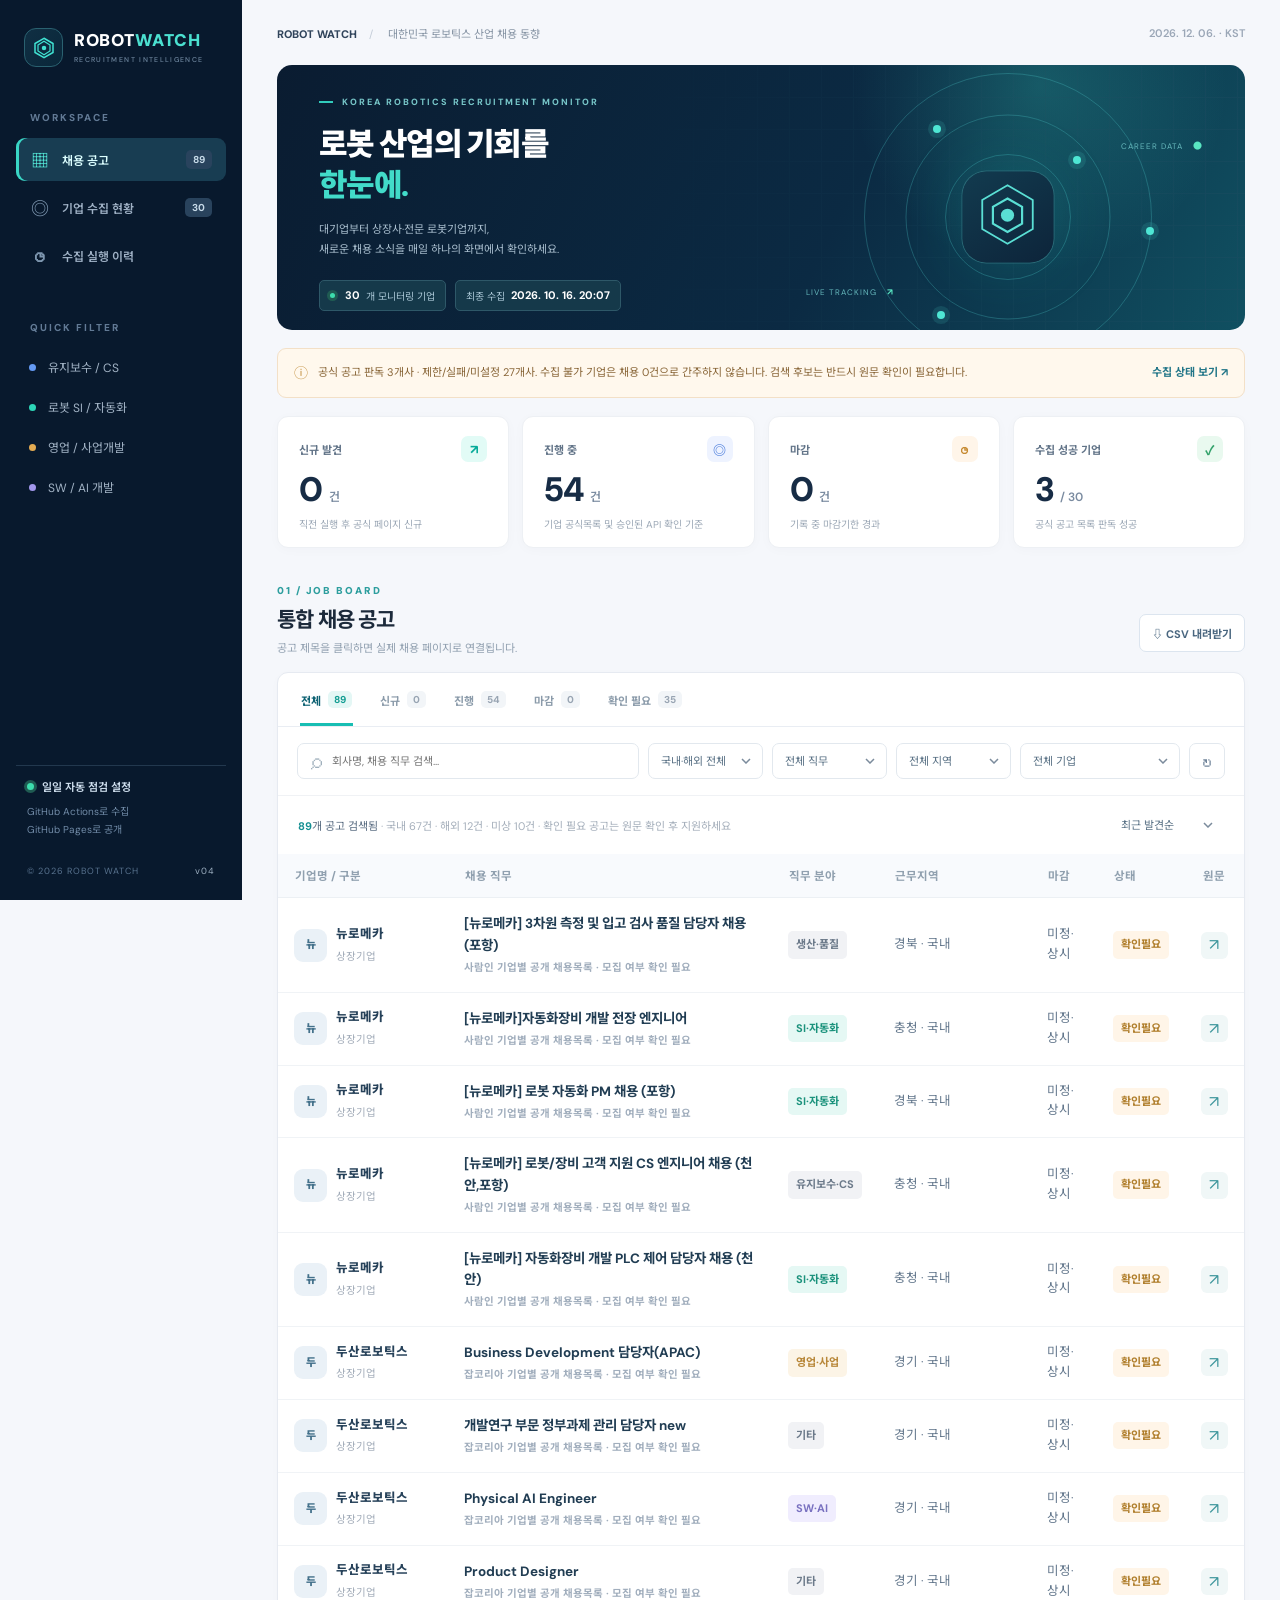
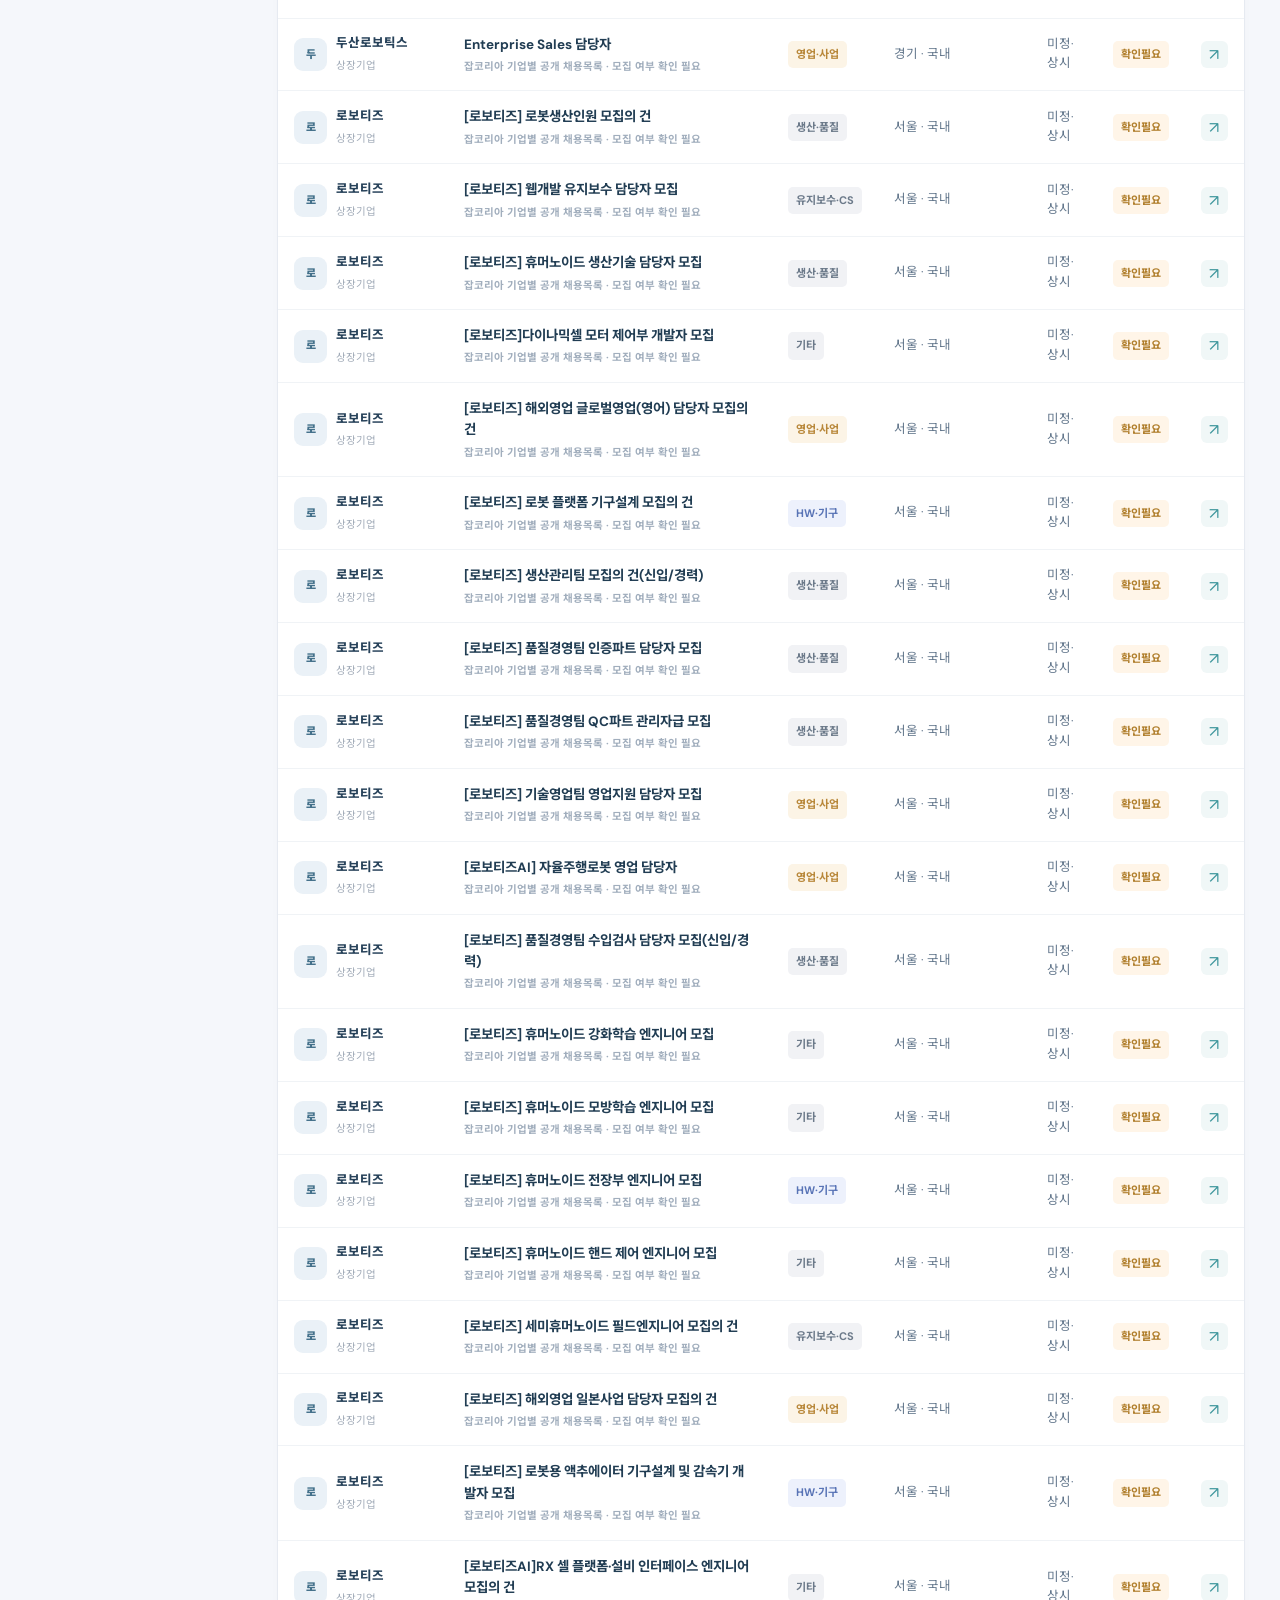
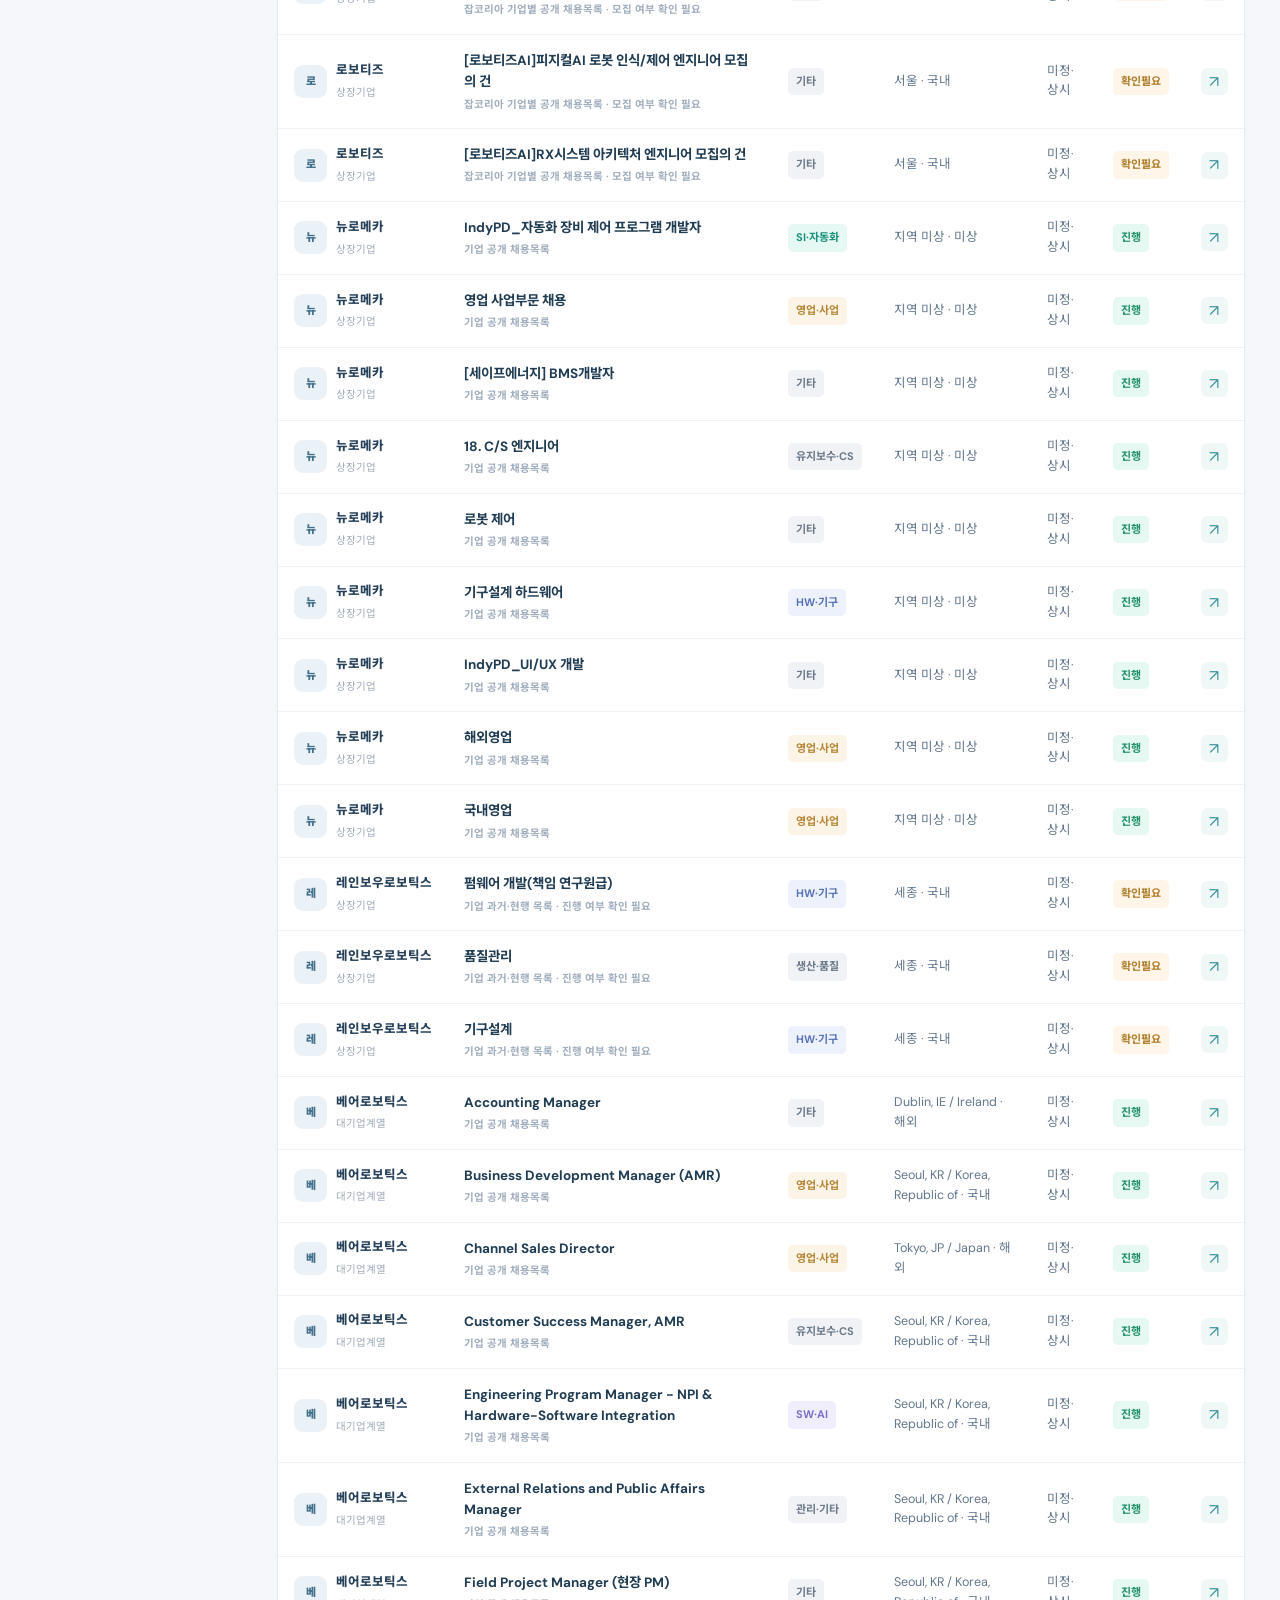
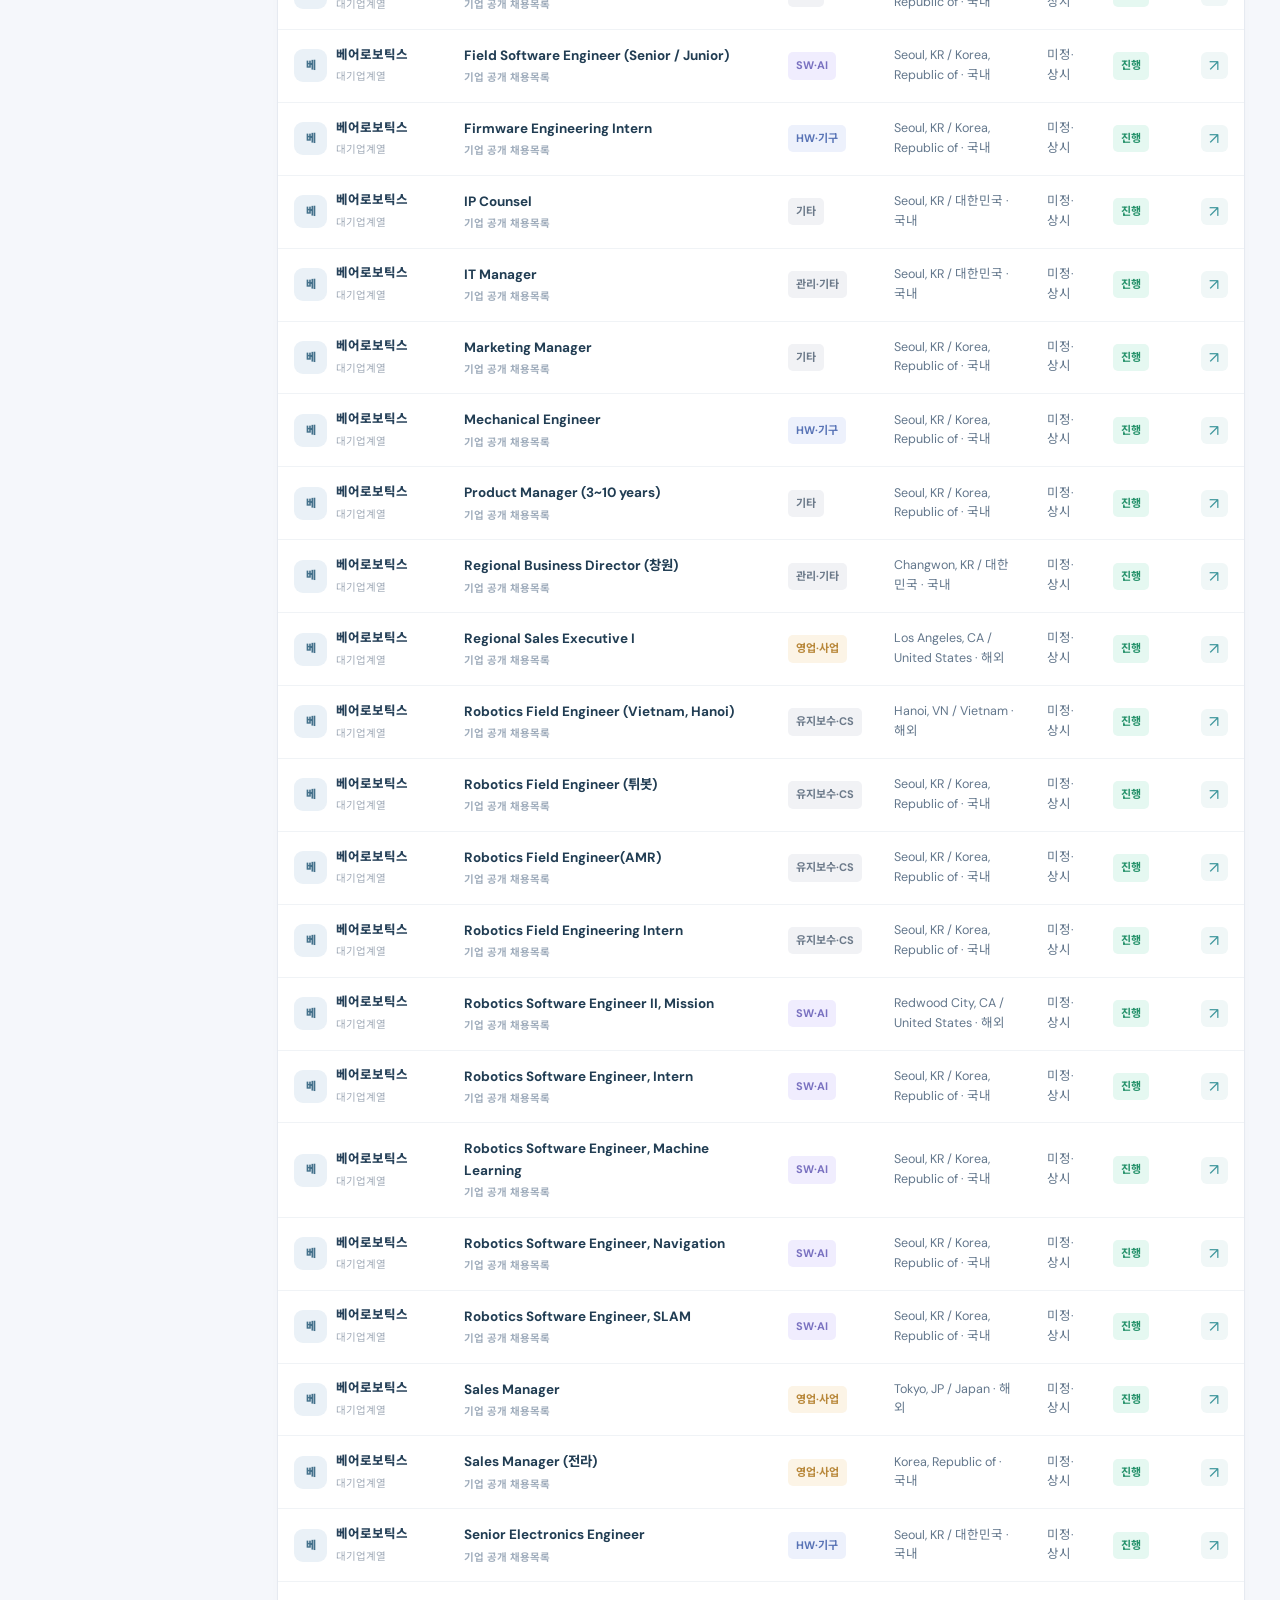
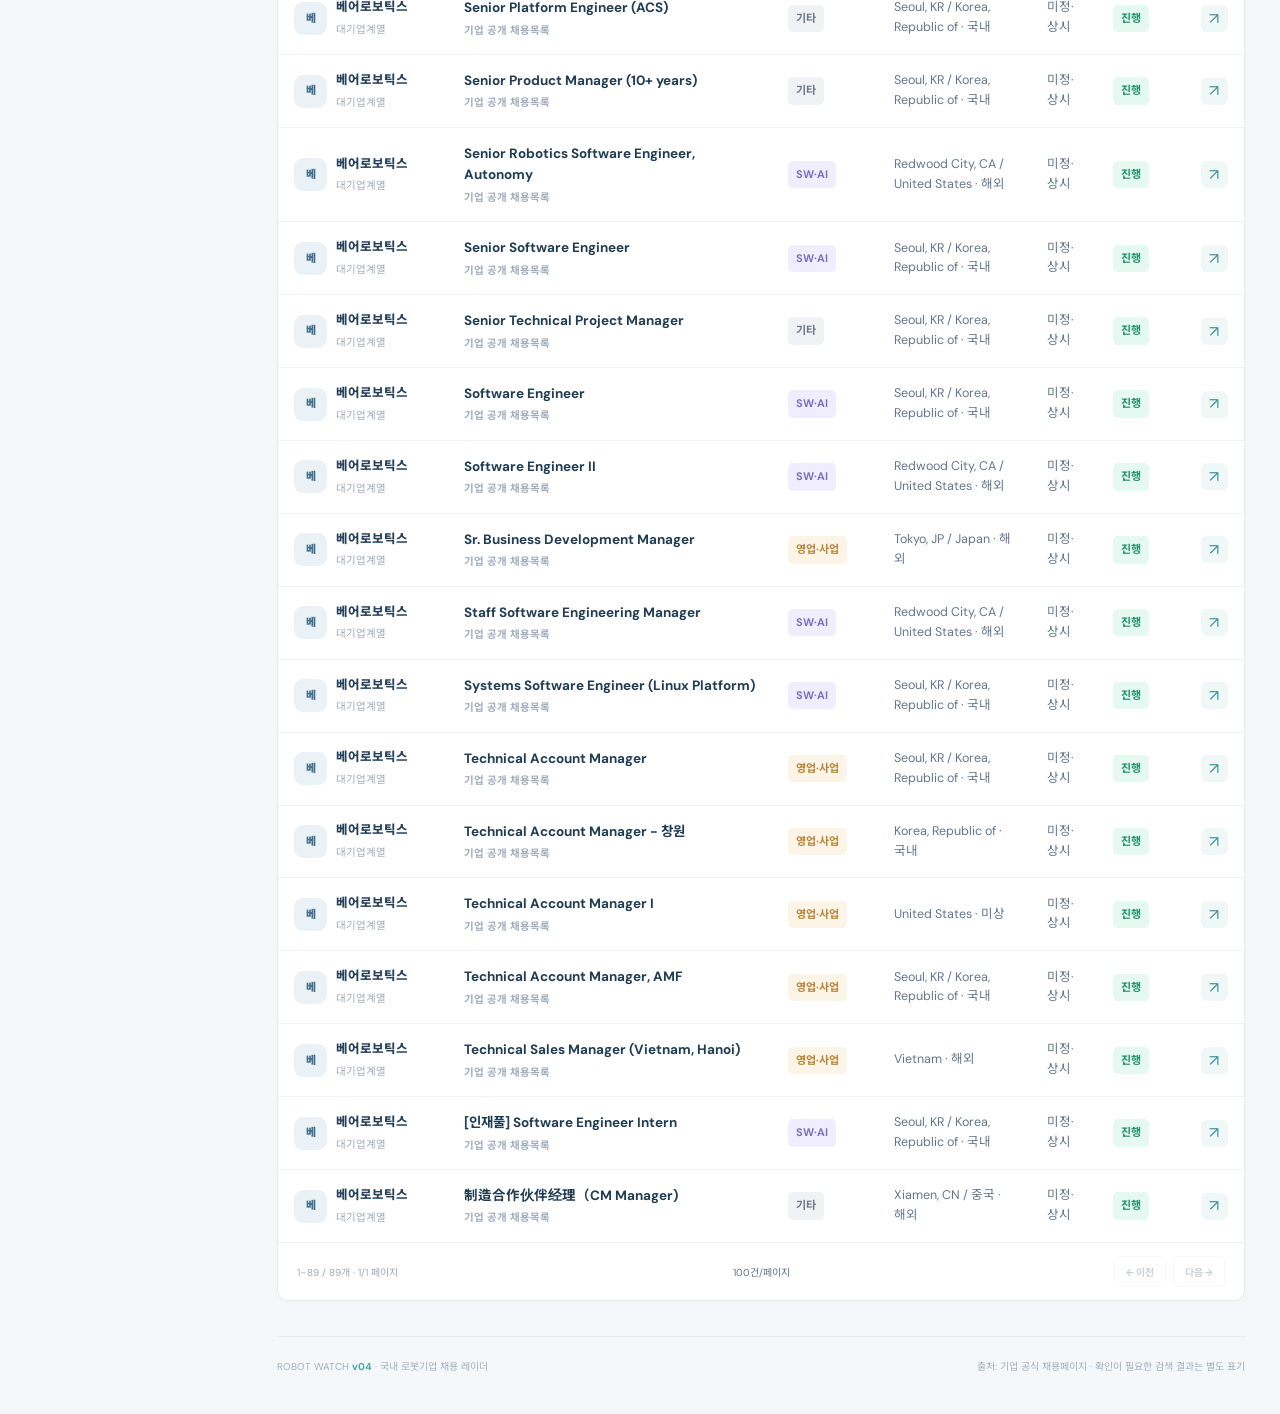
==== docs/index.html @ 4ce08b31 "feat: add LinkedIn public index candidates and search shortcuts" ====
<!-- /**************************************************************
 * @name 로봇 채용 레이더 단일페이지
 * @file docs/index.html
 * @version v04
 * @description PC·모바일 채용 통합 대시보드 마크업
 * @author OpenAI ChatGPT
 * @date 2026-10-16
 * @Revisions
 * - 현재 버전:
 *   1) LinkedIn 공고 검색 링크 표시
 *   1) v03: 채용전문사이트 후보 및 승인 API 연동, 목록 가독성·정렬·수집 오류 확인
 *   1) 채용 공고/수집 상태/이력 단일 화면
 * - 이전 버전:
 *   1) 최초 작성
 **************************************************************/ -->
<!doctype html>
<html lang="ko">
<head>
  <meta charset="utf-8"/>
  <meta name="viewport" content="width=device-width, initial-scale=1"/>
  <meta name="theme-color" content="#071b31"/>
  <meta name="description" content="국내 주요 로봇기업 채용공고 자동 모니터링 — 신규·진행·마감, 직무와 지역 필터"/>
  <title>ROBOT WATCH | 국내 로봇기업 채용 레이더 v04</title>
  <link rel="stylesheet" href="./styles.css"/>
  <script defer src="./seed.js"></script>
  <script defer src="./app.js"></script>
</head>
<body>
<div class="shell">
  <aside class="sidebar" aria-label="사이드바">
    <a href="#top" class="logo" aria-label="Robot Watch 처음으로">
      <span class="logo-mark" aria-hidden="true"><svg viewBox="0 0 32 32" fill="none"><path d="M16 3 28 10v12l-12 7-12-7V10L16 3Z" stroke="currentColor" stroke-width="2"/><path d="m8 12 8-5 8 5v8l-8 5-8-5v-8Z" stroke="currentColor" stroke-width="1.6"/><circle cx="16" cy="16" r="3" fill="currentColor"/></svg></span>
      <span class="logo-type">ROBOT<span>WATCH</span><small>RECRUITMENT INTELLIGENCE</small></span>
    </a>
    <div class="side-overline">WORKSPACE</div>
    <nav class="side-nav" aria-label="섹션 전환">
      <button data-view="jobs" class="side-nav-item active" type="button"><span class="nav-icon">▦</span><span>채용 공고</span><span id="nav-job-count" class="nav-amount">0</span></button>
      <button data-view="companies" class="side-nav-item" type="button"><span class="nav-icon">◎</span><span>기업 수집 현황</span><span id="nav-company-count" class="nav-amount">30</span></button>
      <button data-view="history" class="side-nav-item" type="button"><span class="nav-icon">◷</span><span>수집 실행 이력</span></button>
    </nav>
    <div class="side-overline spaced">QUICK FILTER</div>
    <div class="side-quick" role="group" aria-label="빠른 직무 필터">
      <button type="button" class="quick-role" data-role="유지보수·CS"><span class="role-dot blue"></span>유지보수 / CS</button>
      <button type="button" class="quick-role" data-role="SI·자동화"><span class="role-dot green"></span>로봇 SI / 자동화</button>
      <button type="button" class="quick-role" data-role="영업·사업"><span class="role-dot amber"></span>영업 / 사업개발</button>
      <button type="button" class="quick-role" data-role="SW·AI"><span class="role-dot lavender"></span>SW / AI 개발</button>
    </div>
    <div class="side-bottom">
      <div class="side-activity"><span class="pulse-dot"></span><span>일일 자동 점검 설정</span></div>
      <p>GitHub Actions로 수집<br/>GitHub Pages로 공개</p>
      <div class="side-meta">© 2026 ROBOT WATCH <span>v04</span></div>
    </div>
  </aside>
  <main class="main" id="top">
    <div class="topline"><span><strong>ROBOT WATCH</strong><span class="top-divider">/</span> 대한민국 로보틱스 산업 채용 동향</span><span class="date-now" id="date-now">—</span></div>
    <section class="hero" aria-labelledby="hero-title">
      <div class="hero-glow"></div><div class="hero-grid"></div>
      <div class="hero-body">
        <div class="eyebrow"><span class="eyebrow-symbol"></span> KOREA ROBOTICS RECRUITMENT MONITOR</div>
        <h1 id="hero-title">로봇 산업의 기회를<br/><em>한눈에.</em></h1>
        <p>대기업부터 상장사·전문 로봇기업까지,<br/>새로운 채용 소식을 매일 하나의 화면에서 확인하세요.</p>
        <div class="hero-footer">
          <span class="hero-pill"><span class="tiny-circle"></span><strong id="hero-company-count">30</strong>개 모니터링 기업</span>
          <span class="hero-pill">최종 수집 <strong id="last-sync">수집 전</strong></span>
        </div>
      </div>
      <div class="hero-art" aria-hidden="true">
        <div class="orbit orbit-1"></div><div class="orbit orbit-2"></div><div class="orbit orbit-3"></div>
        <div class="orbit-center"><div class="hex-symbol"><svg viewBox="0 0 96 96" fill="none"><path d="M48 8 82.64 28v40L48 88 13.36 68V28L48 8Z" stroke="currentColor" stroke-width="2.5"/><path d="M48 26 68 37.5v23L48 72 28 60.5v-23L48 26Z" stroke="currentColor" stroke-width="3"/><circle cx="48" cy="49" r="9" fill="currentColor"/></svg></div></div>
        <span class="orbit-node n1"></span><span class="orbit-node n2"></span><span class="orbit-node n3"></span><span class="orbit-node n4"></span>
        <span class="art-label label-1">CAREER DATA <b>●</b></span><span class="art-label label-2">LIVE TRACKING <b>↗</b></span>
      </div>
    </section>

    <div class="notice" id="notice"><span class="notice-icon">ⓘ</span><span id="notice-text">배포 후 첫 자동 수집을 실행하면 공고가 표시됩니다. 첫 수집 전에는 실제 채용 건수를 알 수 없습니다.</span><a href="#sources" id="notice-link">수집 상태 보기 ↗</a></div>

    <section class="stats" aria-label="채용 요약">
      <div class="stat-card"><div class="stat-label">신규 발견 <span class="stat-symbol teal">↗</span></div><div class="stat-main"><strong id="stat-new">0</strong><small>건</small></div><p>직전 실행 후 공식 페이지 신규</p></div>
      <div class="stat-card"><div class="stat-label">진행 중 <span class="stat-symbol blue">◎</span></div><div class="stat-main"><strong id="stat-active">0</strong><small>건</small></div><p>기업 공식목록 및 승인된 API 확인 기준</p></div>
      <div class="stat-card"><div class="stat-label">마감 <span class="stat-symbol amber">◷</span></div><div class="stat-main"><strong id="stat-closed">0</strong><small>건</small></div><p>기록 중 마감기한 경과</p></div>
      <div class="stat-card"><div class="stat-label">수집 성공 기업 <span class="stat-symbol green">✓</span></div><div class="stat-main"><strong id="stat-success">0</strong><small id="stat-success-total">/ 30</small></div><p>공식 공고 목록 판독 성공</p></div>
    </section>

    <section id="jobs-view" class="view-panel">
      <div class="section-heading"><div><span class="section-kicker">01 / JOB BOARD</span><h2>통합 채용 공고</h2><p>공고 제목을 클릭하면 실제 채용 페이지로 연결됩니다.</p></div><div class="section-tools"><button id="download-csv" class="button-outline" type="button">⇩ <span>CSV 내려받기</span></button></div></div>
      <div class="board">
        <div class="tab-bar" role="group" aria-label="채용 상태">
          <button class="tab active" data-status="all" type="button">전체 <span id="num-all">0</span></button>
          <button class="tab" data-status="new" type="button">신규 <span id="num-new">0</span></button>
          <button class="tab" data-status="진행" type="button">진행 <span id="num-active">0</span></button>
          <button class="tab" data-status="마감" type="button">마감 <span id="num-closed">0</span></button>
          <button class="tab" data-status="확인필요" type="button">확인 필요 <span id="num-pending">0</span></button>
        </div>
        <div class="filters">
          <label class="search-box"><span aria-hidden="true">⌕</span><input id="search" type="search" placeholder="회사명, 채용 직무 검색..." aria-label="회사명 또는 채용 직무 검색"/></label>
          <label class="select-wrap"><span class="sr-only">근무 국가</span><select id="filter-scope" aria-label="국내 및 해외 근무지 구분"><option value="" selected>국내·해외 전체</option><option value="국내">국내 근무</option><option value="해외">해외 근무</option><option value="미상">근무지 미상</option></select></label>
          <label class="select-wrap"><span class="sr-only">직무</span><select id="filter-role"><option value="">전체 직무</option></select></label>
          <label class="select-wrap"><span class="sr-only">지역</span><select id="filter-region"><option value="">전체 지역</option></select></label>
          <label class="select-wrap"><span class="sr-only">기업</span><select id="filter-company"><option value="">전체 기업</option></select></label>
          <button class="reset" id="reset" title="필터 초기화" type="button">↻</button>
        </div>
        <div class="table-intro"><span><b id="result-count">0</b>개 공고 검색됨 <span class="muted">· <span id="scope-counts">국내/해외 구분 중</span> · 확인 필요 공고는 원문 확인 후 지원하세요</span></span><select id="sort" aria-label="공고 정렬"><option value="recent">최근 발견순</option><option value="deadline">마감 가까운순</option><option value="company">기업명순</option></select></div>
        <div class="table-scroll"><table class="jobs-table"><thead><tr><th>기업명 / 구분</th><th>채용 직무</th><th>직무 분야</th><th>근무지역</th><th>마감</th><th>상태</th><th class="last-head">원문</th></tr></thead><tbody id="jobs-body"></tbody></table></div>
        <div class="empty" id="empty-jobs" hidden><div class="empty-illustration"><span>⌕</span></div><h3>표시할 채용공고가 없습니다</h3><p id="empty-reason">첫 자동 수집이 완료되면 결과가 여기에 표시됩니다.</p><button type="button" id="empty-go-companies">기업별 수집 현황 확인 ↗</button></div>
        <div class="board-bottom"><span id="page-info">—</span><span class="page-limit">100건/페이지</span><div class="page-actions"><button id="prev-page" type="button">← 이전</button><button id="next-page" type="button">다음 →</button></div></div>
      </div>
    </section>

    <section id="companies-view" class="view-panel" hidden>
      <div class="section-heading"><div><span class="section-kicker">02 / SOURCE HEALTH</span><h2>기업별 수집 현황</h2><p>기업 분류 내림차순 → 기업명 내림차순. 웹페이지 접속 성공과 채용공고 자동 판독은 별개입니다.</p></div></div>
      <div class="health-legend"><span><i class="legend-dot good"></i> 성공 · 공고 판독 가능</span><span><i class="legend-dot partial"></i> 제한 · 접속은 가능, 판독 제한</span><span><i class="legend-dot failed"></i> 실패/보안오류 · 요청 실패 또는 인증서 검증 오류</span><span><i class="legend-dot idle"></i> 미설정/미실행</span></div>
      <div class="source-board" id="sources"><div class="source-toolbar"><span><strong id="companies-total">30</strong>개 대상 기업</span><label>기업 검색 <input type="search" id="company-search" placeholder="기업명 찾기..."/></label></div><div class="table-scroll"><table class="companies-table"><thead><tr><th>기업명</th><th>분류</th><th>수집 상태</th><th>공식 목록</th><th>전문사이트 후보</th><th>최근 확인 / 사유</th><th>공식/잡코리아/사람인/인크루트/LinkedIn</th></tr></thead><tbody id="companies-body"></tbody></table></div></div>
      <div class="footnote">* ‘성공’은 공고 목록을 읽었다는 뜻이며 전체 채용공고를 누락 없이 확보했다는 보증은 아닙니다. ‘제한’과 ‘미설정’을 0건 채용으로 해석하지 마세요. 잡코리아·사람인·인크루트·LinkedIn 검색 후보는 현재 모집 중임을 보장하지 않습니다. 사람인 API 연동은 별도 이용 승인이 필요합니다.</div>
    </section>

    <section id="history-view" class="view-panel" hidden>
      <div class="section-heading"><div><span class="section-kicker">03 / RUN HISTORY</span><h2>자동 수집 실행 이력</h2><p>하루 1회(한국시간 오전 7시 10분 전후) GitHub Actions에서 수행합니다.</p></div></div>
      <div class="source-board"><div class="table-scroll"><table class="companies-table"><thead><tr><th>실행 시각 (KST)</th><th>확인된 진행 공고</th><th>수집 성공</th><th>수집 제한</th><th>수집 실패</th></tr></thead><tbody id="history-body"></tbody></table></div><div class="empty compact" id="empty-history" hidden><h3>실행 기록이 아직 없습니다</h3><p>GitHub 저장소의 Actions 탭에서 첫 실행을 시작하세요.</p></div></div>
      <div class="howto"><div class="step-circle">1</div><div><h3>매일 자동 갱신 방식</h3><p>GitHub Actions가 기업별 공식 페이지와 허용된 공개 검색 소스를 점검하고 JSON을 갱신합니다. 이후 GitHub Pages가 바뀐 데이터를 표시합니다. 별도의 PC 상시 실행은 필요하지 않습니다.</p></div></div>
    </section>

    <footer class="footer"><span>ROBOT WATCH <strong>v04</strong> · 국내 로봇기업 채용 레이더</span><span>출처: 기업 공식 채용페이지 · 확인이 필요한 검색 결과는 별도 표기</span></footer>
  </main>
</div>
</body>
</html>
---- docs/styles.css ----
/**************************************************************
 * @name 로봇기업 채용 대시보드 스타일
 * @file docs/styles.css
 * @version v03
 * @description 반응형 PC·모바일 단일 페이지 대시보드 스타일
 * @author OpenAI ChatGPT
 * @date 2026-10-16
 * @Revisions
 * - 현재 버전:
 *   1) 채용 공고 글씨 소폭 확대 및 기업별 채용 전문사이트 링크 정렬
 *   1) v03: 채용전문사이트 후보 및 승인 API 연동, 목록 가독성·정렬·수집 오류 확인
 *   1) 30개사 채용 요약/기업 상태/이력 화면 디자인
 *   2) PC 사이드바·모바일 반응형 및 접근성 표시
 * - 이전 버전:
 *   1) 최초 작성
 **************************************************************/
@import url('https://fonts.googleapis.com/css2?family=DM+Sans:wght@400;500;600;700;800&family=Noto+Sans+KR:wght@400;500;600;700;800;900&display=swap');
:root{--navy:#07172a;--navy-2:#0e2540;--bg:#f5f7fb;--surface:#fff;--text:#1c2a3b;--muted:#8492a3;--line:#e9edf3;--teal:#26dac5;--blue:#3c73db;--font:'DM Sans','Noto Sans KR',-apple-system,BlinkMacSystemFont,'Malgun Gothic',sans-serif}
*{box-sizing:border-box}html{scroll-behavior:smooth}body{margin:0;background:var(--bg);font-family:var(--font);font-size:13px;color:var(--text);-webkit-font-smoothing:antialiased}button,input,select{font:inherit}button{cursor:pointer}a{color:inherit;text-decoration:none}button:focus-visible,a:focus-visible,input:focus-visible,select:focus-visible{outline:3px solid #2b9eaa;outline-offset:2px}[hidden]{display:none!important}.sr-only{position:absolute;width:1px;height:1px;overflow:hidden;clip:rect(0,0,0,0);white-space:nowrap}
.shell{display:flex;min-height:100vh}.sidebar{width:242px;min-width:242px;background:#08192d;color:#b8c6d8;display:flex;flex-direction:column;padding:28px 16px 18px;min-height:100vh;position:sticky;top:0;align-self:flex-start;height:100vh}.logo{display:flex;align-items:center;gap:11px;color:white;padding:0 8px 44px}.logo-mark{width:39px;height:39px;border:1px solid #2a6170;background:linear-gradient(135deg,#102f43,#0a273a);border-radius:12px;display:flex;align-items:center;justify-content:center;color:#40e2d2}.logo-mark svg{width:24px}.logo-type{font-weight:900;letter-spacing:.5px;font-size:17px;line-height:1}.logo-type>span{color:#4be0d0}.logo-type small{font-size:7px;letter-spacing:1.35px;font-weight:500;display:block;color:#6f879f;margin-top:7px;white-space:nowrap}.side-overline{font-size:10px;letter-spacing:2px;color:#627a95;font-weight:800;padding:0 14px;margin-bottom:14px}.side-overline.spaced{margin-top:44px}.side-nav{display:grid;gap:5px}.side-nav-item{border:0;background:transparent;color:#9fb1c5;border-radius:9px;min-height:43px;display:flex;align-items:center;gap:13px;text-align:left;padding:0 14px;width:100%;font-size:12px;font-weight:600;transition:background .15s,color .15s}.side-nav-item:hover{background:#142b42;color:white}.side-nav-item.active{background:#183d52;color:#dcffff;box-shadow:inset 3px 0 #39d6c5}.nav-icon{font-size:18px;color:#7d96af;width:19px;text-align:center}.active .nav-icon{color:#52e3d3}.nav-amount{margin-left:auto;background:#29435d;color:#c8dbe9;border-radius:5px;padding:3px 7px;font-size:10px;font-weight:700}.side-quick{display:grid;gap:2px}.quick-role{display:flex;align-items:center;gap:12px;width:100%;padding:10px 13px;border:0;color:#a2b3c5;background:transparent;text-align:left;font-size:12px;border-radius:8px}.quick-role:hover,.quick-role.active{background:#132f47;color:#fff}.role-dot{display:inline-block;width:7px;height:7px;border-radius:50%}.role-dot.blue{background:#649af4}.role-dot.green{background:#2dd6b8}.role-dot.amber{background:#e3ab52}.role-dot.lavender{background:#a298ed}.side-bottom{margin-top:auto;padding:12px 11px 5px;border-top:1px solid #22384e}.side-activity{font-size:11px;color:#d1e1f0;display:flex;align-items:center;gap:8px;font-weight:600}.pulse-dot,.tiny-circle{width:7px;height:7px;background:#3cddad;border-radius:50%;box-shadow:0 0 0 3px #1f5b52}.side-bottom p{line-height:1.8;font-size:10px;color:#718ba7;margin:9px 0 26px}.side-meta{display:flex;justify-content:space-between;color:#58728e;font-size:9px;letter-spacing:1px}.side-meta span{color:#9eb0c2}
.main{flex:1;min-width:0;padding:0 35px 20px;max-width:1650px;margin:0 auto}.topline{height:65px;display:flex;justify-content:space-between;align-items:center;gap:10px;color:#8593a3;font-size:11px}.topline strong{color:#30445b;font-weight:800}.top-divider{padding:0 12px;color:#c3ccd7}.date-now{color:#9ba7b7;font-weight:600}.hero{background:linear-gradient(116deg,#0a1c31 0%,#0b2a43 58%,#105061 100%);height:265px;border-radius:15px;position:relative;overflow:hidden;color:white}.hero-body{position:relative;z-index:2;padding:31px 42px}.hero-glow{position:absolute;width:410px;height:380px;right:0;top:-170px;opacity:.22;background:radial-gradient(circle,#3adbc4 0,transparent 67%)}.hero-grid{position:absolute;inset:0;opacity:.27;background-image:linear-gradient(#275166 1px,transparent 1px),linear-gradient(90deg,#275166 1px,transparent 1px);background-size:32px 32px;mask-image:linear-gradient(90deg,transparent 36%,black 100%)}.eyebrow{font-weight:800;letter-spacing:2px;font-size:9px;color:#77c6c8;margin-bottom:17px;display:flex;gap:9px;align-items:center}.eyebrow-symbol{width:14px;height:2px;background:#31cbbc}.hero h1{margin:0;font-size:31px;line-height:1.32;font-weight:900;letter-spacing:-1.7px}.hero h1 em{color:#42dbc9;font-style:normal}.hero p{color:#a9bece;margin:12px 0 20px;line-height:1.85;font-size:11px}.hero-footer{display:flex;gap:9px;flex-wrap:wrap}.hero-pill{color:#a9c6d5;font-size:10px;display:flex;align-items:center;gap:6px;background:#15394a;border:1px solid #2e5868;border-radius:5px;padding:7px 10px}.hero-pill strong{color:white;font-size:11px}.tiny-circle{width:5px;height:5px;margin-right:4px}.hero-art{position:absolute;right:9%;top:22px;width:300px;height:265px;color:#5adfd4}.orbit{position:absolute;border:1px solid rgba(81,204,206,.28);border-radius:50%;left:50%;top:49%;transform:translate(-50%,-50%)}.orbit-1{width:126px;height:126px}.orbit-2{width:205px;height:205px}.orbit-3{width:288px;height:288px}.orbit-center{position:absolute;top:49%;left:50%;transform:translate(-50%,-50%);background:linear-gradient(145deg,#123b4f,#0d243a);width:91px;height:91px;display:grid;place-items:center;border-radius:24px;box-shadow:0 0 0 1px #2b6b78,0 0 60px #16cbb02b;rotate:-0deg}.hex-symbol{width:70px}.orbit-node{position:absolute;width:8px;height:8px;border-radius:50%;background:#4ee6d4;box-shadow:0 0 0 5px #4ee6d420}.orbit-node.n1{left:75px;top:38px}.orbit-node.n2{right:4px;top:140px}.orbit-node.n3{bottom:33px;left:79px}.orbit-node.n4{right:77px;top:69px}.art-label{font-size:8px;letter-spacing:1px;color:#66b8bc;position:absolute;display:flex;gap:10px;align-items:center}.art-label b{color:#59e6c2;font-size:9px}.label-1{right:-45px;top:52px}.label-2{left:-52px;bottom:54px}
.notice{display:flex;align-items:center;gap:10px;margin:18px 0;background:#eaf3f7;border:1px solid #d3e7ec;border-radius:9px;color:#426879;padding:13px 16px;font-size:11px;line-height:1.6}.notice-icon{color:#4c96ad;font-size:14px}.notice a{color:#237688;font-weight:700;margin-left:auto;white-space:nowrap}.notice.warning{background:#fff8ed;color:#896638;border-color:#f3e0c7}.notice.warning .notice-icon{color:#c39142}
.stats{display:grid;grid-template-columns:repeat(4,minmax(0,1fr));gap:13px;margin-top:17px}.stat-card{border:1px solid #edf0f4;background:white;border-radius:11px;padding:19px 21px 16px;box-shadow:0 2px 12px #142c4406}.stat-label{color:#627488;font-weight:700;font-size:11px;display:flex;justify-content:space-between;align-items:center}.stat-symbol{font-size:13px;display:grid;place-items:center;width:26px;height:26px;border-radius:7px;font-weight:800}.stat-symbol.teal{background:#e2fbf6;color:#06aa99}.stat-symbol.blue{background:#eef3ff;color:#487bdb}.stat-symbol.amber{background:#fff5e9;color:#c78c34}.stat-symbol.green{background:#e9f9ef;color:#32a16a}.stat-main{display:flex;align-items:baseline;gap:7px;margin:5px 0 0}.stat-main strong{font-size:34px;font-weight:800;letter-spacing:-1.5px;color:#172c45}.stat-main small{font-size:12px;color:#7a8ba0;font-weight:600}.stat-card p{margin:4px 0 0;color:#9ca8b6;font-size:10px}
.view-panel{margin-top:33px}.section-heading{display:flex;justify-content:space-between;align-items:flex-end;gap:14px;margin-bottom:17px}.section-kicker{font-size:10px;color:#2d9e9e;font-weight:900;letter-spacing:1.9px}.section-heading h2{margin:5px 0 5px;font-size:21px;letter-spacing:-.8px}.section-heading p{margin:0;color:#91a0b0;font-size:11px}.section-tools{padding-bottom:3px}.button-outline{border:1px solid #dce5ef;background:white;border-radius:7px;padding:10px 12px;color:#49667f;font-weight:700;font-size:11px}.button-outline:hover{border-color:#5eaeb1;color:#188d88}
.board,.source-board{background:white;border:1px solid #e6eaf1;border-radius:11px;overflow:hidden;box-shadow:0 2px 10px #112a4005}.tab-bar{display:flex;gap:26px;padding:0 22px;border-bottom:1px solid var(--line);overflow-x:auto}.tab{padding:18px 1px 15px;background:transparent;border:0;border-bottom:3px solid transparent;color:#8b9baa;white-space:nowrap;font-size:11px;font-weight:700;display:flex;gap:7px;align-items:center}.tab span{border-radius:5px;background:#f2f5f8;color:#98a4b2;padding:2px 6px;font-size:10px}.tab.active{color:#0e6273;border-bottom-color:#18beb3}.tab.active span{background:#e4f7f5;color:#119c91}.filters{padding:16px 19px;display:flex;align-items:center;gap:9px;flex-wrap:wrap}.search-box{flex:1;min-width:220px;display:flex;align-items:center;gap:8px;border:1px solid #e2e8ee;border-radius:7px;padding:0 13px;height:36px}.search-box span{font-size:22px;color:#a0b0bd;line-height:1}.search-box input{border:0;outline:0!important;width:100%;font-size:11px;color:#1c2e40;background:none}.search-box:focus-within{border-color:#1dbdb4}.select-wrap{position:relative}.select-wrap select,.table-intro select{appearance:none;background:#fff url('data:image/svg+xml,%3Csvg xmlns="http://www.w3.org/2000/svg" width="10" height="6"%3E%3Cpath d="m1 1 4 4 4-4" fill="none" stroke="%237b8b9c" stroke-width="1.5"/%3E%3C/svg%3E') no-repeat right 11px center;border:1px solid #e2e8ee;border-radius:7px;height:36px;padding:0 31px 0 12px;color:#587084;font-size:11px;min-width:115px;max-width:160px}.reset{height:36px;width:36px;border:1px solid #e2e8ee;border-radius:7px;background:#fff;color:#70849a;font-size:20px}.reset:hover{color:#0e978e;background:#f2fbf9}.table-intro{border-top:1px solid #f0f2f5;padding:11px 20px;display:flex;align-items:center;justify-content:space-between;gap:10px;color:#586b80;font-size:11px}.table-intro b{color:#158f92}.muted{color:#a5afbb}.table-intro select{border:0;max-width:145px;padding-right:30px}.table-scroll{overflow-x:auto}.jobs-table,.companies-table{border-collapse:collapse;width:100%;text-align:left;font-size:11px}.jobs-table thead,.companies-table thead{background:#f8fafd}.jobs-table th,.companies-table th{color:#90a0af;font-size:10px;white-space:nowrap;padding:13px 17px;font-weight:700;border-bottom:1px solid #ecf0f4}.jobs-table td,.companies-table td{padding:15px 17px;vertical-align:middle;border-bottom:1px solid #f0f3f6;color:#63778c}.jobs-table tr:last-child td,.companies-table tr:last-child td{border-bottom:0}.jobs-table tbody tr:hover,.companies-table tbody tr:hover{background:#fbfdfd}.company-cell{min-width:130px;display:flex;gap:9px;align-items:center}.company-avatar{width:33px;height:33px;min-width:33px;display:grid;place-items:center;border-radius:9px;background:#eaf1f7;color:#44718b;font-weight:900;font-size:11px}.company-name{color:#27425a;font-weight:800;white-space:nowrap}.company-class{font-size:9px;color:#a1abb8;margin-top:4px}.job-title{color:#213d53!important;font-weight:700;font-size:12px;line-height:1.7;min-width:195px}.job-title a:hover{color:#0d9e95;text-decoration:underline}.title-new{display:inline-block;padding:2px 5px;border-radius:4px;background:#d9f9f2;color:#069c83;font-size:9px;font-weight:900;margin-left:4px;vertical-align:middle}.source-hint{font-size:9px;color:#a1aebd;margin-top:4px}.job-badge,.status-chip{display:inline-flex;align-items:center;gap:4px;padding:5px 8px;border-radius:5px;white-space:nowrap;font-weight:700;font-size:10px}.job-badge{color:#496ab8;background:#edf3fc}.job-badge.r-si{background:#e5f8f4;color:#1b927c}.job-badge.r-sales{background:#fcf4e6;color:#b88739}.job-badge.r-sw{background:#f0edfe;color:#7971c0}.job-badge.r-hw{background:#edf1fc;color:#5974b6}.job-badge.r-etc{background:#f1f2f5;color:#6c7a8a}.status-chip.good{background:#e5f8f1;color:#26926b}.status-chip.partial{background:#fff4e6;color:#b58231}.status-chip.failed{background:#ffeded;color:#c26d63}.status-chip.idle{background:#eef1f4;color:#8696a6}.status-chip.verify{background:#fff5e8;color:#b07e2b}.status-chip.closed{background:#eff1f4;color:#7b8b99}.open-arrow{display:grid;place-items:center;width:27px;height:27px;background:#f0f7f7;border-radius:6px;color:#3c959b;font-size:16px}.open-arrow:hover{background:#d8f3f1;color:#16857e}.last-head{text-align:center}.board-bottom{padding:13px 19px;border-top:1px solid #edf0f4;display:flex;align-items:center;justify-content:space-between;color:#9ca8b7;font-size:10px}.page-actions{display:flex;gap:7px}.page-actions button{border:1px solid #e3e9ef;background:white;padding:7px 11px;border-radius:5px;color:#657c91;font-size:10px;font-weight:700}.page-actions button:hover:not(:disabled){background:#e9f7f5}.page-actions button:disabled{opacity:.35;cursor:not-allowed}.empty{min-height:240px;display:flex;align-items:center;justify-content:center;flex-direction:column;padding:33px;text-align:center}.empty-illustration{width:60px;height:60px;border-radius:50%;background:#f0f6f8;color:#9db7c6;display:grid;place-items:center;font-size:38px;margin-bottom:13px}.empty h3{color:#344d64;font-size:14px;margin:0 0 5px}.empty p{font-size:11px;color:#95a3b1;line-height:1.7;margin:0}.empty button{margin-top:15px;color:#139e9b;background:none;border:0;font-size:11px;font-weight:700}.empty.compact{min-height:160px}.health-legend{display:flex;gap:16px;flex-wrap:wrap;margin-bottom:15px;color:#7d8e9f;font-size:11px}.health-legend>span{display:flex;align-items:center;gap:6px}.legend-dot{width:8px;height:8px;border-radius:50%;display:inline-block}.legend-dot.good{background:#2fac83}.legend-dot.partial{background:#e9b461}.legend-dot.failed{background:#dc7670}.legend-dot.idle{background:#a7b4c3}.source-toolbar{display:flex;justify-content:space-between;align-items:center;padding:15px 18px;color:#50697d;font-size:11px;font-weight:600;border-bottom:1px solid #ecf0f4}.source-toolbar label{display:flex;align-items:center;gap:8px;font-size:10px;color:#93a1af}.source-toolbar input{border:1px solid #e1e9f0;padding:7px 11px;border-radius:6px;color:#466078;outline:none}.source-name{font-weight:700;color:#304a61;white-space:nowrap}.source-msg{font-size:10px;color:#8fa0af;max-width:310px;line-height:1.5}.source-link{font-weight:800;font-size:11px;color:#2e9295;white-space:nowrap}.source-link:hover{text-decoration:underline}.footnote{line-height:1.8;color:#98a5b3;font-size:10px;margin-top:13px}.howto{display:flex;gap:15px;margin-top:20px;padding:21px;background:#ecf5f5;border:1px solid #dbeaea;border-radius:10px}.step-circle{border-radius:50%;background:#18ad9f;color:white;width:27px;height:27px;min-width:27px;display:grid;place-items:center;font-weight:800}.howto h3{margin:1px 0 7px;font-size:12px}.howto p{margin:0;color:#6d8993;line-height:1.9;font-size:11px}.footer{border-top:1px solid #e6ebf0;padding:21px 0;margin-top:35px;display:flex;justify-content:space-between;gap:10px;flex-wrap:wrap;color:#a2afbc;font-size:10px}.footer strong{color:#4ba7a8}
@media(max-width:1200px){.sidebar{width:215px;min-width:215px}.main{padding:0 23px 16px}.hero-art{right:4%}.stats{gap:9px}.stat-card{padding:15px}.filters{gap:7px}.select-wrap select{min-width:99px}}
@media(max-width:900px){.sidebar{position:static;width:100%;min-width:0;height:auto;min-height:auto;padding:15px 17px;flex-direction:row;align-items:center;gap:15px}.shell{display:block}.logo{padding:0}.side-overline,.side-overline.spaced,.side-quick,.side-bottom{display:none}.side-nav{margin-left:auto;display:flex}.side-nav-item{width:auto;min-height:39px;padding:0 10px;gap:6px}.nav-amount{display:none}.main{padding:0 17px}.hero-art{right:2%}.topline{height:56px}.stats{grid-template-columns:repeat(2,1fr)}.filters .search-box{flex-basis:100%}}
@media(max-width:570px){.sidebar{flex-wrap:wrap;gap:11px}.logo-type{font-size:15px}.logo-type small{font-size:6px}.side-nav{width:100%;justify-content:space-between;gap:3px}.side-nav-item{font-size:11px;padding:0 10px}.nav-icon{font-size:14px;width:16px}.topline{font-size:9px}.date-now{display:none}.main{padding:0 12px}.hero{height:auto;min-height:270px}.hero-body{padding:31px 24px 27px}.hero h1{font-size:27px}.hero-art{opacity:.2;right:-95px;top:10px}.hero p{position:relative}.hero-footer{position:relative}.notice{align-items:flex-start;font-size:10px;padding:11px}.notice a{display:none}.stat-card{padding:13px}.stat-main strong{font-size:29px}.stat-card p{font-size:9px;line-height:1.5}.section-heading h2{font-size:19px}.tab-bar{gap:17px;padding:0 15px}.tab{padding:15px 0}.filters{padding:12px}.search-box{min-width:100%}.select-wrap{flex:1}.select-wrap select{max-width:none;width:100%;min-width:0}.table-intro .muted{display:none}.jobs-table{min-width:850px}.companies-table{min-width:750px}.table-scroll{scrollbar-width:thin}.jobs-table th,.jobs-table td,.companies-table th,.companies-table td{padding:12px}.health-legend{gap:9px}.footer{line-height:1.8}}

/* v03 / List readability and 100 rows per page: preserve existing design */
.jobs-table { font-size: 12.5px; }
.jobs-table th { font-size: 11.5px; }
.jobs-table td { font-size: 12.5px; padding: 15px 16px; line-height: 1.58; }
.jobs-table .company-name { font-size: 12.5px; }
.jobs-table .company-class, .jobs-table .source-hint { font-size: 10.5px; }
.jobs-table .job-title { font-size: 13.5px; line-height: 1.58; }
.jobs-table .job-badge, .jobs-table .status-chip { font-size: 11px; }
.companies-table { font-size: 11.5px; }
.companies-table th { font-size: 11px; }
.companies-table td { padding: 13px 13px; }
.companies-table .source-msg { font-size: 11px; max-width: 400px; }
.source-sub { display:block; margin-top: 3px; font-size:10px; color: #b07e2b; }
.company-source-links { display:flex; flex-wrap:wrap; gap: 7px 11px; min-width: 260px; }
.company-source-links a { white-space:nowrap; font-size: 11px; }
.board-link { color:#586d8c; text-decoration:underline; text-underline-offset:2px; }
.alt-job-sources { display:flex; flex-wrap:wrap; gap:8px; margin-top:5px; }
.alt-job-sources a { font-size:10px; color:#287487; text-decoration:underline; }
.page-limit { color:#627488; margin-left:10px; white-space:nowrap; }
@media(max-width:570px) { .jobs-table { min-width: 1020px; } .jobs-table td { font-size:12px; } }
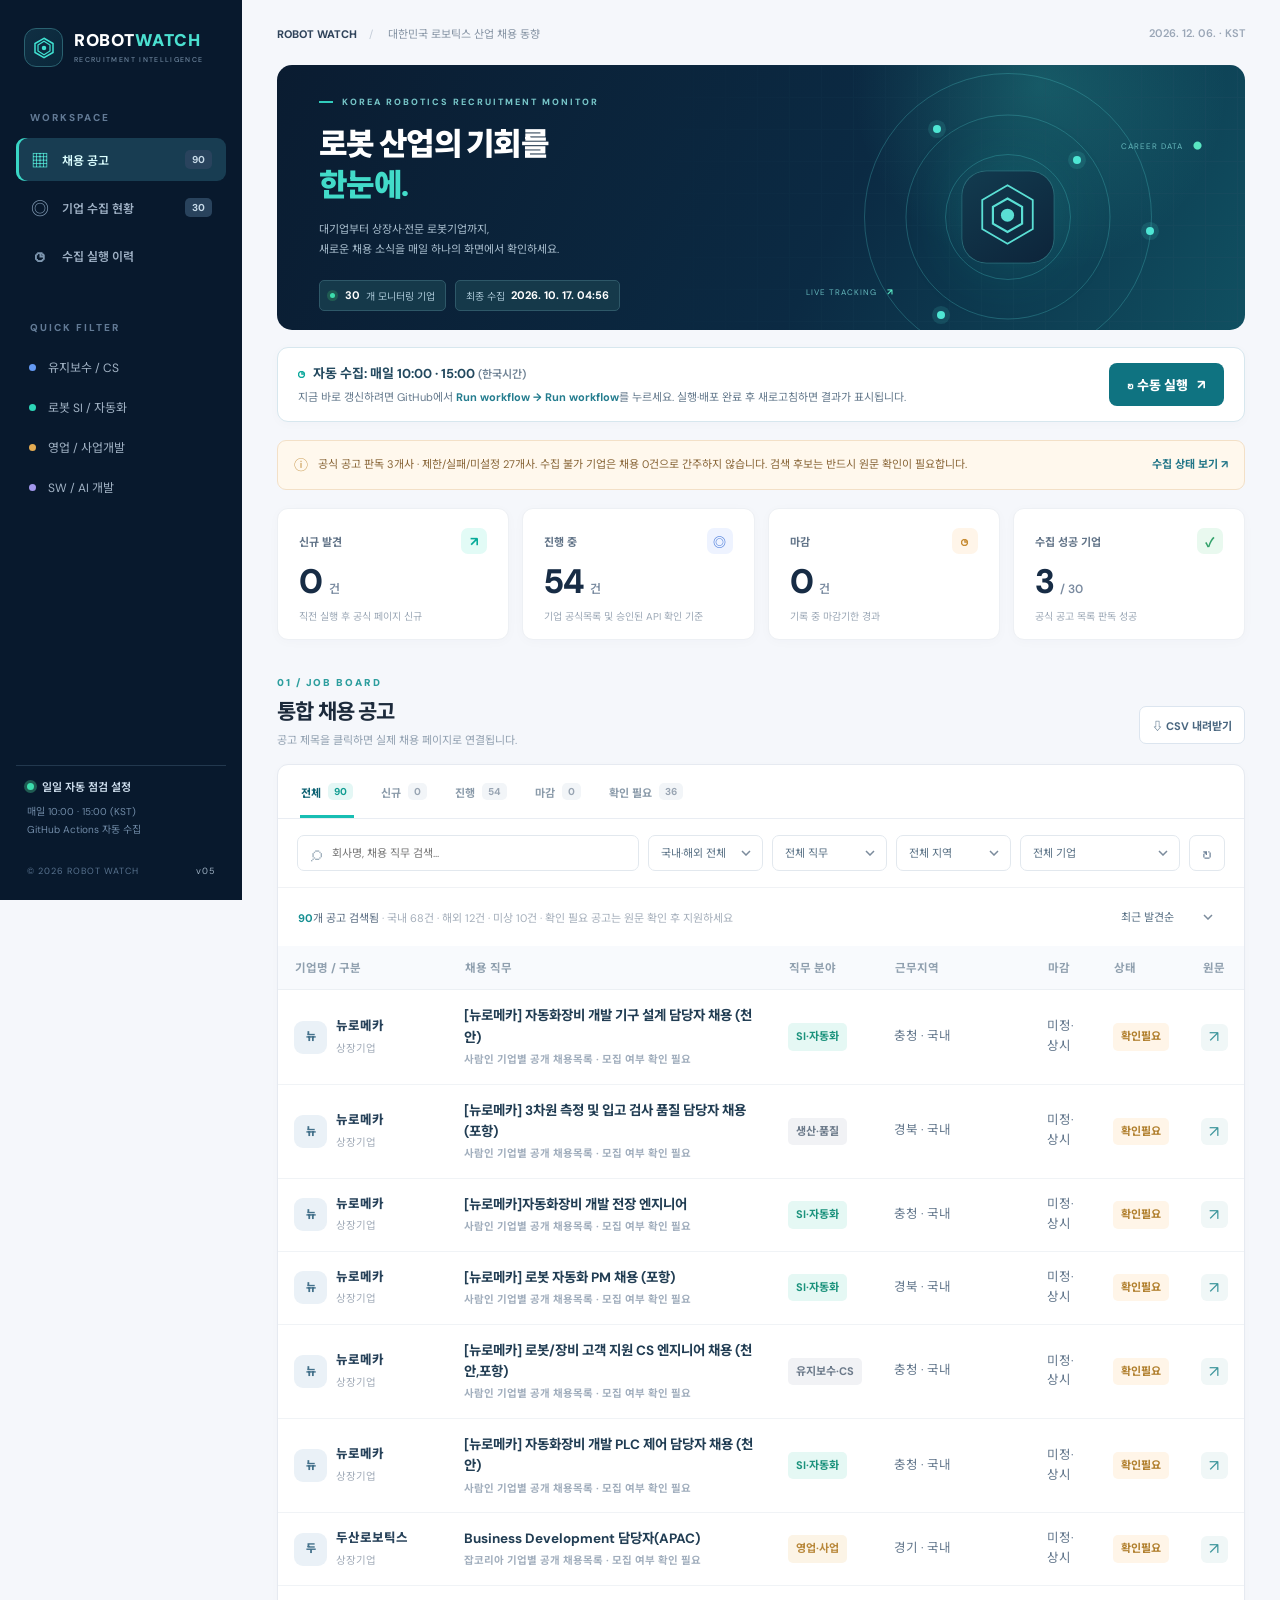
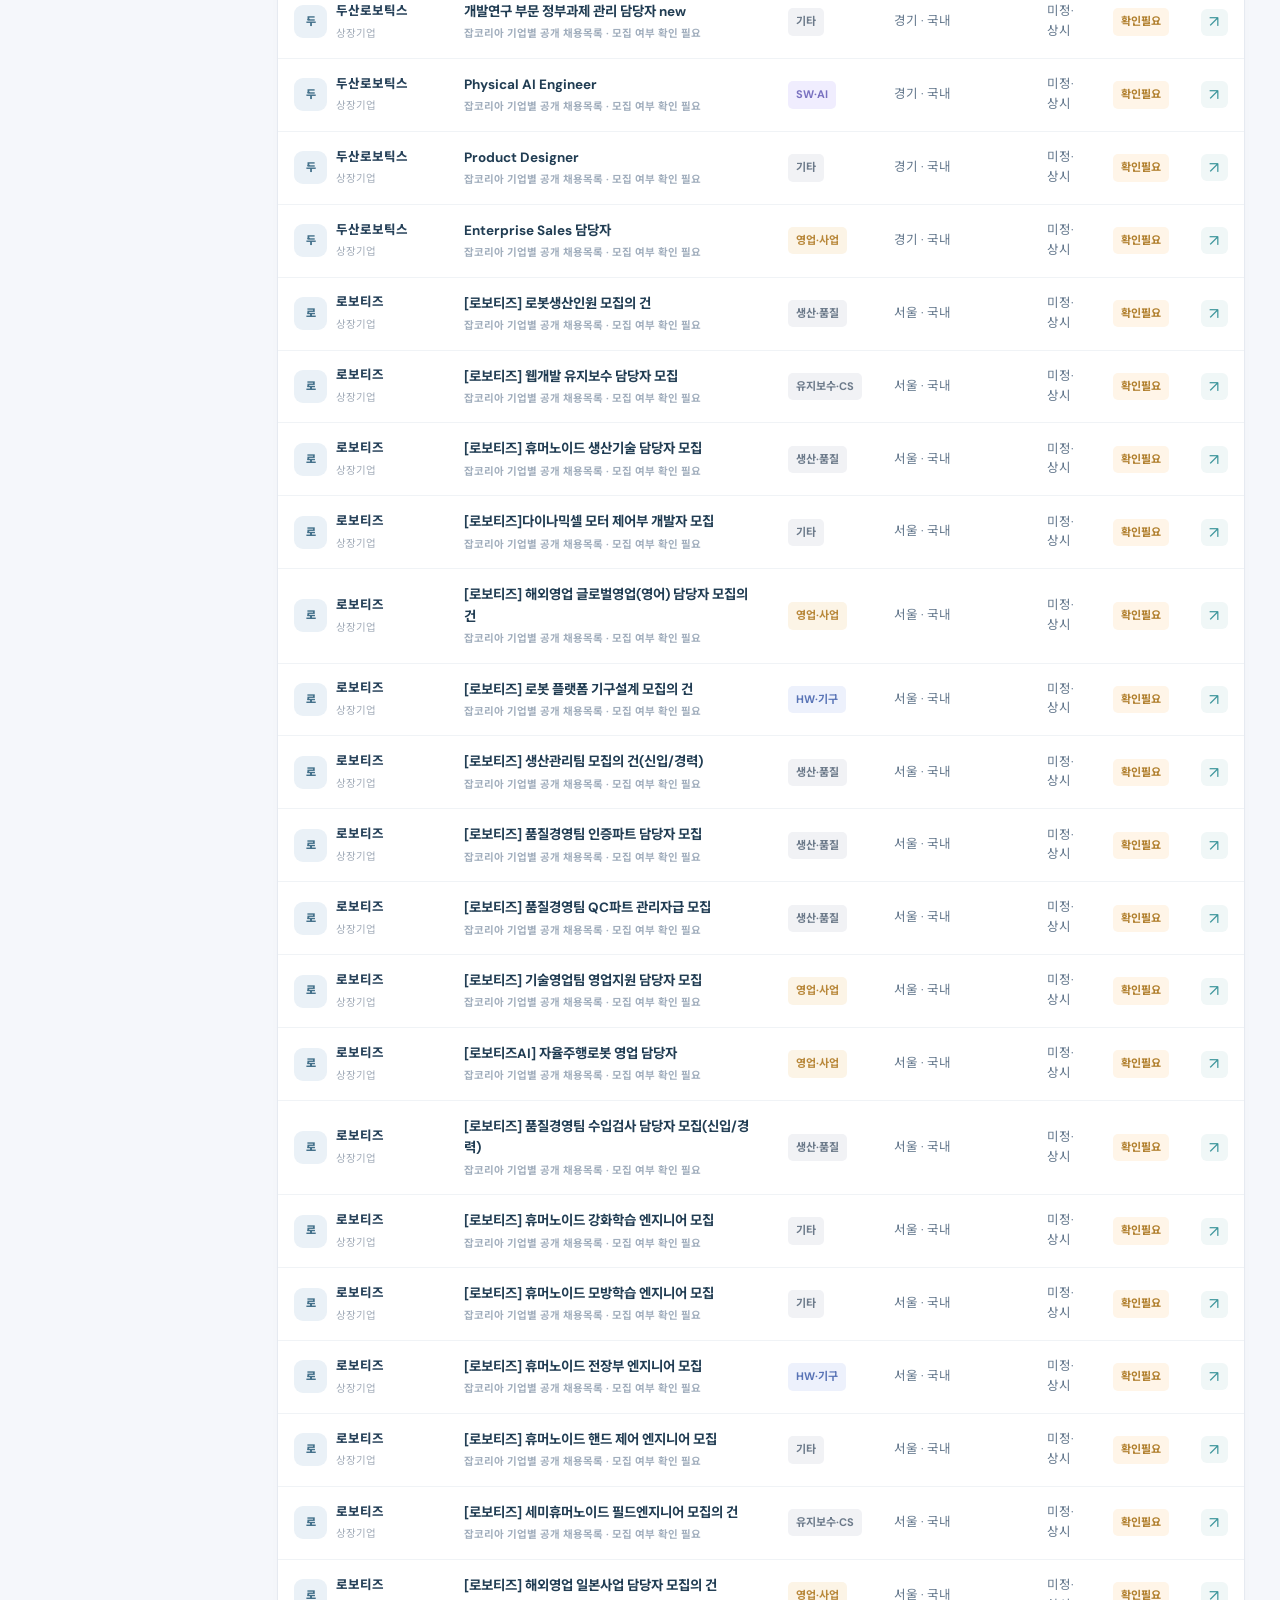
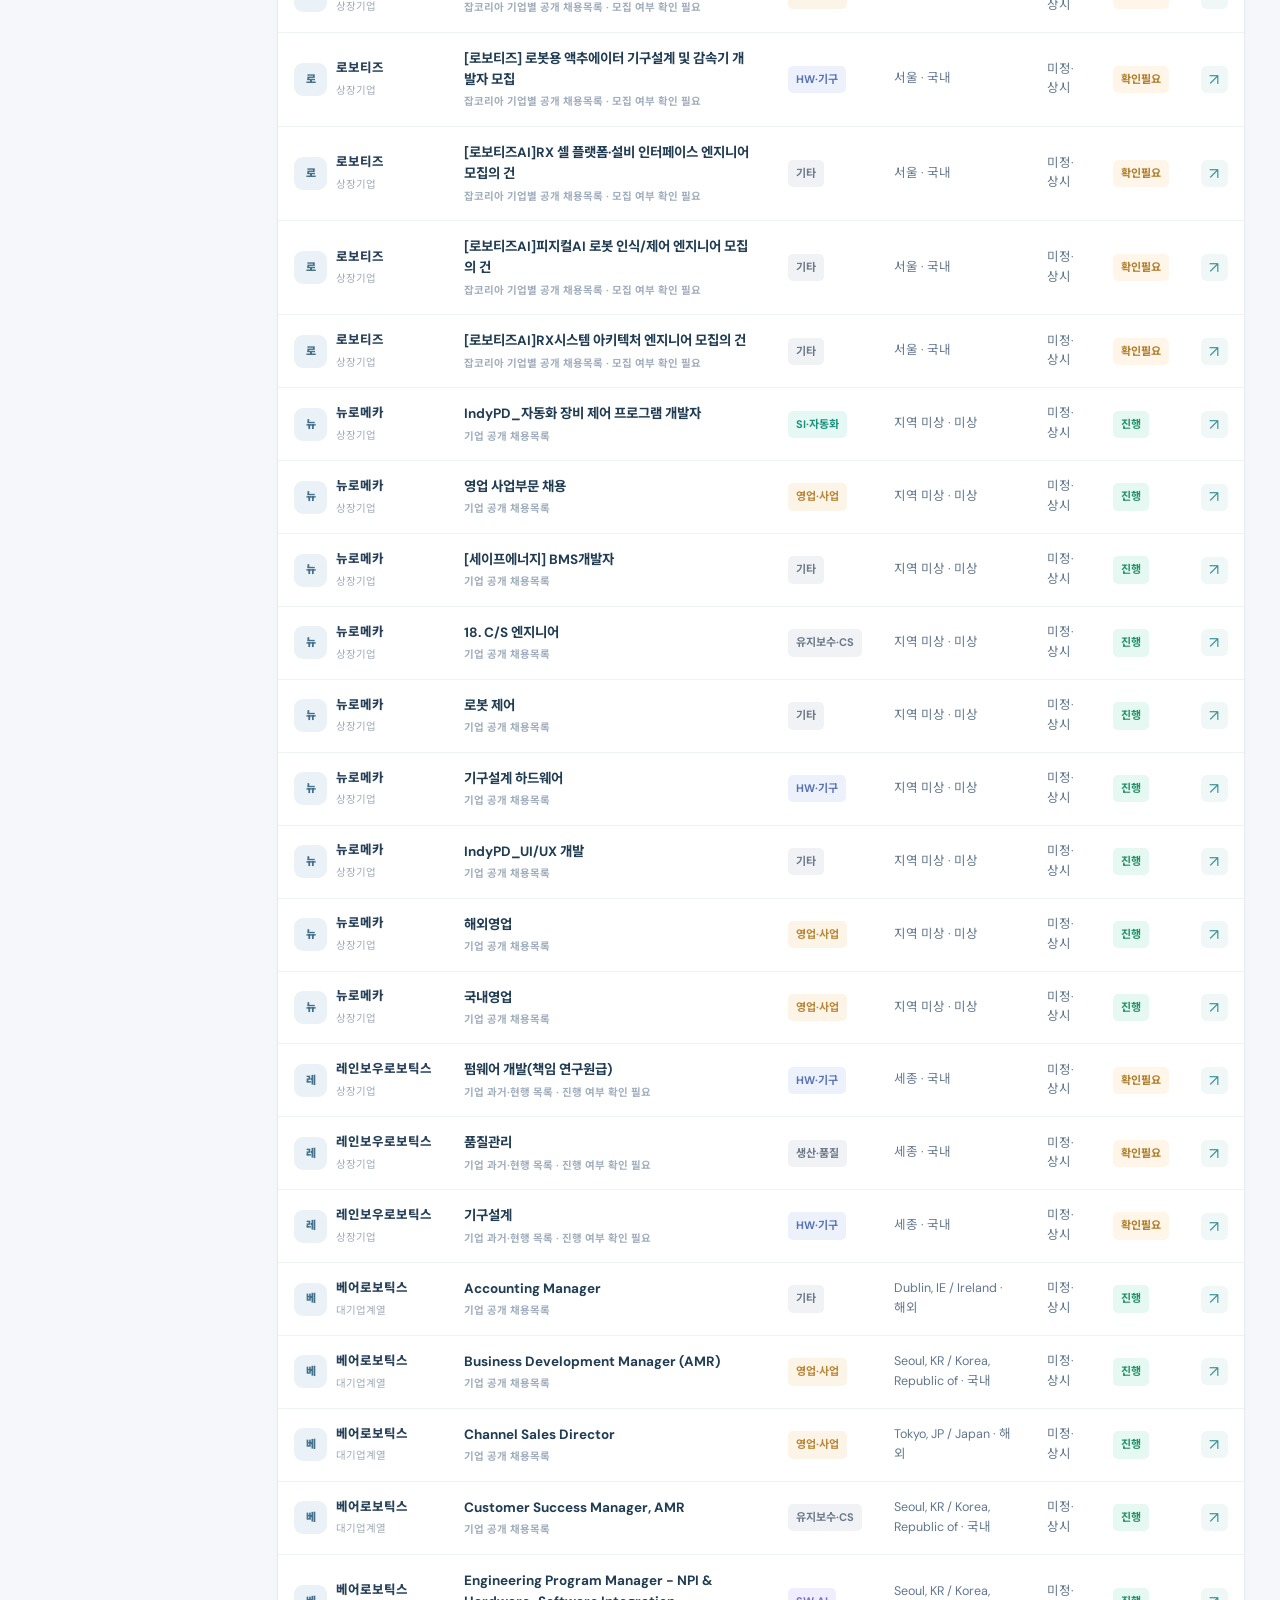
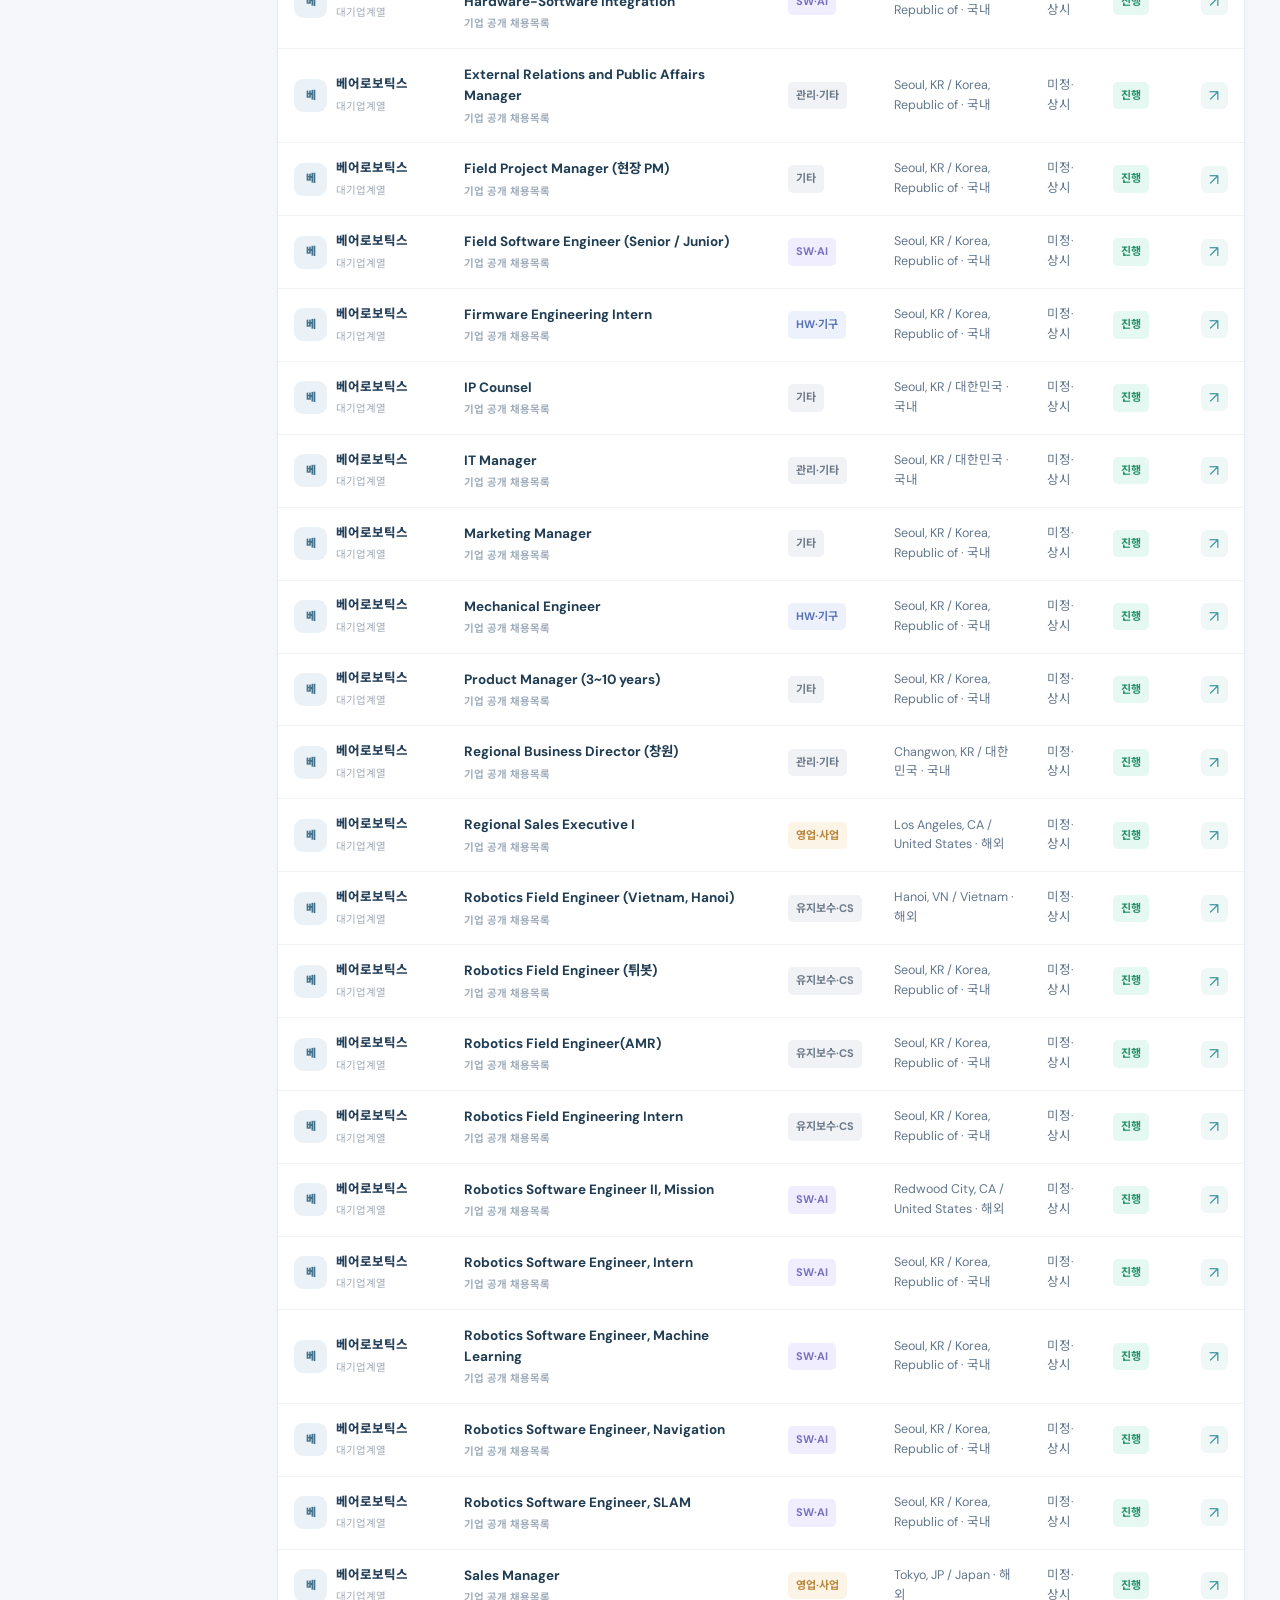
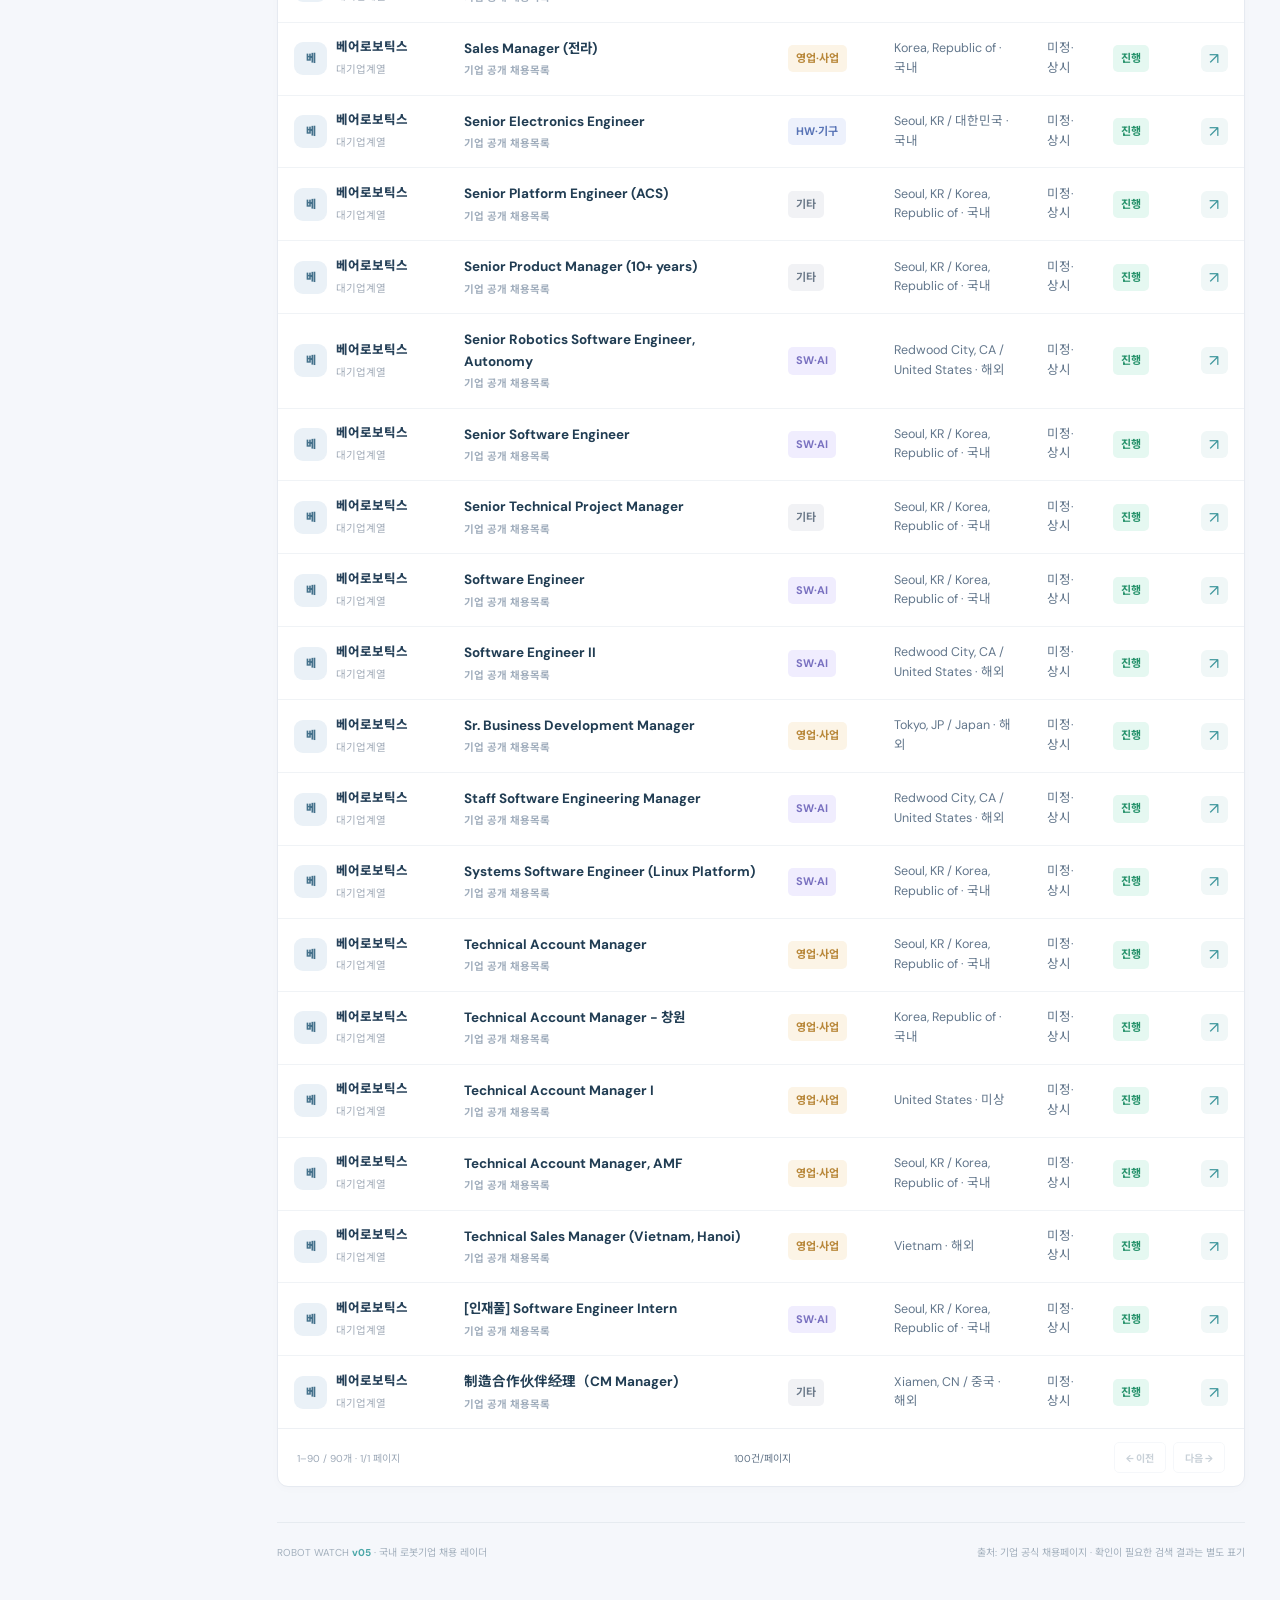
==== commit 22c26c70: "feat: KST 10:00/15:00 daily schedule and authenticated manual run button (v10)" ====
--- a/docs/index.html
+++ b/docs/index.html
@@ -1,12 +1,13 @@
 <!-- /**************************************************************
  * @name 로봇 채용 레이더 단일페이지
  * @file docs/index.html
- * @version v04
+ * @version v05
  * @description PC·모바일 채용 통합 대시보드 마크업
  * @author OpenAI ChatGPT
  * @date 2026-10-16
  * @Revisions
  * - 현재 버전:
+ *   1) 하루 2회(10:00/15:00 KST) 수집 안내와 GitHub 인증 기반 수동 실행 버튼
  *   1) LinkedIn 공고 검색 링크 표시
  *   1) v03: 채용전문사이트 후보 및 승인 API 연동, 목록 가독성·정렬·수집 오류 확인
  *   1) 채용 공고/수집 상태/이력 단일 화면
@@ -20,7 +21,7 @@
   <meta name="viewport" content="width=device-width, initial-scale=1"/>
   <meta name="theme-color" content="#071b31"/>
   <meta name="description" content="국내 주요 로봇기업 채용공고 자동 모니터링 — 신규·진행·마감, 직무와 지역 필터"/>
-  <title>ROBOT WATCH | 국내 로봇기업 채용 레이더 v04</title>
+  <title>ROBOT WATCH | 국내 로봇기업 채용 레이더 v05</title>
   <link rel="stylesheet" href="./styles.css"/>
   <script defer src="./seed.js"></script>
   <script defer src="./app.js"></script>
@@ -47,8 +48,8 @@
     </div>
     <div class="side-bottom">
       <div class="side-activity"><span class="pulse-dot"></span><span>일일 자동 점검 설정</span></div>
-      <p>GitHub Actions로 수집<br/>GitHub Pages로 공개</p>
-      <div class="side-meta">© 2026 ROBOT WATCH <span>v04</span></div>
+      <p>매일 10:00 · 15:00 (KST)<br/>GitHub Actions 자동 수집</p>
+      <div class="side-meta">© 2026 ROBOT WATCH <span>v05</span></div>
     </div>
   </aside>
   <main class="main" id="top">
@@ -70,6 +71,14 @@
         <span class="orbit-node n1"></span><span class="orbit-node n2"></span><span class="orbit-node n3"></span><span class="orbit-node n4"></span>
         <span class="art-label label-1">CAREER DATA <b>●</b></span><span class="art-label label-2">LIVE TRACKING <b>↗</b></span>
       </div>
+    </section>
+
+    <section class="run-controls" aria-label="자동·수동 채용정보 수집">
+      <div class="run-controls-text">
+        <strong><span aria-hidden="true">◷</span> 자동 수집: 매일 10:00 · 15:00 <small>(한국시간)</small></strong>
+        <span>지금 바로 갱신하려면 GitHub에서 <b>Run workflow → Run workflow</b>를 누르세요. 실행·배포 완료 후 새로고침하면 결과가 표시됩니다.</span>
+      </div>
+      <a class="manual-run-button" href="https://github.com/baesangyun/robot-recruit-watch/actions/workflows/daily-monitor.yml" target="_blank" rel="noopener noreferrer" aria-label="GitHub Actions에서 수동 채용정보 수집 실행하기">↻ 수동 실행 <span aria-hidden="true">↗</span></a>
     </section>
 
     <div class="notice" id="notice"><span class="notice-icon">ⓘ</span><span id="notice-text">배포 후 첫 자동 수집을 실행하면 공고가 표시됩니다. 첫 수집 전에는 실제 채용 건수를 알 수 없습니다.</span><a href="#sources" id="notice-link">수집 상태 보기 ↗</a></div>
@@ -114,12 +123,12 @@
     </section>
 
     <section id="history-view" class="view-panel" hidden>
-      <div class="section-heading"><div><span class="section-kicker">03 / RUN HISTORY</span><h2>자동 수집 실행 이력</h2><p>하루 1회(한국시간 오전 7시 10분 전후) GitHub Actions에서 수행합니다.</p></div></div>
+      <div class="section-heading"><div><span class="section-kicker">03 / RUN HISTORY</span><h2>자동 수집 실행 이력</h2><p>한국시간 오전 10시·오후 3시 하루 두 번 예약 실행하며, 수동 실행도 가능합니다. GitHub 서버 사정에 따라 지연될 수 있습니다.</p></div></div>
       <div class="source-board"><div class="table-scroll"><table class="companies-table"><thead><tr><th>실행 시각 (KST)</th><th>확인된 진행 공고</th><th>수집 성공</th><th>수집 제한</th><th>수집 실패</th></tr></thead><tbody id="history-body"></tbody></table></div><div class="empty compact" id="empty-history" hidden><h3>실행 기록이 아직 없습니다</h3><p>GitHub 저장소의 Actions 탭에서 첫 실행을 시작하세요.</p></div></div>
-      <div class="howto"><div class="step-circle">1</div><div><h3>매일 자동 갱신 방식</h3><p>GitHub Actions가 기업별 공식 페이지와 허용된 공개 검색 소스를 점검하고 JSON을 갱신합니다. 이후 GitHub Pages가 바뀐 데이터를 표시합니다. 별도의 PC 상시 실행은 필요하지 않습니다.</p></div></div>
+      <div class="howto"><div class="step-circle">1</div><div><h3>매일 자동 갱신 방식</h3><p>매일 10시·15시(한국시간) 및 수동 실행 시 GitHub Actions가 기업별 공식 페이지와 허용된 공개 검색 소스를 점검하고 JSON을 갱신합니다. 이후 GitHub Pages가 바뀐 데이터를 표시합니다. 별도의 PC 상시 실행은 필요하지 않습니다.</p></div></div>
     </section>
 
-    <footer class="footer"><span>ROBOT WATCH <strong>v04</strong> · 국내 로봇기업 채용 레이더</span><span>출처: 기업 공식 채용페이지 · 확인이 필요한 검색 결과는 별도 표기</span></footer>
+    <footer class="footer"><span>ROBOT WATCH <strong>v05</strong> · 국내 로봇기업 채용 레이더</span><span>출처: 기업 공식 채용페이지 · 확인이 필요한 검색 결과는 별도 표기</span></footer>
   </main>
 </div>
 </body>
--- a/docs/styles.css
+++ b/docs/styles.css
@@ -1,12 +1,13 @@
 /**************************************************************
  * @name 로봇기업 채용 대시보드 스타일
  * @file docs/styles.css
- * @version v03
+ * @version v04
  * @description 반응형 PC·모바일 단일 페이지 대시보드 스타일
  * @author OpenAI ChatGPT
  * @date 2026-10-16
  * @Revisions
  * - 현재 버전:
+ *   1) 자동 수집 2회 일정표와 수동 실행 연결 버튼 추가
  *   1) 채용 공고 글씨 소폭 확대 및 기업별 채용 전문사이트 링크 정렬
  *   1) v03: 채용전문사이트 후보 및 승인 API 연동, 목록 가독성·정렬·수집 오류 확인
  *   1) 30개사 채용 요약/기업 상태/이력 화면 디자인
@@ -23,6 +24,19 @@
 .stats{display:grid;grid-template-columns:repeat(4,minmax(0,1fr));gap:13px;margin-top:17px}.stat-card{border:1px solid #edf0f4;background:white;border-radius:11px;padding:19px 21px 16px;box-shadow:0 2px 12px #142c4406}.stat-label{color:#627488;font-weight:700;font-size:11px;display:flex;justify-content:space-between;align-items:center}.stat-symbol{font-size:13px;display:grid;place-items:center;width:26px;height:26px;border-radius:7px;font-weight:800}.stat-symbol.teal{background:#e2fbf6;color:#06aa99}.stat-symbol.blue{background:#eef3ff;color:#487bdb}.stat-symbol.amber{background:#fff5e9;color:#c78c34}.stat-symbol.green{background:#e9f9ef;color:#32a16a}.stat-main{display:flex;align-items:baseline;gap:7px;margin:5px 0 0}.stat-main strong{font-size:34px;font-weight:800;letter-spacing:-1.5px;color:#172c45}.stat-main small{font-size:12px;color:#7a8ba0;font-weight:600}.stat-card p{margin:4px 0 0;color:#9ca8b6;font-size:10px}
 .view-panel{margin-top:33px}.section-heading{display:flex;justify-content:space-between;align-items:flex-end;gap:14px;margin-bottom:17px}.section-kicker{font-size:10px;color:#2d9e9e;font-weight:900;letter-spacing:1.9px}.section-heading h2{margin:5px 0 5px;font-size:21px;letter-spacing:-.8px}.section-heading p{margin:0;color:#91a0b0;font-size:11px}.section-tools{padding-bottom:3px}.button-outline{border:1px solid #dce5ef;background:white;border-radius:7px;padding:10px 12px;color:#49667f;font-weight:700;font-size:11px}.button-outline:hover{border-color:#5eaeb1;color:#188d88}
 .board,.source-board{background:white;border:1px solid #e6eaf1;border-radius:11px;overflow:hidden;box-shadow:0 2px 10px #112a4005}.tab-bar{display:flex;gap:26px;padding:0 22px;border-bottom:1px solid var(--line);overflow-x:auto}.tab{padding:18px 1px 15px;background:transparent;border:0;border-bottom:3px solid transparent;color:#8b9baa;white-space:nowrap;font-size:11px;font-weight:700;display:flex;gap:7px;align-items:center}.tab span{border-radius:5px;background:#f2f5f8;color:#98a4b2;padding:2px 6px;font-size:10px}.tab.active{color:#0e6273;border-bottom-color:#18beb3}.tab.active span{background:#e4f7f5;color:#119c91}.filters{padding:16px 19px;display:flex;align-items:center;gap:9px;flex-wrap:wrap}.search-box{flex:1;min-width:220px;display:flex;align-items:center;gap:8px;border:1px solid #e2e8ee;border-radius:7px;padding:0 13px;height:36px}.search-box span{font-size:22px;color:#a0b0bd;line-height:1}.search-box input{border:0;outline:0!important;width:100%;font-size:11px;color:#1c2e40;background:none}.search-box:focus-within{border-color:#1dbdb4}.select-wrap{position:relative}.select-wrap select,.table-intro select{appearance:none;background:#fff url('data:image/svg+xml,%3Csvg xmlns="http://www.w3.org/2000/svg" width="10" height="6"%3E%3Cpath d="m1 1 4 4 4-4" fill="none" stroke="%237b8b9c" stroke-width="1.5"/%3E%3C/svg%3E') no-repeat right 11px center;border:1px solid #e2e8ee;border-radius:7px;height:36px;padding:0 31px 0 12px;color:#587084;font-size:11px;min-width:115px;max-width:160px}.reset{height:36px;width:36px;border:1px solid #e2e8ee;border-radius:7px;background:#fff;color:#70849a;font-size:20px}.reset:hover{color:#0e978e;background:#f2fbf9}.table-intro{border-top:1px solid #f0f2f5;padding:11px 20px;display:flex;align-items:center;justify-content:space-between;gap:10px;color:#586b80;font-size:11px}.table-intro b{color:#158f92}.muted{color:#a5afbb}.table-intro select{border:0;max-width:145px;padding-right:30px}.table-scroll{overflow-x:auto}.jobs-table,.companies-table{border-collapse:collapse;width:100%;text-align:left;font-size:11px}.jobs-table thead,.companies-table thead{background:#f8fafd}.jobs-table th,.companies-table th{color:#90a0af;font-size:10px;white-space:nowrap;padding:13px 17px;font-weight:700;border-bottom:1px solid #ecf0f4}.jobs-table td,.companies-table td{padding:15px 17px;vertical-align:middle;border-bottom:1px solid #f0f3f6;color:#63778c}.jobs-table tr:last-child td,.companies-table tr:last-child td{border-bottom:0}.jobs-table tbody tr:hover,.companies-table tbody tr:hover{background:#fbfdfd}.company-cell{min-width:130px;display:flex;gap:9px;align-items:center}.company-avatar{width:33px;height:33px;min-width:33px;display:grid;place-items:center;border-radius:9px;background:#eaf1f7;color:#44718b;font-weight:900;font-size:11px}.company-name{color:#27425a;font-weight:800;white-space:nowrap}.company-class{font-size:9px;color:#a1abb8;margin-top:4px}.job-title{color:#213d53!important;font-weight:700;font-size:12px;line-height:1.7;min-width:195px}.job-title a:hover{color:#0d9e95;text-decoration:underline}.title-new{display:inline-block;padding:2px 5px;border-radius:4px;background:#d9f9f2;color:#069c83;font-size:9px;font-weight:900;margin-left:4px;vertical-align:middle}.source-hint{font-size:9px;color:#a1aebd;margin-top:4px}.job-badge,.status-chip{display:inline-flex;align-items:center;gap:4px;padding:5px 8px;border-radius:5px;white-space:nowrap;font-weight:700;font-size:10px}.job-badge{color:#496ab8;background:#edf3fc}.job-badge.r-si{background:#e5f8f4;color:#1b927c}.job-badge.r-sales{background:#fcf4e6;color:#b88739}.job-badge.r-sw{background:#f0edfe;color:#7971c0}.job-badge.r-hw{background:#edf1fc;color:#5974b6}.job-badge.r-etc{background:#f1f2f5;color:#6c7a8a}.status-chip.good{background:#e5f8f1;color:#26926b}.status-chip.partial{background:#fff4e6;color:#b58231}.status-chip.failed{background:#ffeded;color:#c26d63}.status-chip.idle{background:#eef1f4;color:#8696a6}.status-chip.verify{background:#fff5e8;color:#b07e2b}.status-chip.closed{background:#eff1f4;color:#7b8b99}.open-arrow{display:grid;place-items:center;width:27px;height:27px;background:#f0f7f7;border-radius:6px;color:#3c959b;font-size:16px}.open-arrow:hover{background:#d8f3f1;color:#16857e}.last-head{text-align:center}.board-bottom{padding:13px 19px;border-top:1px solid #edf0f4;display:flex;align-items:center;justify-content:space-between;color:#9ca8b7;font-size:10px}.page-actions{display:flex;gap:7px}.page-actions button{border:1px solid #e3e9ef;background:white;padding:7px 11px;border-radius:5px;color:#657c91;font-size:10px;font-weight:700}.page-actions button:hover:not(:disabled){background:#e9f7f5}.page-actions button:disabled{opacity:.35;cursor:not-allowed}.empty{min-height:240px;display:flex;align-items:center;justify-content:center;flex-direction:column;padding:33px;text-align:center}.empty-illustration{width:60px;height:60px;border-radius:50%;background:#f0f6f8;color:#9db7c6;display:grid;place-items:center;font-size:38px;margin-bottom:13px}.empty h3{color:#344d64;font-size:14px;margin:0 0 5px}.empty p{font-size:11px;color:#95a3b1;line-height:1.7;margin:0}.empty button{margin-top:15px;color:#139e9b;background:none;border:0;font-size:11px;font-weight:700}.empty.compact{min-height:160px}.health-legend{display:flex;gap:16px;flex-wrap:wrap;margin-bottom:15px;color:#7d8e9f;font-size:11px}.health-legend>span{display:flex;align-items:center;gap:6px}.legend-dot{width:8px;height:8px;border-radius:50%;display:inline-block}.legend-dot.good{background:#2fac83}.legend-dot.partial{background:#e9b461}.legend-dot.failed{background:#dc7670}.legend-dot.idle{background:#a7b4c3}.source-toolbar{display:flex;justify-content:space-between;align-items:center;padding:15px 18px;color:#50697d;font-size:11px;font-weight:600;border-bottom:1px solid #ecf0f4}.source-toolbar label{display:flex;align-items:center;gap:8px;font-size:10px;color:#93a1af}.source-toolbar input{border:1px solid #e1e9f0;padding:7px 11px;border-radius:6px;color:#466078;outline:none}.source-name{font-weight:700;color:#304a61;white-space:nowrap}.source-msg{font-size:10px;color:#8fa0af;max-width:310px;line-height:1.5}.source-link{font-weight:800;font-size:11px;color:#2e9295;white-space:nowrap}.source-link:hover{text-decoration:underline}.footnote{line-height:1.8;color:#98a5b3;font-size:10px;margin-top:13px}.howto{display:flex;gap:15px;margin-top:20px;padding:21px;background:#ecf5f5;border:1px solid #dbeaea;border-radius:10px}.step-circle{border-radius:50%;background:#18ad9f;color:white;width:27px;height:27px;min-width:27px;display:grid;place-items:center;font-weight:800}.howto h3{margin:1px 0 7px;font-size:12px}.howto p{margin:0;color:#6d8993;line-height:1.9;font-size:11px}.footer{border-top:1px solid #e6ebf0;padding:21px 0;margin-top:35px;display:flex;justify-content:space-between;gap:10px;flex-wrap:wrap;color:#a2afbc;font-size:10px}.footer strong{color:#4ba7a8}
+
+/* v04: manual execution uses GitHub's authenticated Actions UI. Do not expose a token in static pages. */
+.run-controls{display:flex;align-items:center;justify-content:space-between;gap:18px;background:#fff;border:1px solid #d7e7ee;border-radius:11px;margin-top:17px;padding:15px 20px;box-shadow:0 2px 11px #112a4006}
+.run-controls-text{display:flex;flex-direction:column;gap:5px;line-height:1.5}
+.run-controls-text strong{font-size:13px;color:#23495f}
+.run-controls-text strong>span{color:#10a99d;margin-right:5px}
+.run-controls-text small{font-size:11px;color:#6f8294;font-weight:600}
+.run-controls-text>span{font-size:11px;color:#64798c}
+.run-controls-text b{color:#237c8e}
+.manual-run-button{display:inline-flex;justify-content:center;align-items:center;gap:9px;white-space:nowrap;border-radius:8px;background:#0f7381;color:#fff;font-size:13px;font-weight:800;padding:11px 18px;min-height:43px}
+.manual-run-button:hover{background:#0b5363;color:#fff}
+@media(max-width:570px){.run-controls{padding:13px;align-items:stretch;flex-direction:column;gap:12px}.manual-run-button{width:100%}.run-controls-text>span{font-size:11px}}
+
 @media(max-width:1200px){.sidebar{width:215px;min-width:215px}.main{padding:0 23px 16px}.hero-art{right:4%}.stats{gap:9px}.stat-card{padding:15px}.filters{gap:7px}.select-wrap select{min-width:99px}}
 @media(max-width:900px){.sidebar{position:static;width:100%;min-width:0;height:auto;min-height:auto;padding:15px 17px;flex-direction:row;align-items:center;gap:15px}.shell{display:block}.logo{padding:0}.side-overline,.side-overline.spaced,.side-quick,.side-bottom{display:none}.side-nav{margin-left:auto;display:flex}.side-nav-item{width:auto;min-height:39px;padding:0 10px;gap:6px}.nav-amount{display:none}.main{padding:0 17px}.hero-art{right:2%}.topline{height:56px}.stats{grid-template-columns:repeat(2,1fr)}.filters .search-box{flex-basis:100%}}
 @media(max-width:570px){.sidebar{flex-wrap:wrap;gap:11px}.logo-type{font-size:15px}.logo-type small{font-size:6px}.side-nav{width:100%;justify-content:space-between;gap:3px}.side-nav-item{font-size:11px;padding:0 10px}.nav-icon{font-size:14px;width:16px}.topline{font-size:9px}.date-now{display:none}.main{padding:0 12px}.hero{height:auto;min-height:270px}.hero-body{padding:31px 24px 27px}.hero h1{font-size:27px}.hero-art{opacity:.2;right:-95px;top:10px}.hero p{position:relative}.hero-footer{position:relative}.notice{align-items:flex-start;font-size:10px;padding:11px}.notice a{display:none}.stat-card{padding:13px}.stat-main strong{font-size:29px}.stat-card p{font-size:9px;line-height:1.5}.section-heading h2{font-size:19px}.tab-bar{gap:17px;padding:0 15px}.tab{padding:15px 0}.filters{padding:12px}.search-box{min-width:100%}.select-wrap{flex:1}.select-wrap select{max-width:none;width:100%;min-width:0}.table-intro .muted{display:none}.jobs-table{min-width:850px}.companies-table{min-width:750px}.table-scroll{scrollbar-width:thin}.jobs-table th,.jobs-table td,.companies-table th,.companies-table td{padding:12px}.health-legend{gap:9px}.footer{line-height:1.8}}
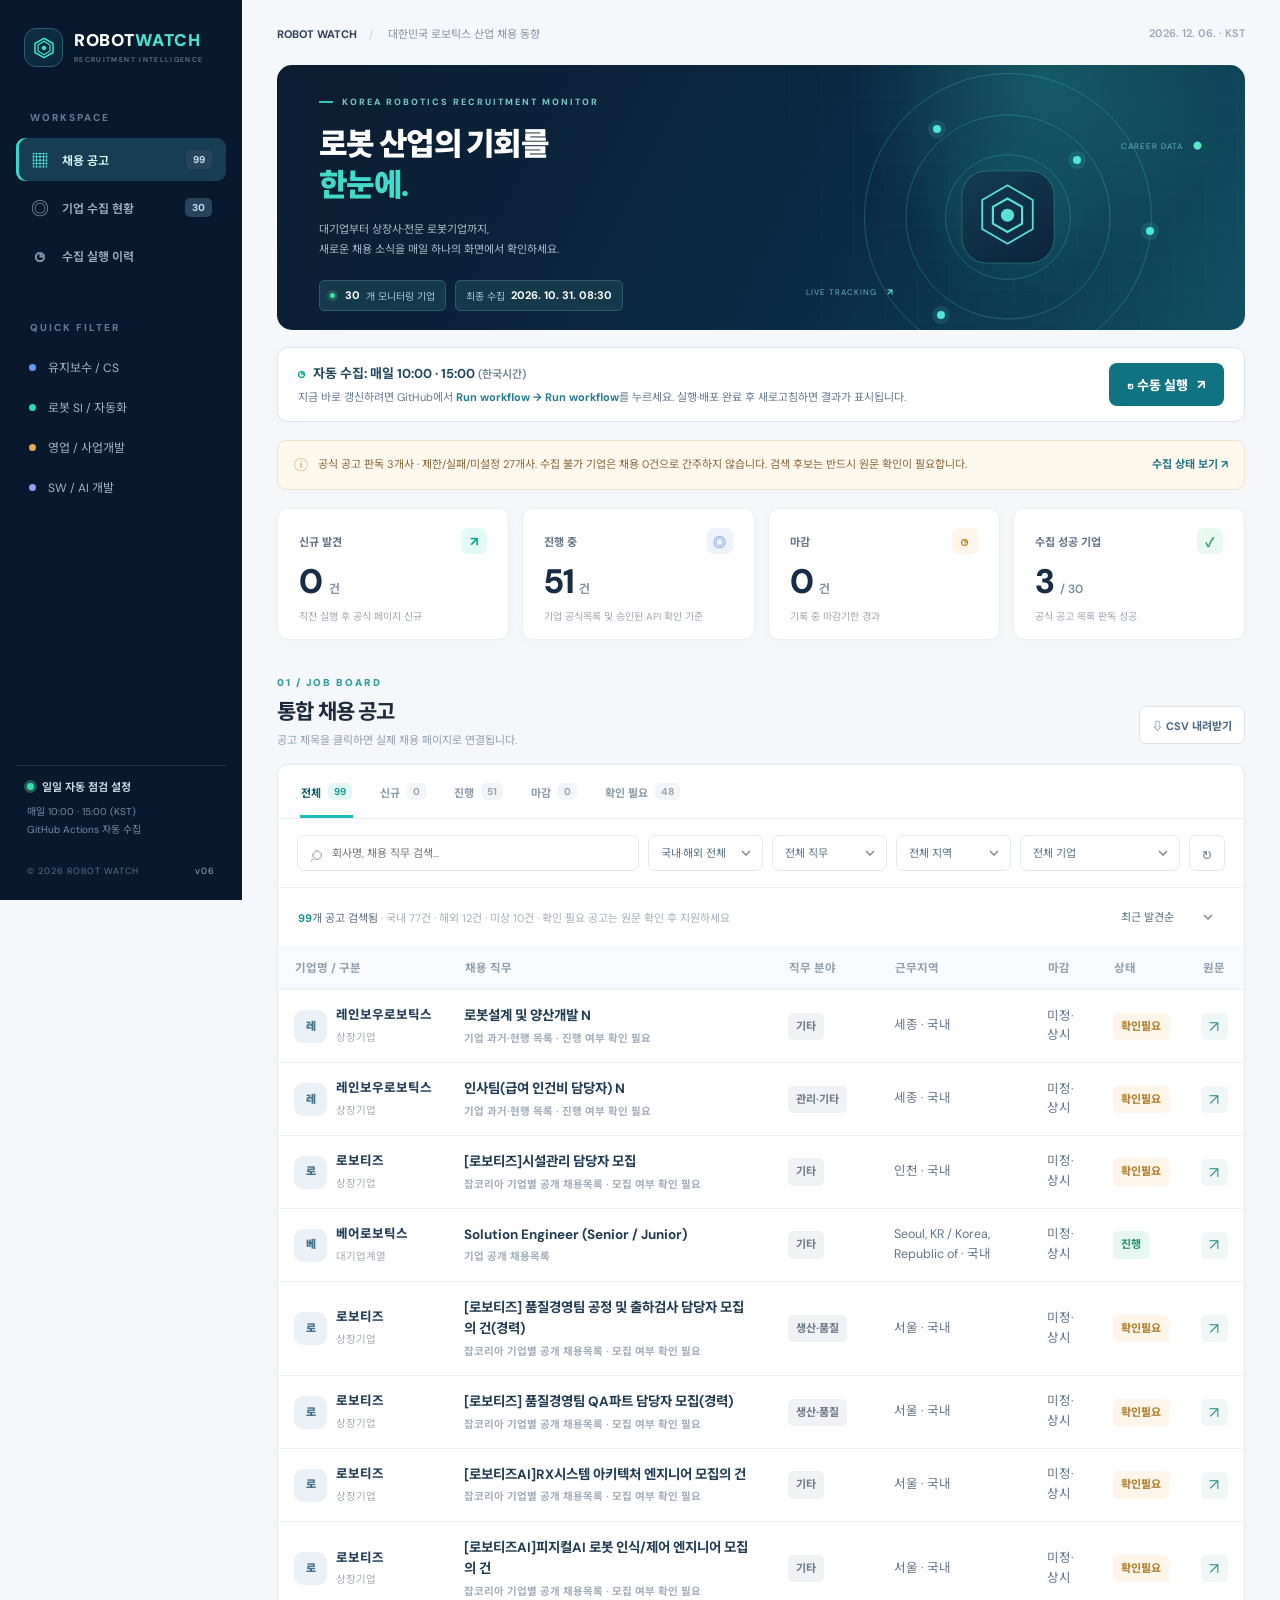
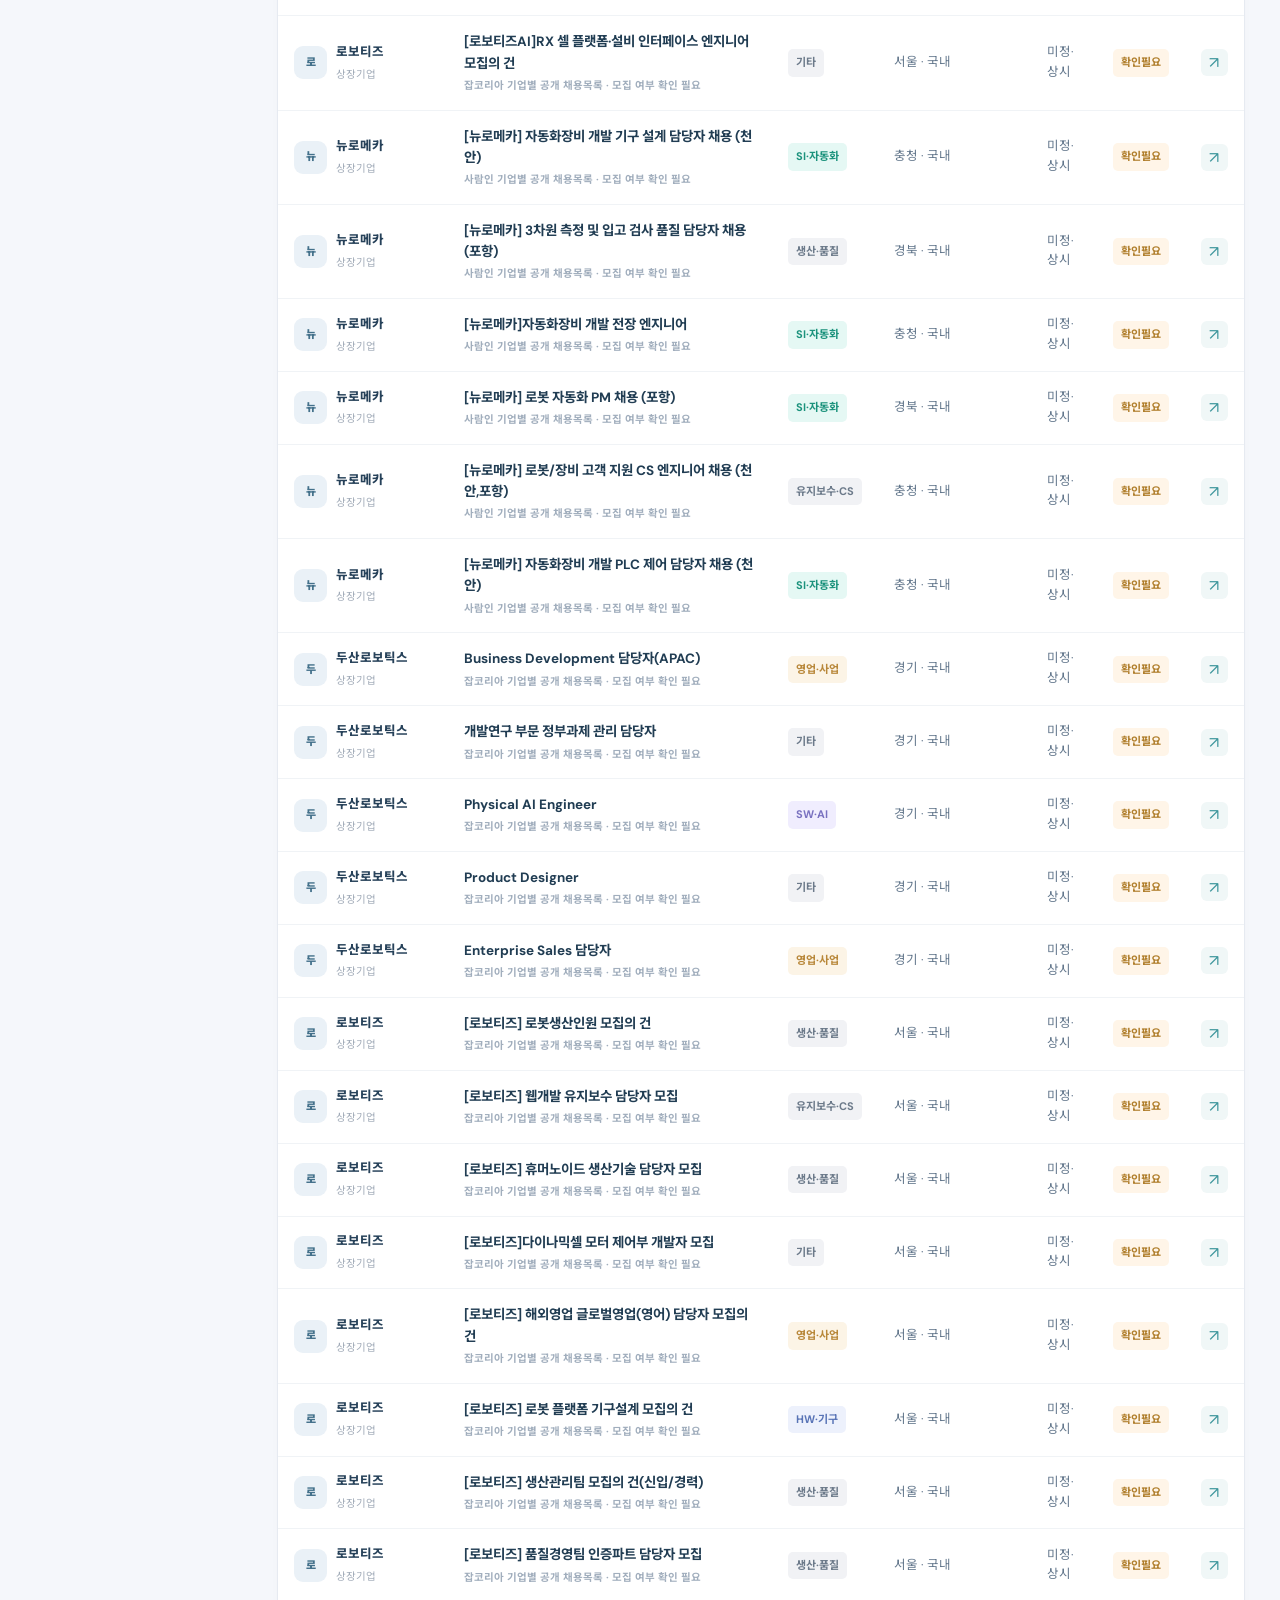
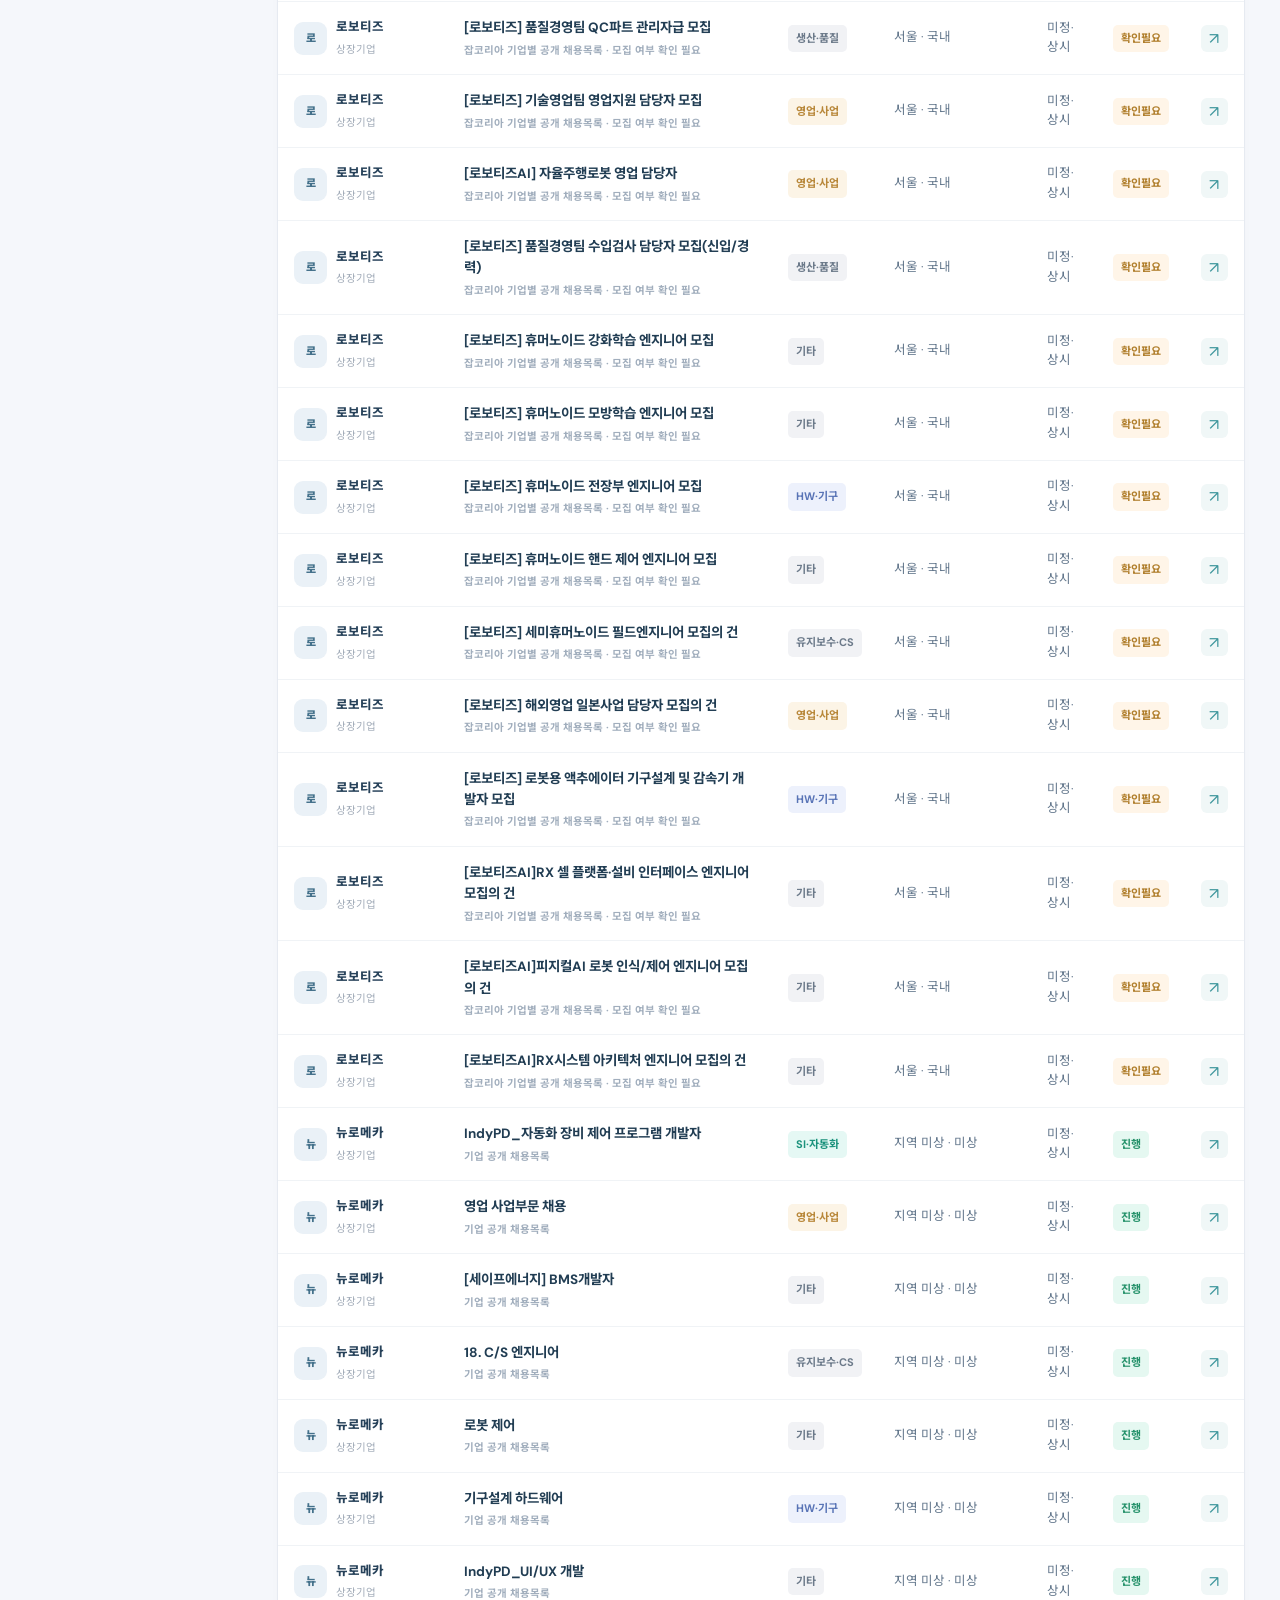
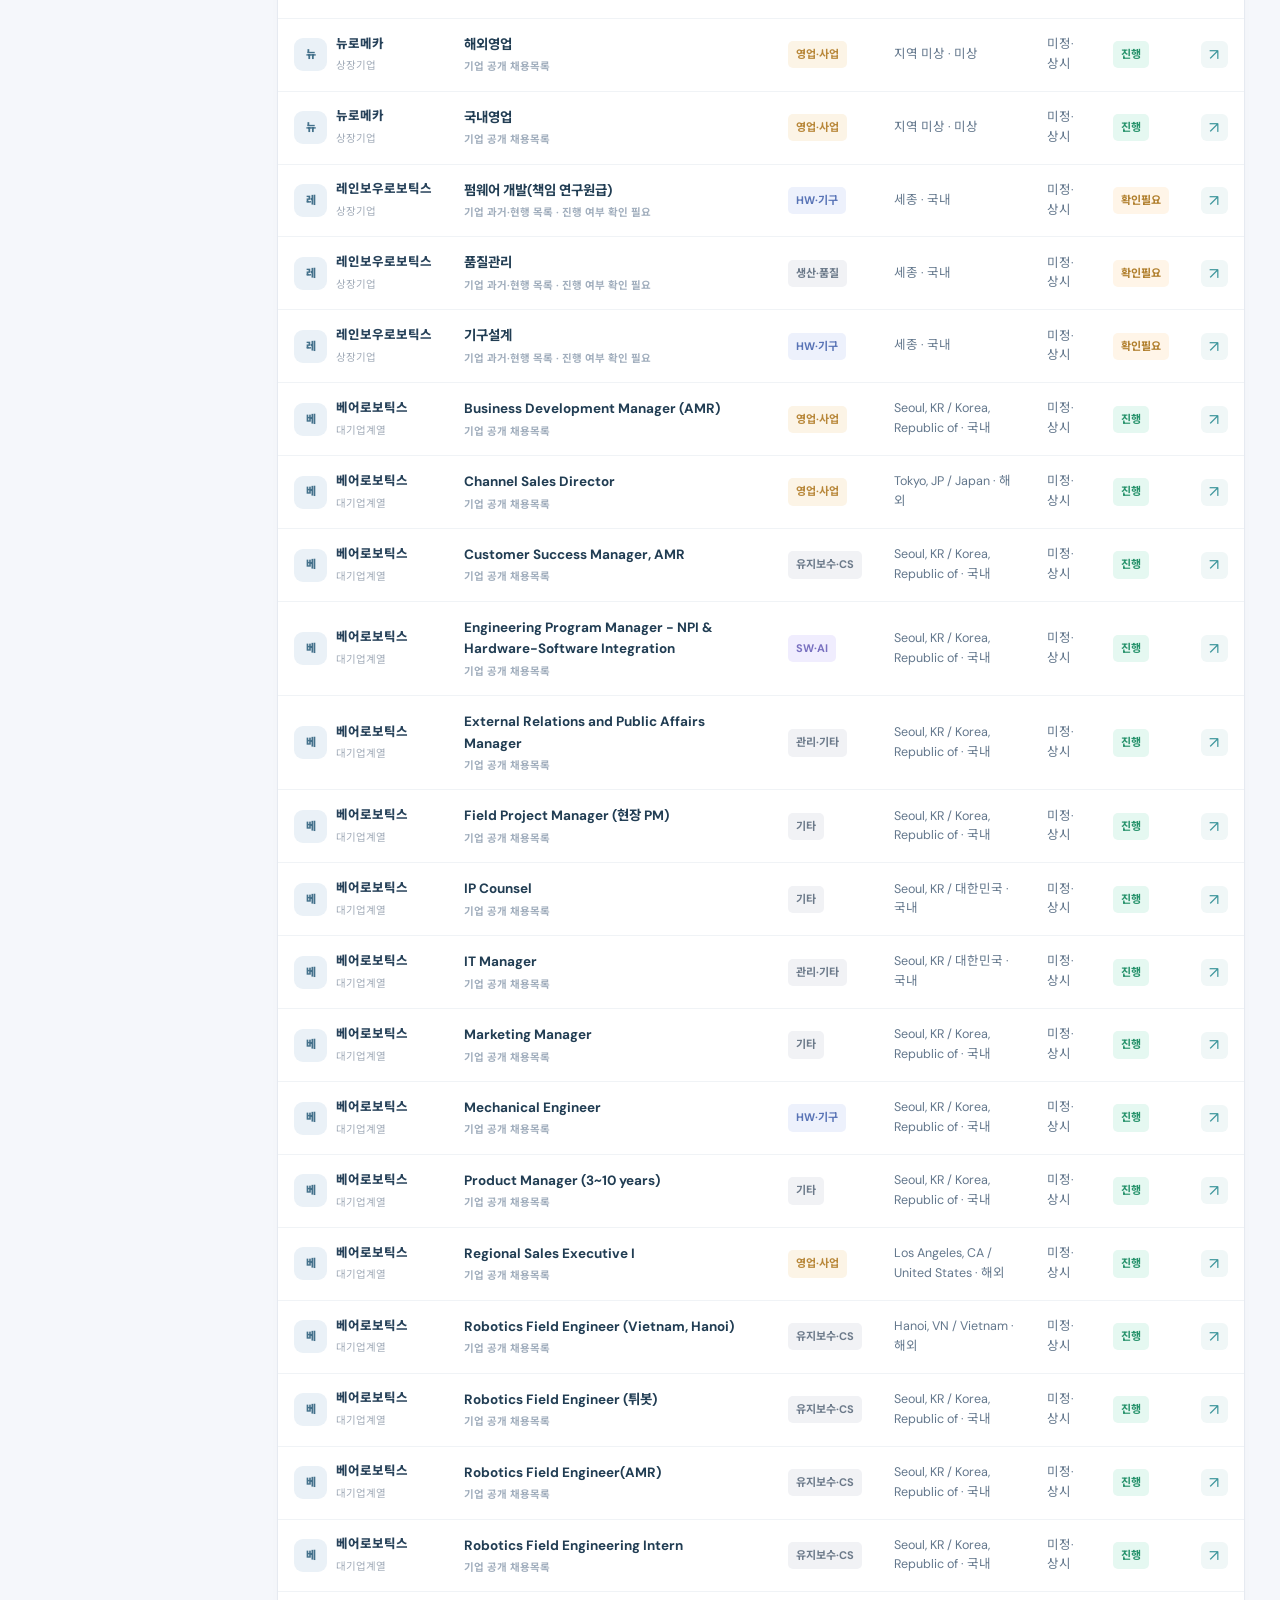
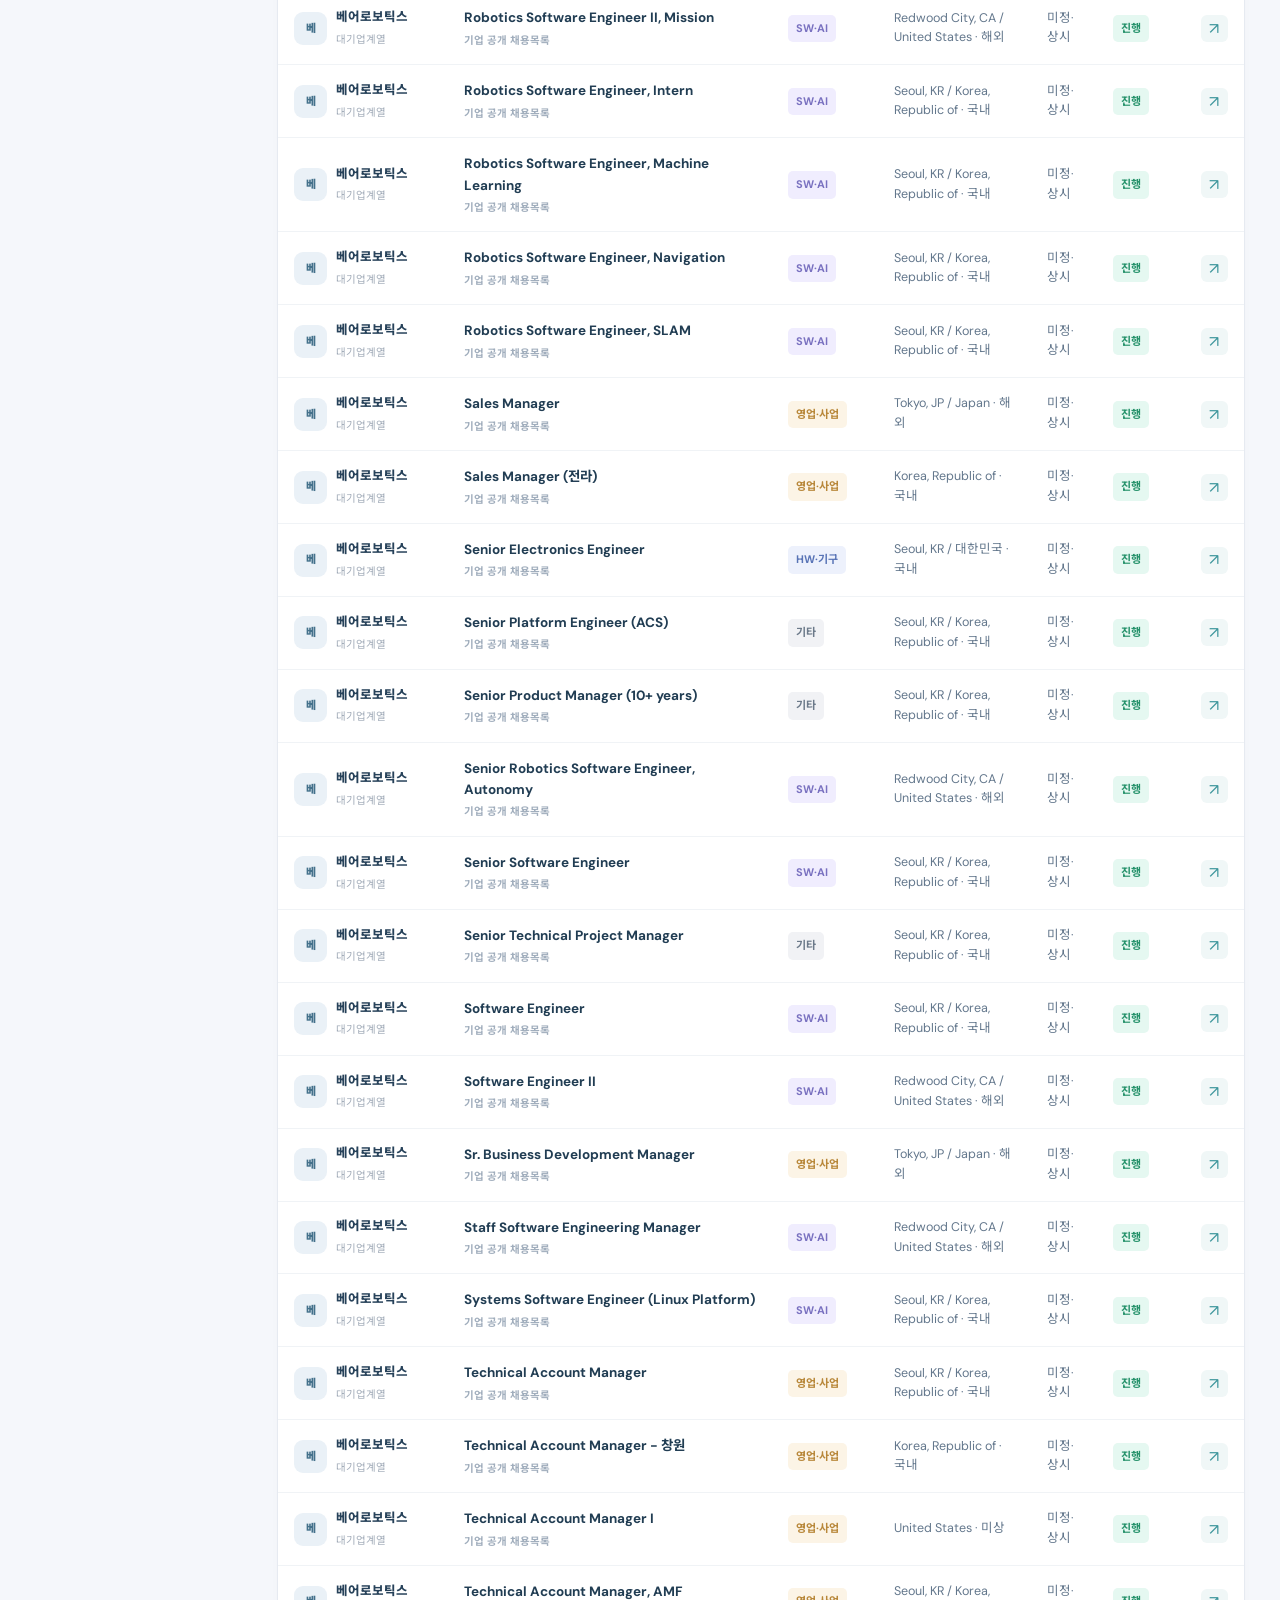
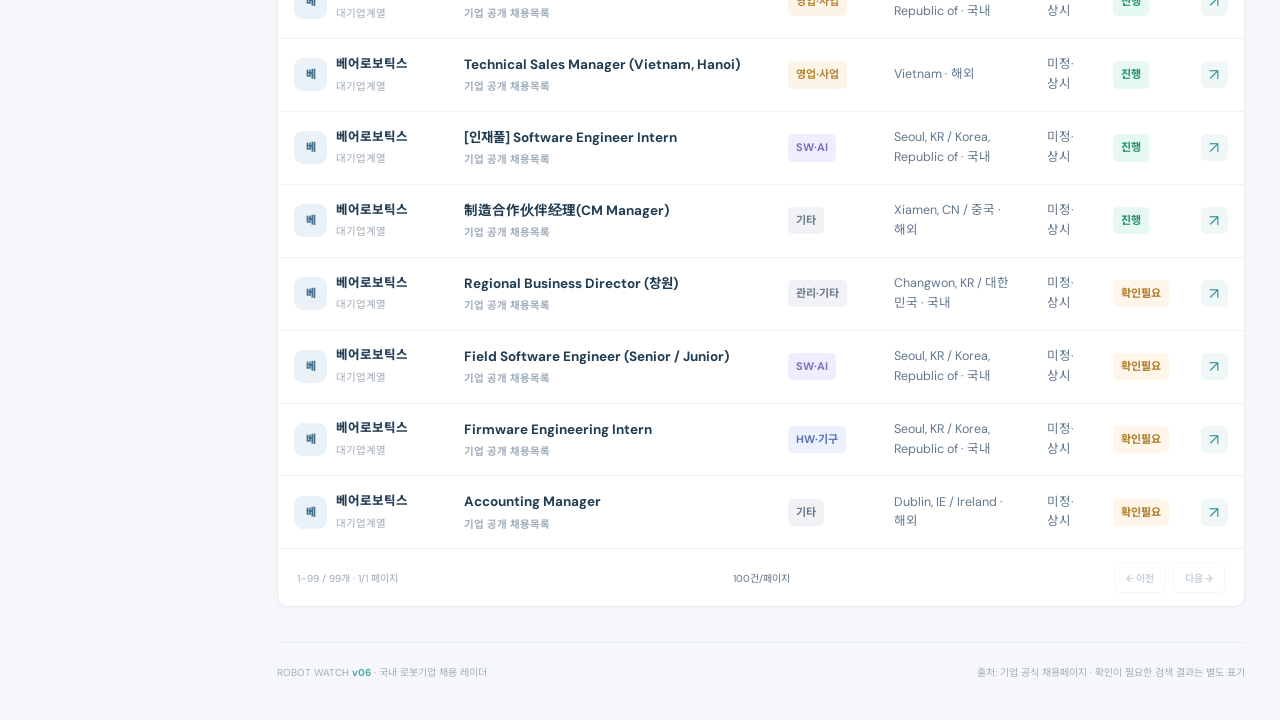
==== commit f6d878d0: "feat: expand Robot Watch to 41 firms with mid-size and corporate investment tracking (v12)" ====
--- a/docs/index.html
+++ b/docs/index.html
@@ -1,12 +1,13 @@
 <!-- /**************************************************************
  * @name 로봇 채용 레이더 단일페이지
  * @file docs/index.html
- * @version v05
+ * @version v06
  * @description PC·모바일 채용 통합 대시보드 마크업
  * @author OpenAI ChatGPT
  * @date 2026-10-16
  * @Revisions
  * - 현재 버전:
+ *   1) 기존 30개 + 중견·투자 대상 11개 확장
  *   1) 하루 2회(10:00/15:00 KST) 수집 안내와 GitHub 인증 기반 수동 실행 버튼
  *   1) LinkedIn 공고 검색 링크 표시
  *   1) v03: 채용전문사이트 후보 및 승인 API 연동, 목록 가독성·정렬·수집 오류 확인
@@ -21,7 +22,7 @@
   <meta name="viewport" content="width=device-width, initial-scale=1"/>
   <meta name="theme-color" content="#071b31"/>
   <meta name="description" content="국내 주요 로봇기업 채용공고 자동 모니터링 — 신규·진행·마감, 직무와 지역 필터"/>
-  <title>ROBOT WATCH | 국내 로봇기업 채용 레이더 v05</title>
+  <title>ROBOT WATCH | 국내 로봇기업 채용 레이더 v06</title>
   <link rel="stylesheet" href="./styles.css"/>
   <script defer src="./seed.js"></script>
   <script defer src="./app.js"></script>
@@ -36,7 +37,7 @@
     <div class="side-overline">WORKSPACE</div>
     <nav class="side-nav" aria-label="섹션 전환">
       <button data-view="jobs" class="side-nav-item active" type="button"><span class="nav-icon">▦</span><span>채용 공고</span><span id="nav-job-count" class="nav-amount">0</span></button>
-      <button data-view="companies" class="side-nav-item" type="button"><span class="nav-icon">◎</span><span>기업 수집 현황</span><span id="nav-company-count" class="nav-amount">30</span></button>
+      <button data-view="companies" class="side-nav-item" type="button"><span class="nav-icon">◎</span><span>기업 수집 현황</span><span id="nav-company-count" class="nav-amount">41</span></button>
       <button data-view="history" class="side-nav-item" type="button"><span class="nav-icon">◷</span><span>수집 실행 이력</span></button>
     </nav>
     <div class="side-overline spaced">QUICK FILTER</div>
@@ -49,7 +50,7 @@
     <div class="side-bottom">
       <div class="side-activity"><span class="pulse-dot"></span><span>일일 자동 점검 설정</span></div>
       <p>매일 10:00 · 15:00 (KST)<br/>GitHub Actions 자동 수집</p>
-      <div class="side-meta">© 2026 ROBOT WATCH <span>v05</span></div>
+      <div class="side-meta">© 2026 ROBOT WATCH <span>v06</span></div>
     </div>
   </aside>
   <main class="main" id="top">
@@ -61,7 +62,7 @@
         <h1 id="hero-title">로봇 산업의 기회를<br/><em>한눈에.</em></h1>
         <p>대기업부터 상장사·전문 로봇기업까지,<br/>새로운 채용 소식을 매일 하나의 화면에서 확인하세요.</p>
         <div class="hero-footer">
-          <span class="hero-pill"><span class="tiny-circle"></span><strong id="hero-company-count">30</strong>개 모니터링 기업</span>
+          <span class="hero-pill"><span class="tiny-circle"></span><strong id="hero-company-count">41</strong>개 모니터링 기업</span>
           <span class="hero-pill">최종 수집 <strong id="last-sync">수집 전</strong></span>
         </div>
       </div>
@@ -87,7 +88,7 @@
       <div class="stat-card"><div class="stat-label">신규 발견 <span class="stat-symbol teal">↗</span></div><div class="stat-main"><strong id="stat-new">0</strong><small>건</small></div><p>직전 실행 후 공식 페이지 신규</p></div>
       <div class="stat-card"><div class="stat-label">진행 중 <span class="stat-symbol blue">◎</span></div><div class="stat-main"><strong id="stat-active">0</strong><small>건</small></div><p>기업 공식목록 및 승인된 API 확인 기준</p></div>
       <div class="stat-card"><div class="stat-label">마감 <span class="stat-symbol amber">◷</span></div><div class="stat-main"><strong id="stat-closed">0</strong><small>건</small></div><p>기록 중 마감기한 경과</p></div>
-      <div class="stat-card"><div class="stat-label">수집 성공 기업 <span class="stat-symbol green">✓</span></div><div class="stat-main"><strong id="stat-success">0</strong><small id="stat-success-total">/ 30</small></div><p>공식 공고 목록 판독 성공</p></div>
+      <div class="stat-card"><div class="stat-label">수집 성공 기업 <span class="stat-symbol green">✓</span></div><div class="stat-main"><strong id="stat-success">0</strong><small id="stat-success-total">/ 41</small></div><p>공식 공고 목록 판독 성공</p></div>
     </section>
 
     <section id="jobs-view" class="view-panel">
@@ -116,9 +117,9 @@
     </section>
 
     <section id="companies-view" class="view-panel" hidden>
-      <div class="section-heading"><div><span class="section-kicker">02 / SOURCE HEALTH</span><h2>기업별 수집 현황</h2><p>기업 분류 내림차순 → 기업명 내림차순. 웹페이지 접속 성공과 채용공고 자동 판독은 별개입니다.</p></div></div>
+      <div class="section-heading"><div><span class="section-kicker">02 / SOURCE HEALTH</span><h2>기업별 수집 현황</h2><p>중견기업·대기업 투자기업 추가. 분류별·기업명 내림차순, 투자자 및 근거 링크 제공. 접속 성공과 공고 판독은 별개입니다.</p></div></div>
       <div class="health-legend"><span><i class="legend-dot good"></i> 성공 · 공고 판독 가능</span><span><i class="legend-dot partial"></i> 제한 · 접속은 가능, 판독 제한</span><span><i class="legend-dot failed"></i> 실패/보안오류 · 요청 실패 또는 인증서 검증 오류</span><span><i class="legend-dot idle"></i> 미설정/미실행</span></div>
-      <div class="source-board" id="sources"><div class="source-toolbar"><span><strong id="companies-total">30</strong>개 대상 기업</span><label>기업 검색 <input type="search" id="company-search" placeholder="기업명 찾기..."/></label></div><div class="table-scroll"><table class="companies-table"><thead><tr><th>기업명</th><th>분류</th><th>수집 상태</th><th>공식 목록</th><th>전문사이트 후보</th><th>최근 확인 / 사유</th><th>공식/잡코리아/사람인/인크루트/LinkedIn</th></tr></thead><tbody id="companies-body"></tbody></table></div></div>
+      <div class="source-board" id="sources"><div class="source-toolbar"><span><strong id="companies-total">41</strong>개 대상 기업</span><label>기업 검색 <input type="search" id="company-search" placeholder="기업명 찾기..."/></label></div><div class="table-scroll"><table class="companies-table"><thead><tr><th>기업명 / 대기업 투자·관심 분야</th><th>분류</th><th>수집 상태</th><th>공식 목록</th><th>전문사이트 후보</th><th>최근 확인 / 사유</th><th>공식/잡코리아/사람인/인크루트/LinkedIn</th></tr></thead><tbody id="companies-body"></tbody></table></div></div>
       <div class="footnote">* ‘성공’은 공고 목록을 읽었다는 뜻이며 전체 채용공고를 누락 없이 확보했다는 보증은 아닙니다. ‘제한’과 ‘미설정’을 0건 채용으로 해석하지 마세요. 잡코리아·사람인·인크루트·LinkedIn 검색 후보는 현재 모집 중임을 보장하지 않습니다. 사람인 API 연동은 별도 이용 승인이 필요합니다.</div>
     </section>
 
@@ -128,7 +129,7 @@
       <div class="howto"><div class="step-circle">1</div><div><h3>매일 자동 갱신 방식</h3><p>매일 10시·15시(한국시간) 및 수동 실행 시 GitHub Actions가 기업별 공식 페이지와 허용된 공개 검색 소스를 점검하고 JSON을 갱신합니다. 이후 GitHub Pages가 바뀐 데이터를 표시합니다. 별도의 PC 상시 실행은 필요하지 않습니다.</p></div></div>
     </section>
 
-    <footer class="footer"><span>ROBOT WATCH <strong>v05</strong> · 국내 로봇기업 채용 레이더</span><span>출처: 기업 공식 채용페이지 · 확인이 필요한 검색 결과는 별도 표기</span></footer>
+    <footer class="footer"><span>ROBOT WATCH <strong>v06</strong> · 국내 로봇기업 채용 레이더</span><span>출처: 기업 공식 채용페이지 · 확인이 필요한 검색 결과는 별도 표기</span></footer>
   </main>
 </div>
 </body>
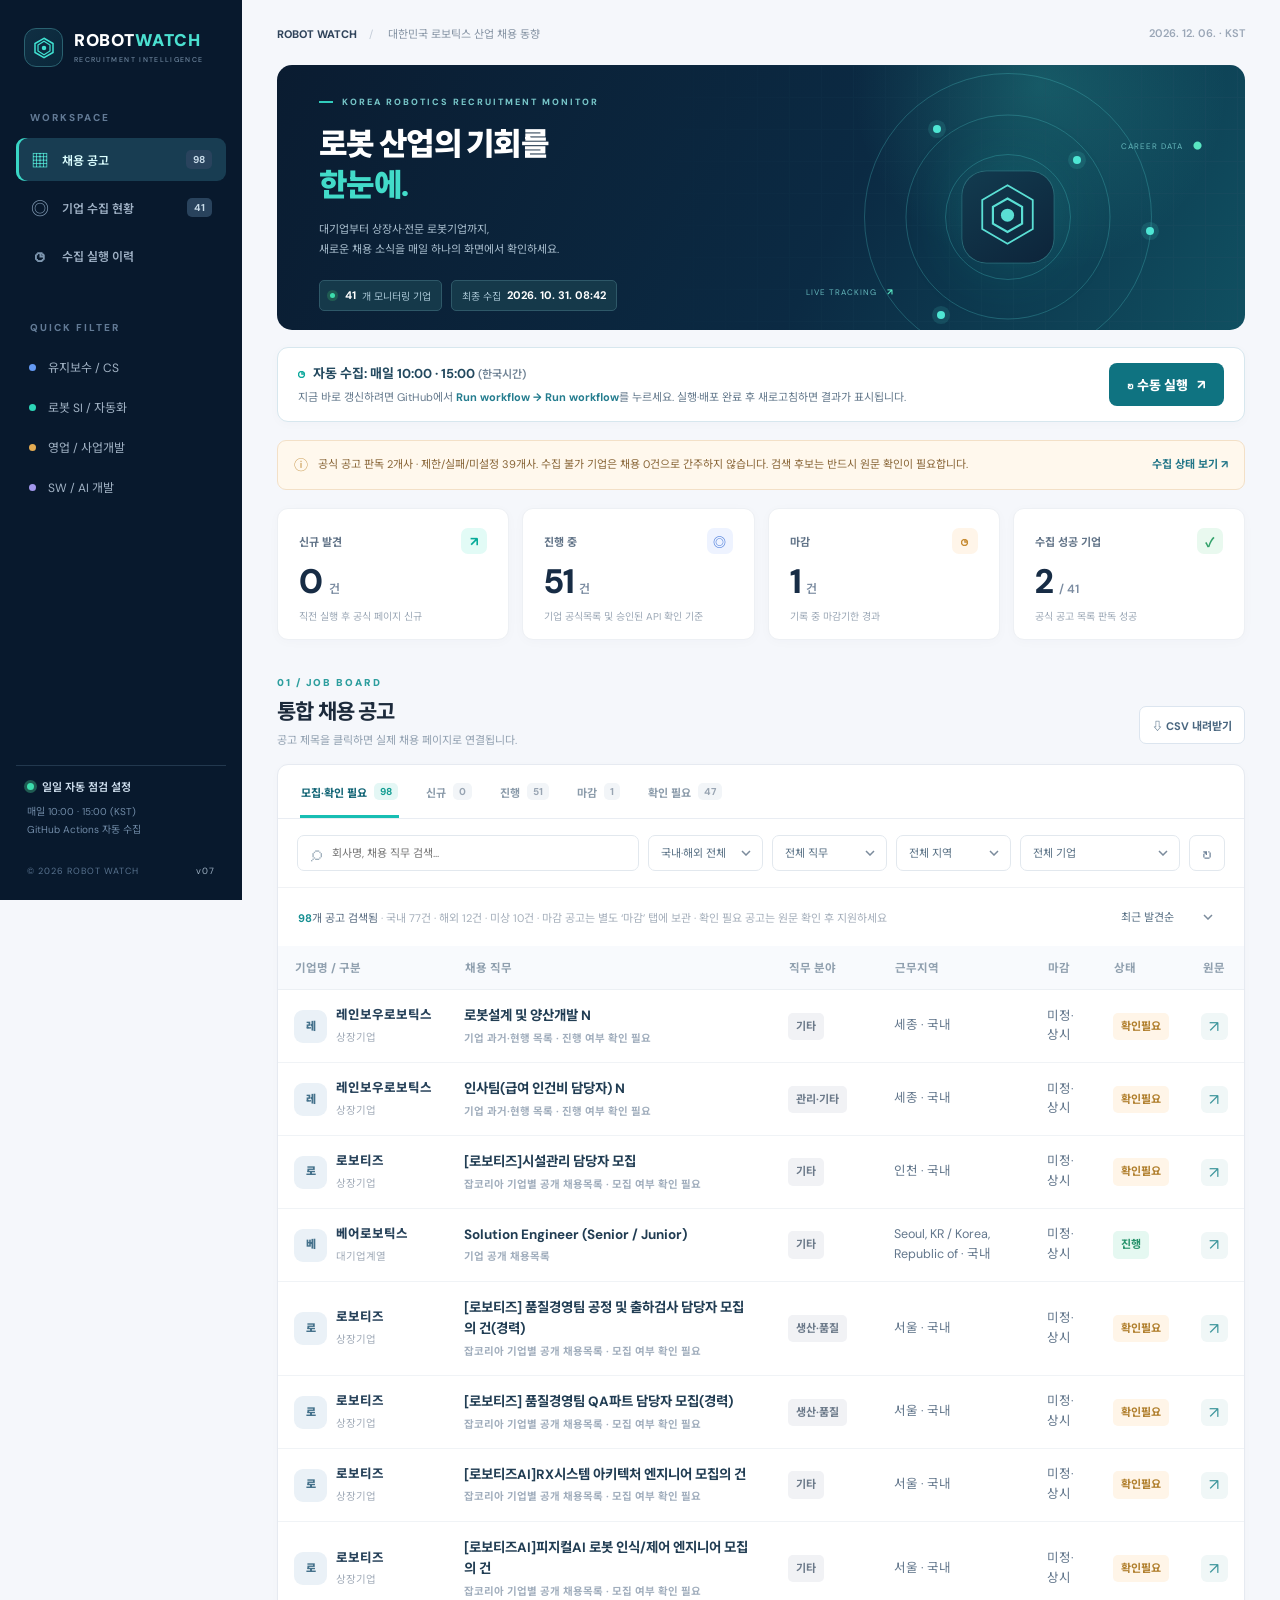
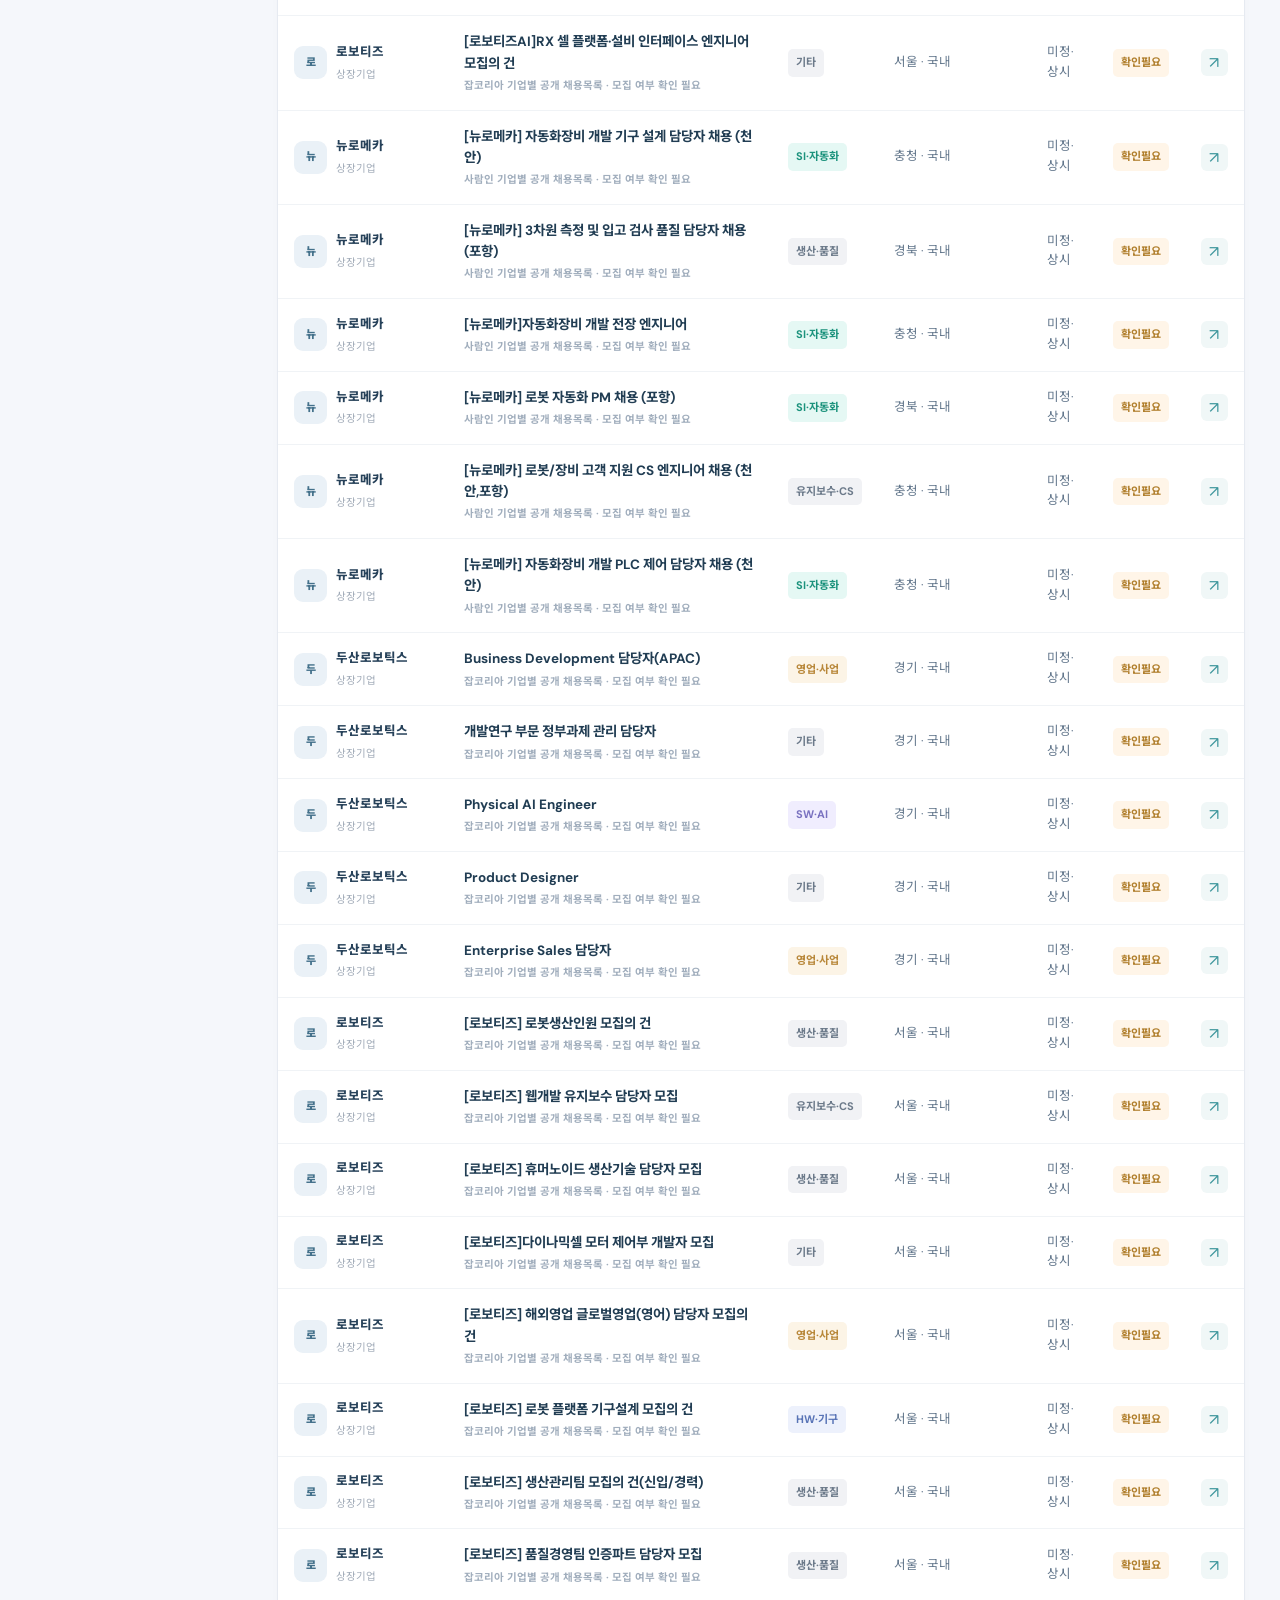
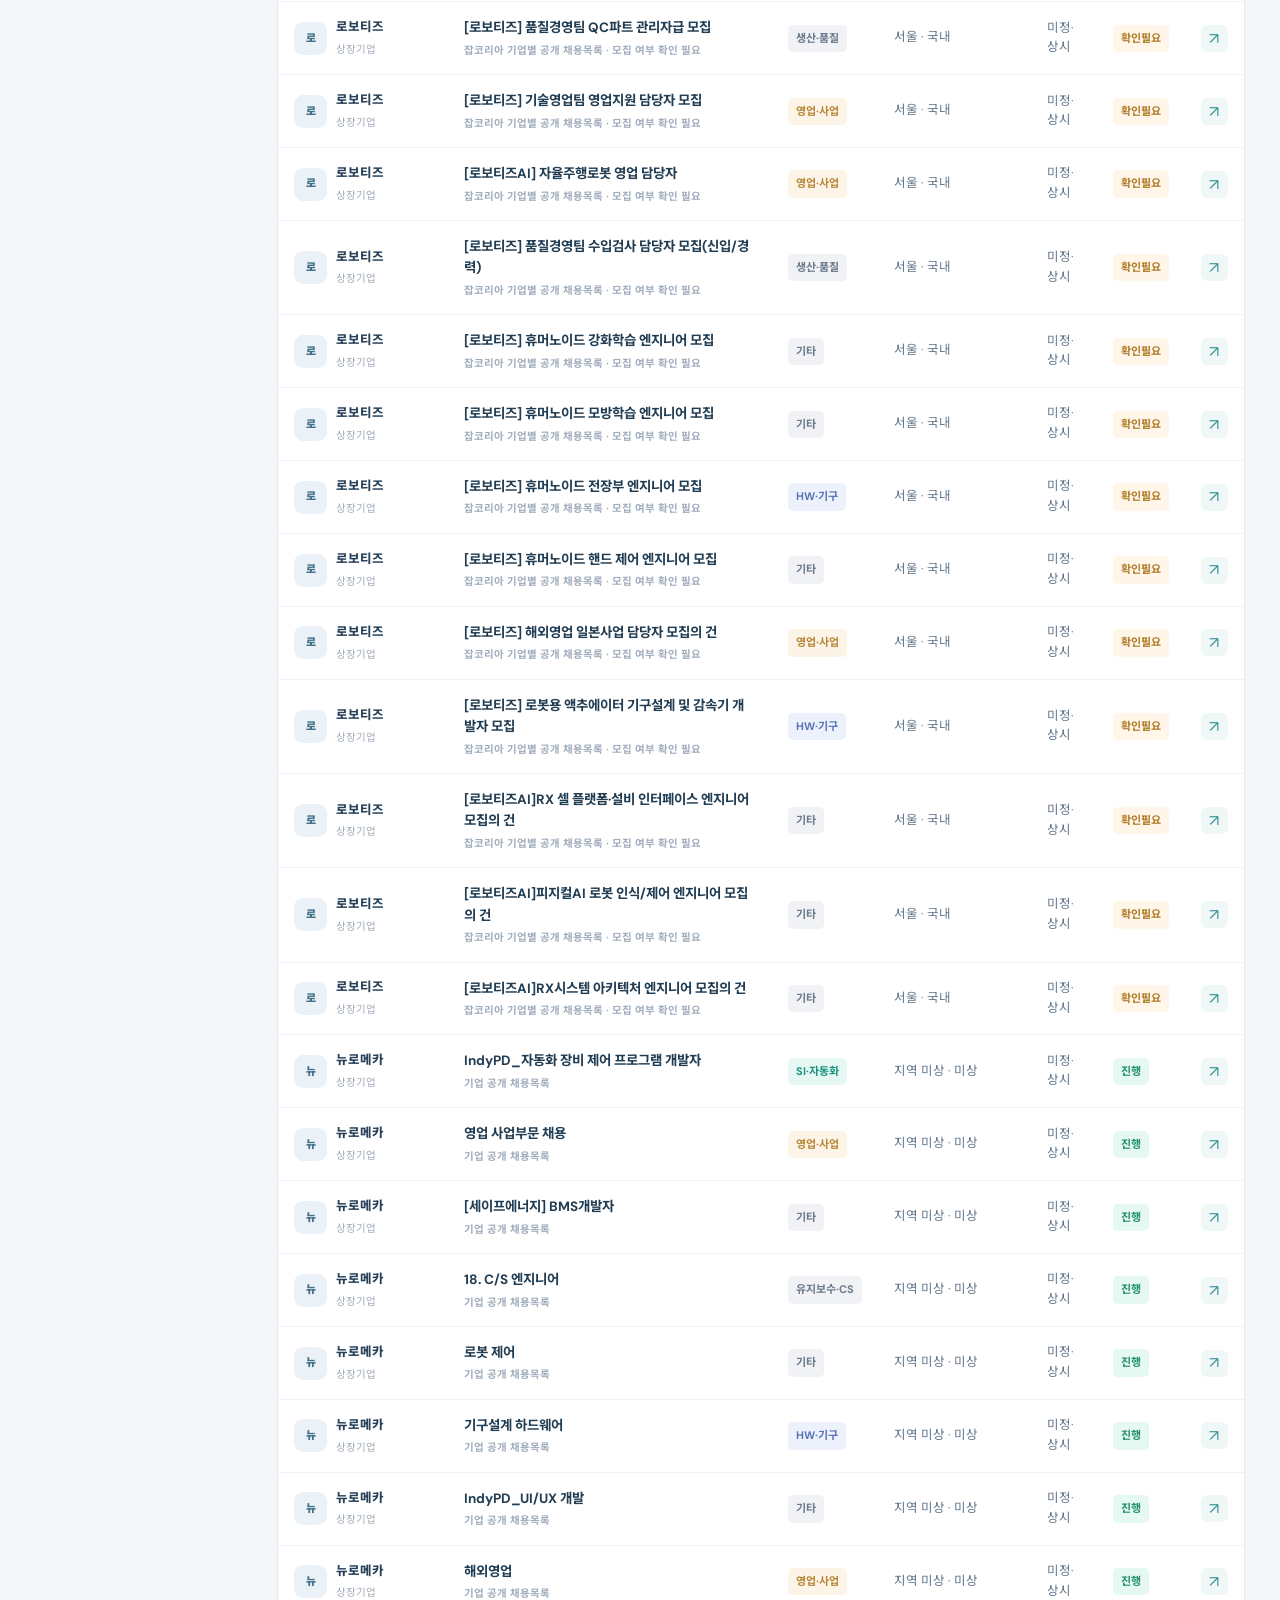
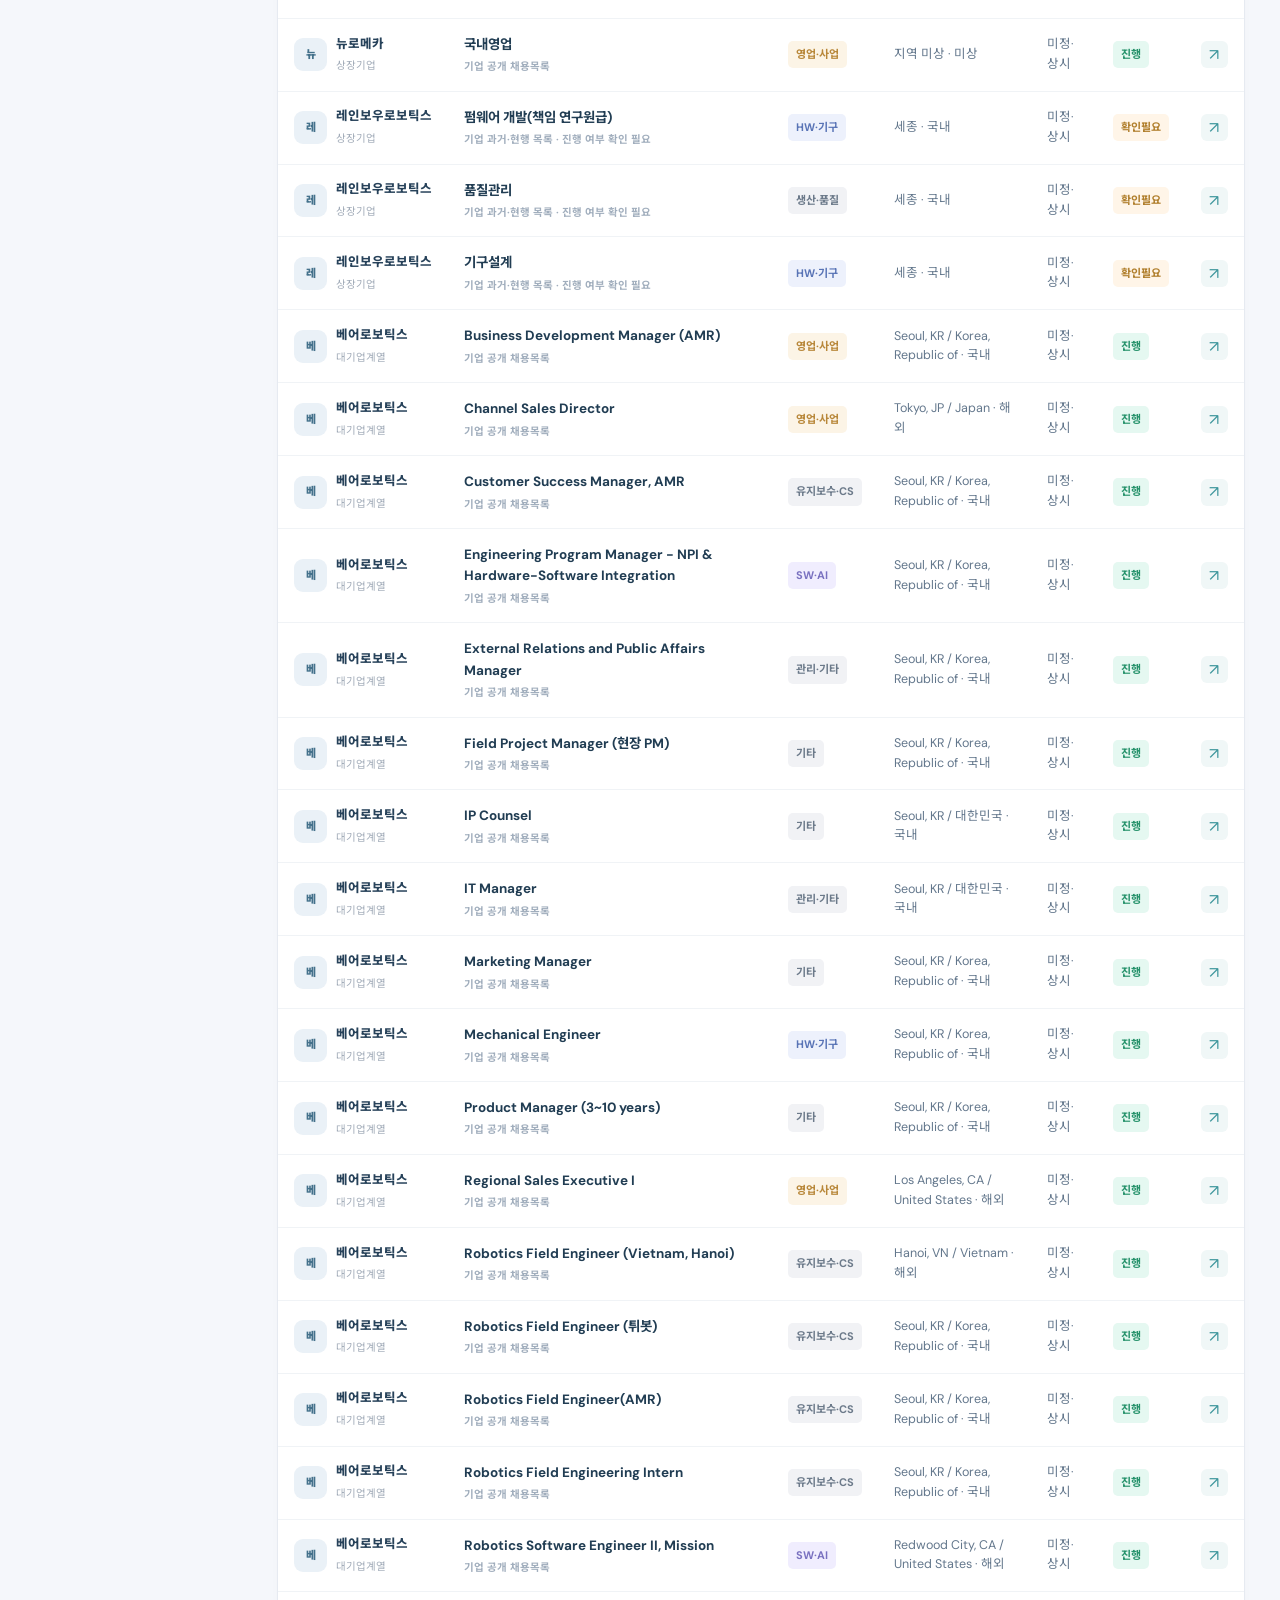
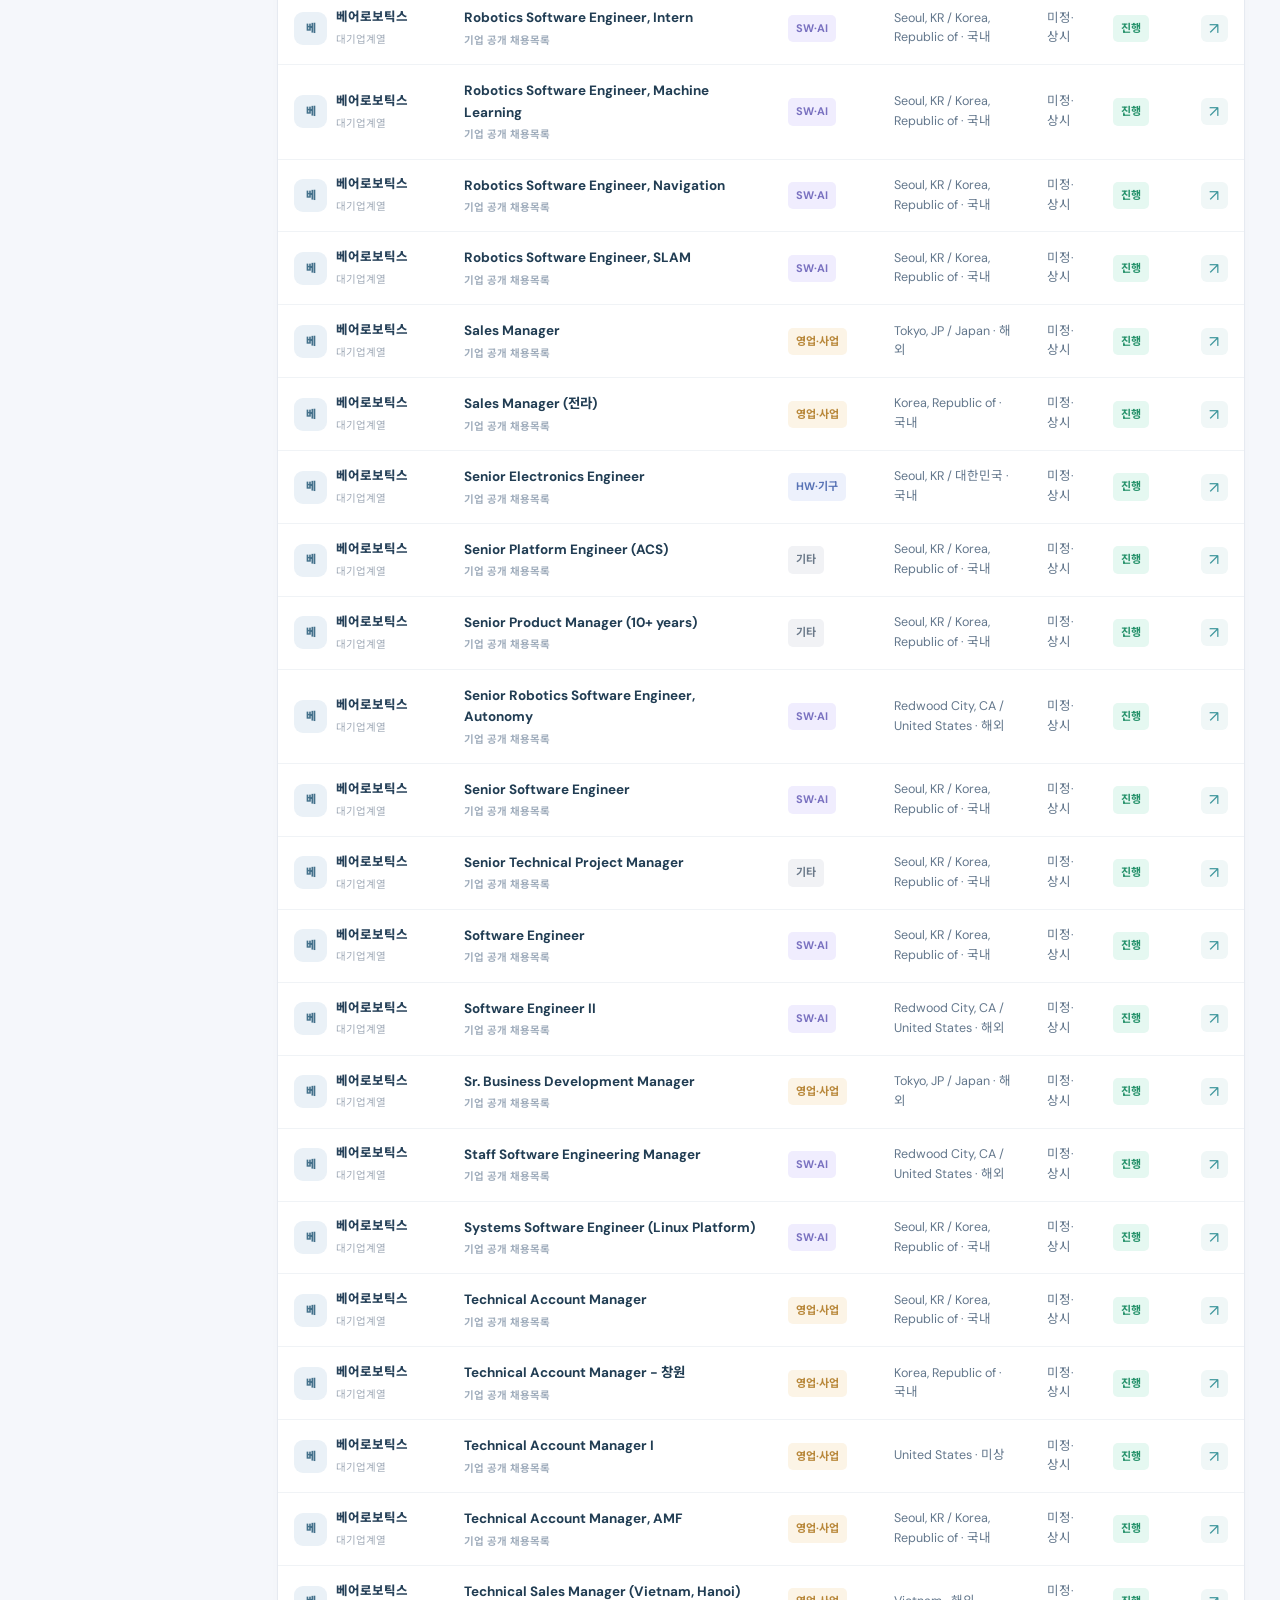
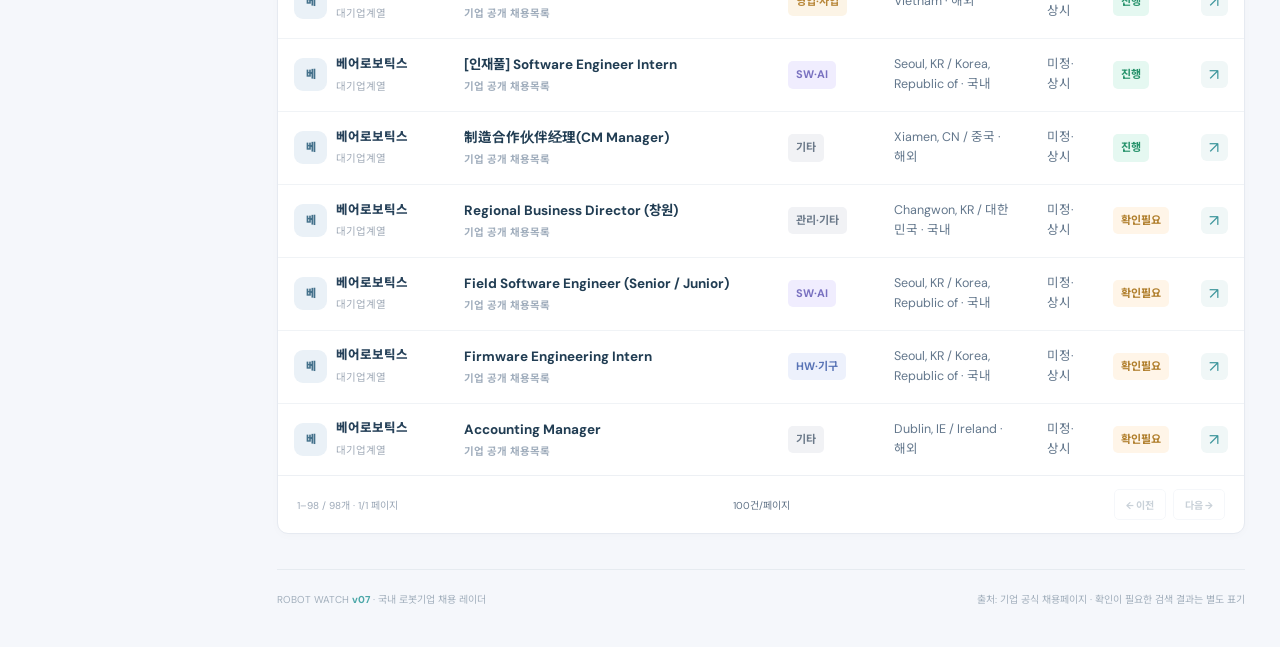
==== commit 405f1c58: "fix: mark verified expired JobKorea ads closed and hide archived jobs by default (v14)" ====
--- a/docs/index.html
+++ b/docs/index.html
@@ -1,12 +1,13 @@
 <!-- /**************************************************************
  * @name 로봇 채용 레이더 단일페이지
  * @file docs/index.html
- * @version v06
+ * @version v07
  * @description PC·모바일 채용 통합 대시보드 마크업
  * @author OpenAI ChatGPT
  * @date 2026-10-16
  * @Revisions
  * - 현재 버전:
+ *   1) 마감 공고를 기본 목록에서 제외하고 별도 마감 탭에 보존
  *   1) 기존 30개 + 중견·투자 대상 11개 확장
  *   1) 하루 2회(10:00/15:00 KST) 수집 안내와 GitHub 인증 기반 수동 실행 버튼
  *   1) LinkedIn 공고 검색 링크 표시
@@ -22,7 +23,7 @@
   <meta name="viewport" content="width=device-width, initial-scale=1"/>
   <meta name="theme-color" content="#071b31"/>
   <meta name="description" content="국내 주요 로봇기업 채용공고 자동 모니터링 — 신규·진행·마감, 직무와 지역 필터"/>
-  <title>ROBOT WATCH | 국내 로봇기업 채용 레이더 v06</title>
+  <title>ROBOT WATCH | 국내 로봇기업 채용 레이더 v07</title>
   <link rel="stylesheet" href="./styles.css"/>
   <script defer src="./seed.js"></script>
   <script defer src="./app.js"></script>
@@ -50,7 +51,7 @@
     <div class="side-bottom">
       <div class="side-activity"><span class="pulse-dot"></span><span>일일 자동 점검 설정</span></div>
       <p>매일 10:00 · 15:00 (KST)<br/>GitHub Actions 자동 수집</p>
-      <div class="side-meta">© 2026 ROBOT WATCH <span>v06</span></div>
+      <div class="side-meta">© 2026 ROBOT WATCH <span>v07</span></div>
     </div>
   </aside>
   <main class="main" id="top">
@@ -95,7 +96,7 @@
       <div class="section-heading"><div><span class="section-kicker">01 / JOB BOARD</span><h2>통합 채용 공고</h2><p>공고 제목을 클릭하면 실제 채용 페이지로 연결됩니다.</p></div><div class="section-tools"><button id="download-csv" class="button-outline" type="button">⇩ <span>CSV 내려받기</span></button></div></div>
       <div class="board">
         <div class="tab-bar" role="group" aria-label="채용 상태">
-          <button class="tab active" data-status="all" type="button">전체 <span id="num-all">0</span></button>
+          <button class="tab active" data-status="all" type="button">모집·확인 필요 <span id="num-all">0</span></button>
           <button class="tab" data-status="new" type="button">신규 <span id="num-new">0</span></button>
           <button class="tab" data-status="진행" type="button">진행 <span id="num-active">0</span></button>
           <button class="tab" data-status="마감" type="button">마감 <span id="num-closed">0</span></button>
@@ -109,7 +110,7 @@
           <label class="select-wrap"><span class="sr-only">기업</span><select id="filter-company"><option value="">전체 기업</option></select></label>
           <button class="reset" id="reset" title="필터 초기화" type="button">↻</button>
         </div>
-        <div class="table-intro"><span><b id="result-count">0</b>개 공고 검색됨 <span class="muted">· <span id="scope-counts">국내/해외 구분 중</span> · 확인 필요 공고는 원문 확인 후 지원하세요</span></span><select id="sort" aria-label="공고 정렬"><option value="recent">최근 발견순</option><option value="deadline">마감 가까운순</option><option value="company">기업명순</option></select></div>
+        <div class="table-intro"><span><b id="result-count">0</b>개 공고 검색됨 <span class="muted">· <span id="scope-counts">국내/해외 구분 중</span> · 마감 공고는 별도 ‘마감’ 탭에 보관 · 확인 필요 공고는 원문 확인 후 지원하세요</span></span><select id="sort" aria-label="공고 정렬"><option value="recent">최근 발견순</option><option value="deadline">마감 가까운순</option><option value="company">기업명순</option></select></div>
         <div class="table-scroll"><table class="jobs-table"><thead><tr><th>기업명 / 구분</th><th>채용 직무</th><th>직무 분야</th><th>근무지역</th><th>마감</th><th>상태</th><th class="last-head">원문</th></tr></thead><tbody id="jobs-body"></tbody></table></div>
         <div class="empty" id="empty-jobs" hidden><div class="empty-illustration"><span>⌕</span></div><h3>표시할 채용공고가 없습니다</h3><p id="empty-reason">첫 자동 수집이 완료되면 결과가 여기에 표시됩니다.</p><button type="button" id="empty-go-companies">기업별 수집 현황 확인 ↗</button></div>
         <div class="board-bottom"><span id="page-info">—</span><span class="page-limit">100건/페이지</span><div class="page-actions"><button id="prev-page" type="button">← 이전</button><button id="next-page" type="button">다음 →</button></div></div>
@@ -129,7 +130,7 @@
       <div class="howto"><div class="step-circle">1</div><div><h3>매일 자동 갱신 방식</h3><p>매일 10시·15시(한국시간) 및 수동 실행 시 GitHub Actions가 기업별 공식 페이지와 허용된 공개 검색 소스를 점검하고 JSON을 갱신합니다. 이후 GitHub Pages가 바뀐 데이터를 표시합니다. 별도의 PC 상시 실행은 필요하지 않습니다.</p></div></div>
     </section>
 
-    <footer class="footer"><span>ROBOT WATCH <strong>v06</strong> · 국내 로봇기업 채용 레이더</span><span>출처: 기업 공식 채용페이지 · 확인이 필요한 검색 결과는 별도 표기</span></footer>
+    <footer class="footer"><span>ROBOT WATCH <strong>v07</strong> · 국내 로봇기업 채용 레이더</span><span>출처: 기업 공식 채용페이지 · 확인이 필요한 검색 결과는 별도 표기</span></footer>
   </main>
 </div>
 </body>
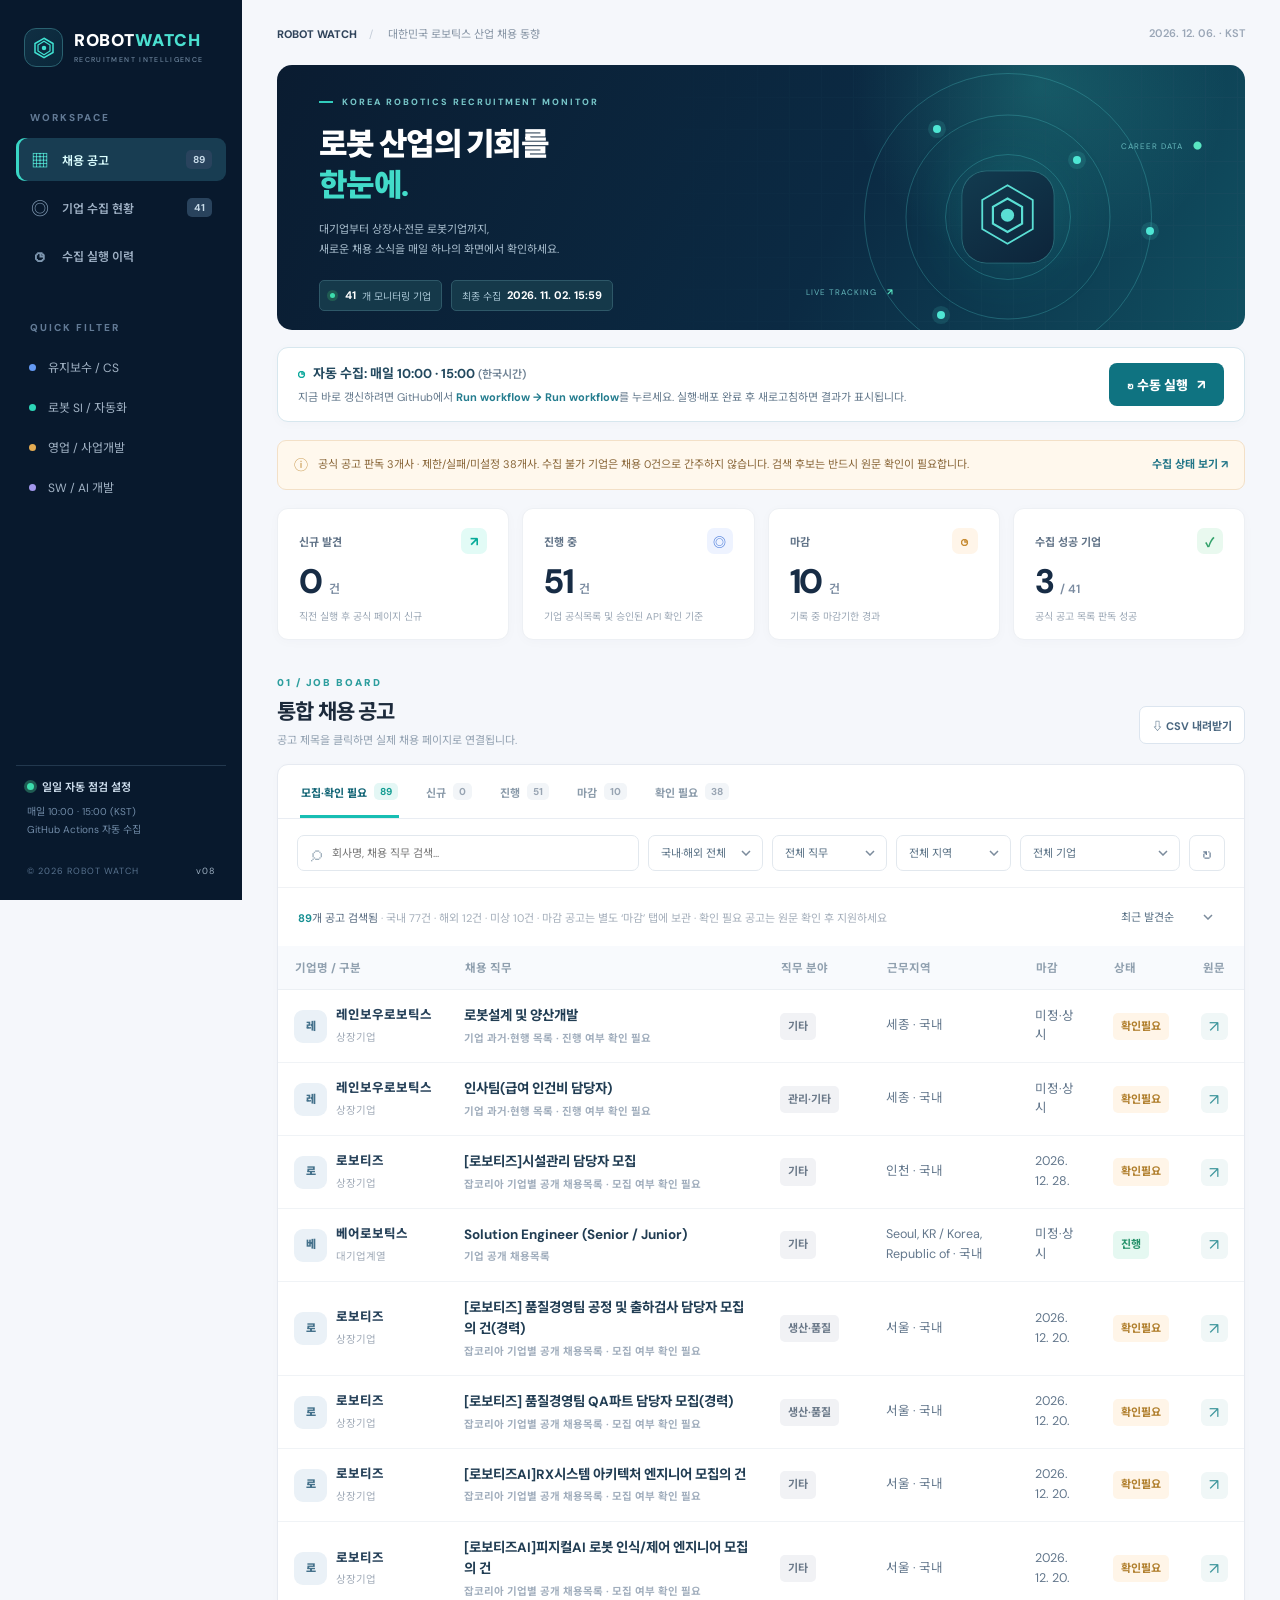
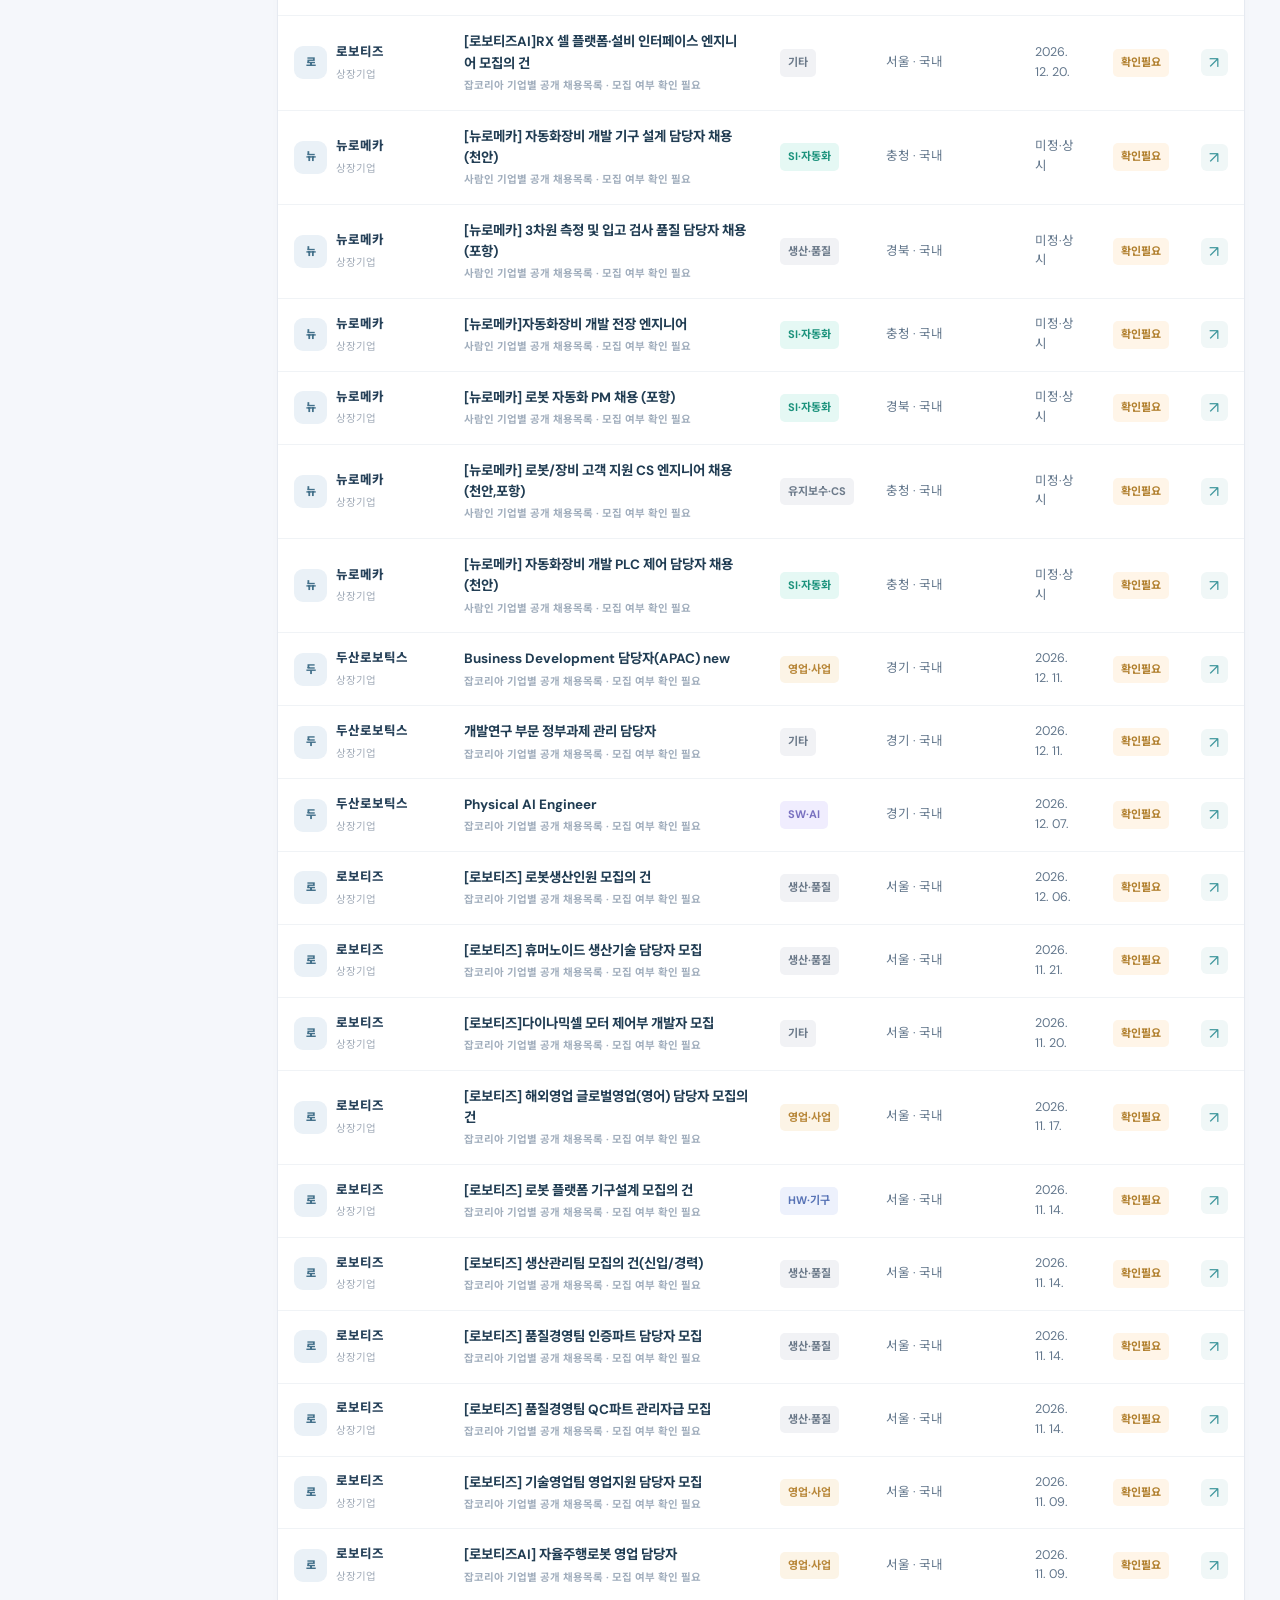
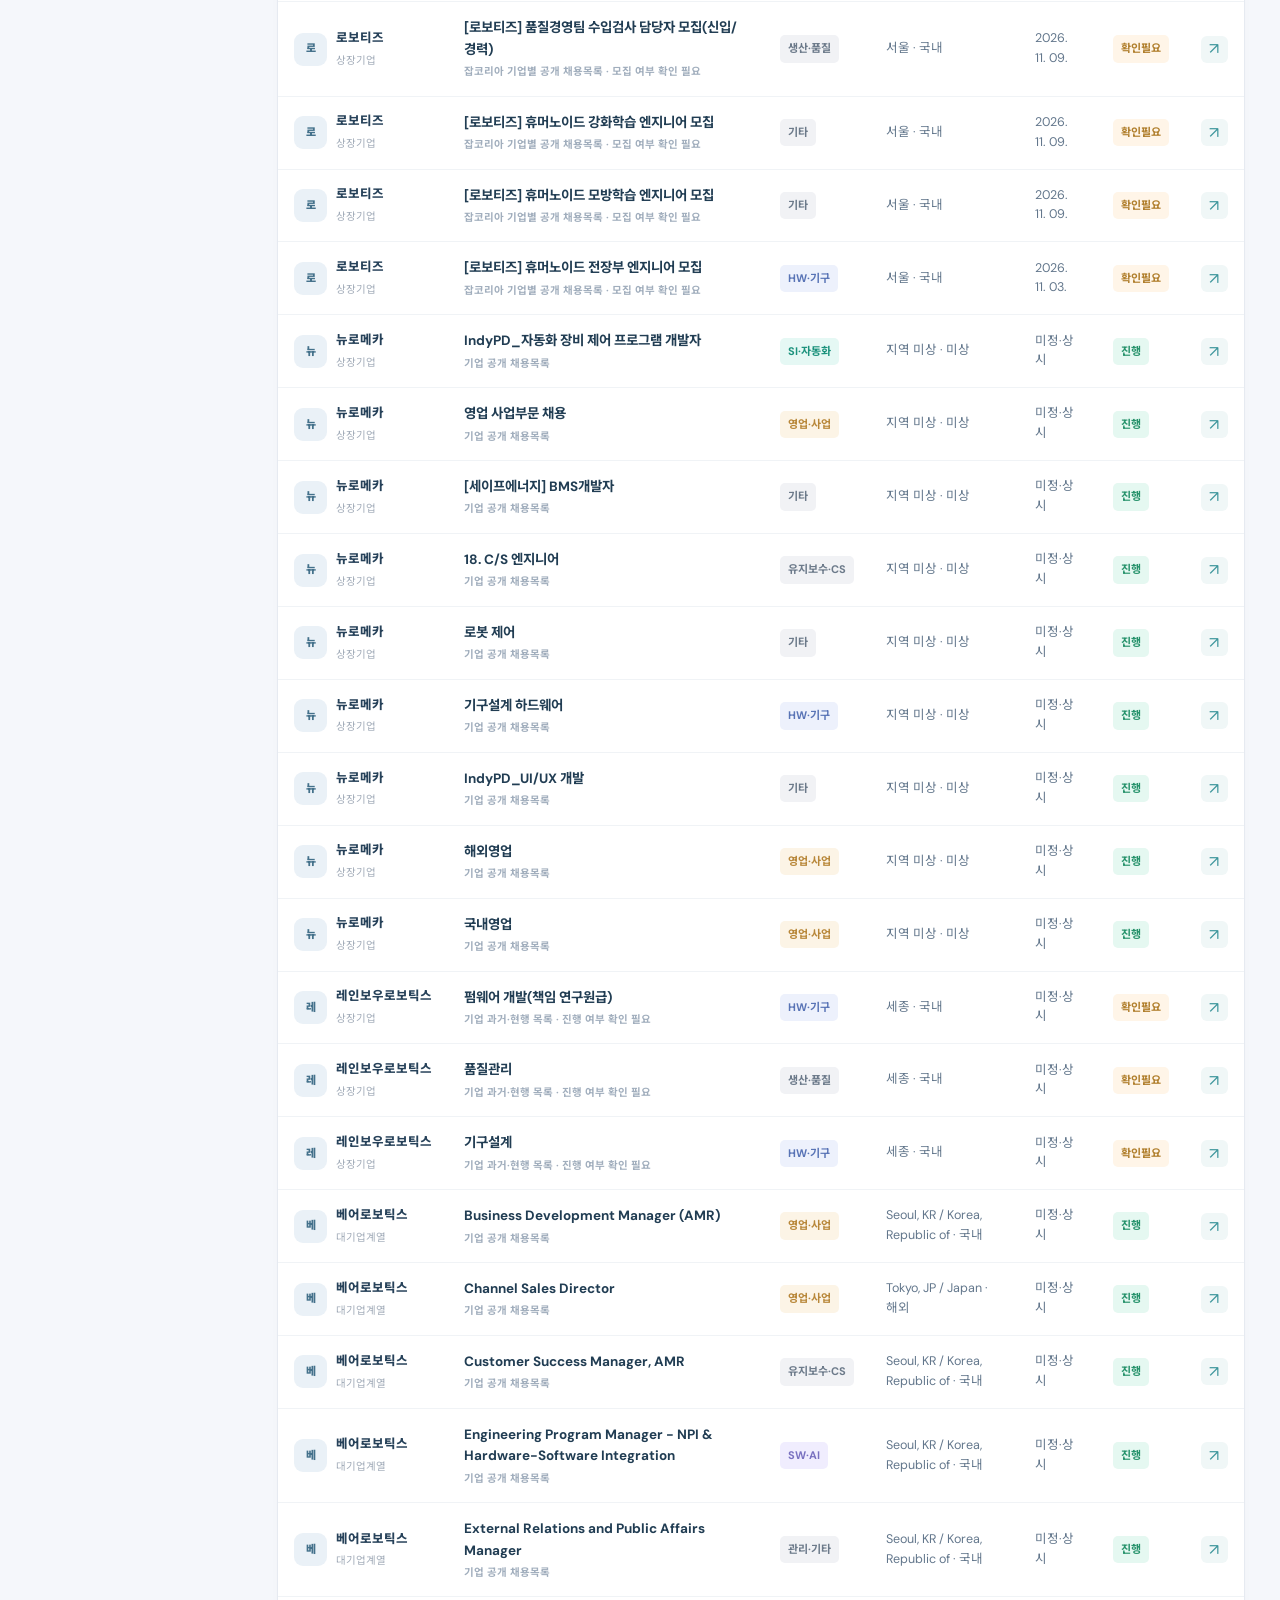
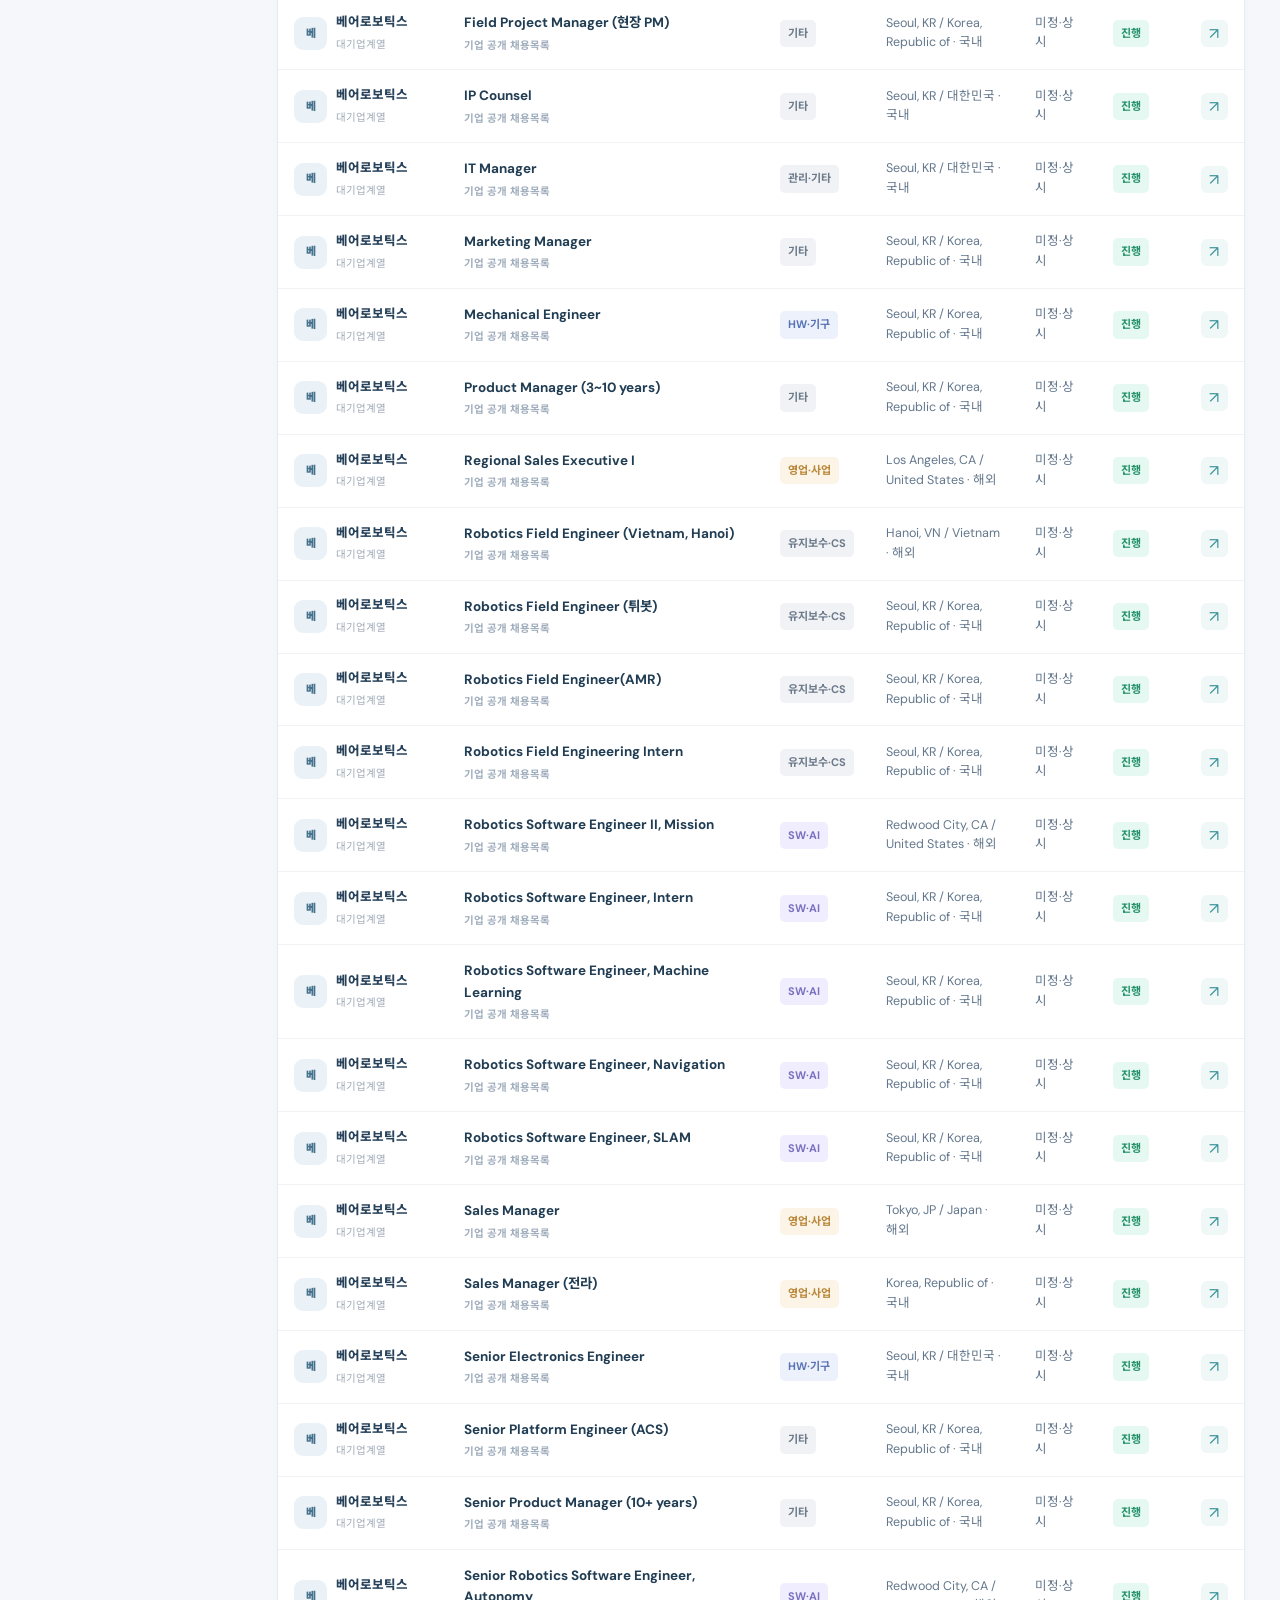
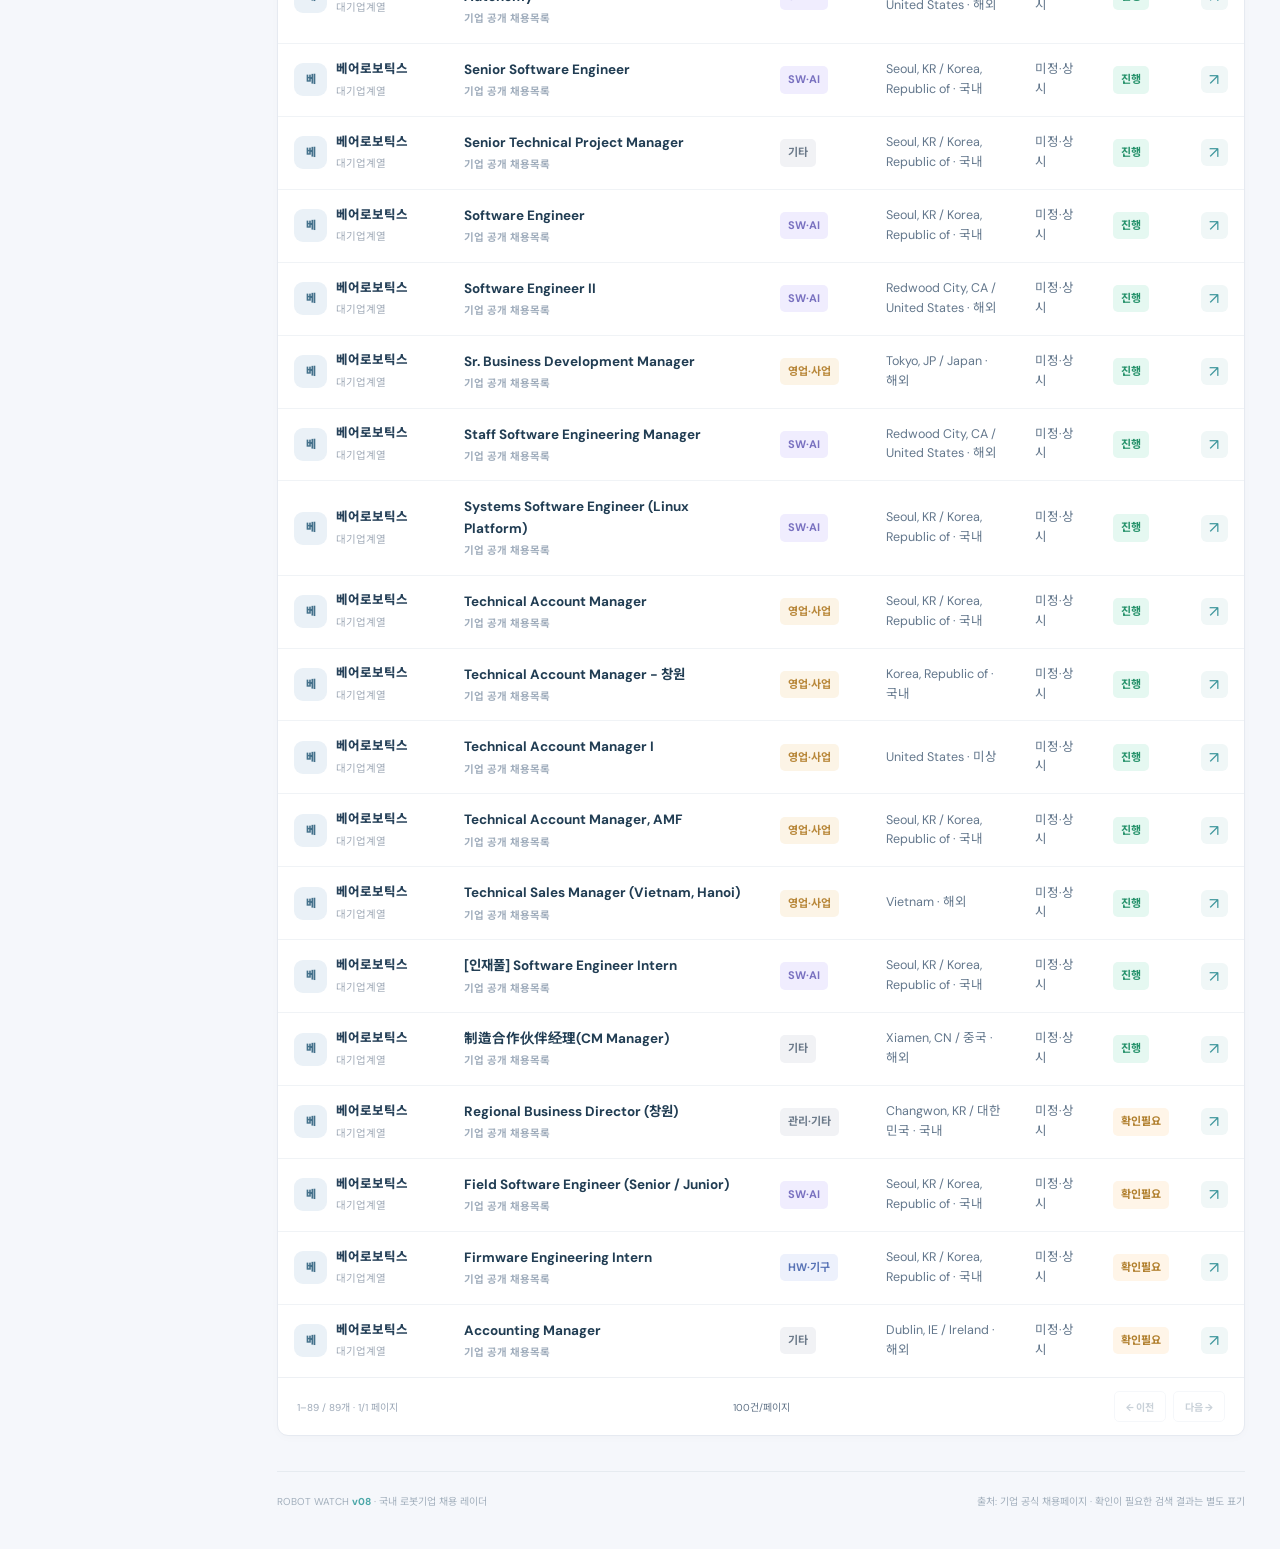
==== commit c67fa392: "feat: cover 52 robot-sector employers including Bigwave, BRILS and HL Robotics (v15)" ====
--- a/docs/index.html
+++ b/docs/index.html
@@ -1,12 +1,13 @@
 <!-- /**************************************************************
  * @name 로봇 채용 레이더 단일페이지
  * @file docs/index.html
- * @version v07
+ * @version v08
  * @description PC·모바일 채용 통합 대시보드 마크업
  * @author OpenAI ChatGPT
  * @date 2026-10-16
  * @Revisions
  * - 현재 버전:
+ *   1) 누락된 로봇 관련 기업 11곳 추가, 52개 모니터링
  *   1) 마감 공고를 기본 목록에서 제외하고 별도 마감 탭에 보존
  *   1) 기존 30개 + 중견·투자 대상 11개 확장
  *   1) 하루 2회(10:00/15:00 KST) 수집 안내와 GitHub 인증 기반 수동 실행 버튼
@@ -23,7 +24,7 @@
   <meta name="viewport" content="width=device-width, initial-scale=1"/>
   <meta name="theme-color" content="#071b31"/>
   <meta name="description" content="국내 주요 로봇기업 채용공고 자동 모니터링 — 신규·진행·마감, 직무와 지역 필터"/>
-  <title>ROBOT WATCH | 국내 로봇기업 채용 레이더 v07</title>
+  <title>ROBOT WATCH | 국내 로봇기업 채용 레이더 v08</title>
   <link rel="stylesheet" href="./styles.css"/>
   <script defer src="./seed.js"></script>
   <script defer src="./app.js"></script>
@@ -38,7 +39,7 @@
     <div class="side-overline">WORKSPACE</div>
     <nav class="side-nav" aria-label="섹션 전환">
       <button data-view="jobs" class="side-nav-item active" type="button"><span class="nav-icon">▦</span><span>채용 공고</span><span id="nav-job-count" class="nav-amount">0</span></button>
-      <button data-view="companies" class="side-nav-item" type="button"><span class="nav-icon">◎</span><span>기업 수집 현황</span><span id="nav-company-count" class="nav-amount">41</span></button>
+      <button data-view="companies" class="side-nav-item" type="button"><span class="nav-icon">◎</span><span>기업 수집 현황</span><span id="nav-company-count" class="nav-amount">52</span></button>
       <button data-view="history" class="side-nav-item" type="button"><span class="nav-icon">◷</span><span>수집 실행 이력</span></button>
     </nav>
     <div class="side-overline spaced">QUICK FILTER</div>
@@ -51,7 +52,7 @@
     <div class="side-bottom">
       <div class="side-activity"><span class="pulse-dot"></span><span>일일 자동 점검 설정</span></div>
       <p>매일 10:00 · 15:00 (KST)<br/>GitHub Actions 자동 수집</p>
-      <div class="side-meta">© 2026 ROBOT WATCH <span>v07</span></div>
+      <div class="side-meta">© 2026 ROBOT WATCH <span>v08</span></div>
     </div>
   </aside>
   <main class="main" id="top">
@@ -63,7 +64,7 @@
         <h1 id="hero-title">로봇 산업의 기회를<br/><em>한눈에.</em></h1>
         <p>대기업부터 상장사·전문 로봇기업까지,<br/>새로운 채용 소식을 매일 하나의 화면에서 확인하세요.</p>
         <div class="hero-footer">
-          <span class="hero-pill"><span class="tiny-circle"></span><strong id="hero-company-count">41</strong>개 모니터링 기업</span>
+          <span class="hero-pill"><span class="tiny-circle"></span><strong id="hero-company-count">52</strong>개 모니터링 기업</span>
           <span class="hero-pill">최종 수집 <strong id="last-sync">수집 전</strong></span>
         </div>
       </div>
@@ -89,7 +90,7 @@
       <div class="stat-card"><div class="stat-label">신규 발견 <span class="stat-symbol teal">↗</span></div><div class="stat-main"><strong id="stat-new">0</strong><small>건</small></div><p>직전 실행 후 공식 페이지 신규</p></div>
       <div class="stat-card"><div class="stat-label">진행 중 <span class="stat-symbol blue">◎</span></div><div class="stat-main"><strong id="stat-active">0</strong><small>건</small></div><p>기업 공식목록 및 승인된 API 확인 기준</p></div>
       <div class="stat-card"><div class="stat-label">마감 <span class="stat-symbol amber">◷</span></div><div class="stat-main"><strong id="stat-closed">0</strong><small>건</small></div><p>기록 중 마감기한 경과</p></div>
-      <div class="stat-card"><div class="stat-label">수집 성공 기업 <span class="stat-symbol green">✓</span></div><div class="stat-main"><strong id="stat-success">0</strong><small id="stat-success-total">/ 41</small></div><p>공식 공고 목록 판독 성공</p></div>
+      <div class="stat-card"><div class="stat-label">수집 성공 기업 <span class="stat-symbol green">✓</span></div><div class="stat-main"><strong id="stat-success">0</strong><small id="stat-success-total">/ 52</small></div><p>공식 공고 목록 판독 성공</p></div>
     </section>
 
     <section id="jobs-view" class="view-panel">
@@ -120,7 +121,7 @@
     <section id="companies-view" class="view-panel" hidden>
       <div class="section-heading"><div><span class="section-kicker">02 / SOURCE HEALTH</span><h2>기업별 수집 현황</h2><p>중견기업·대기업 투자기업 추가. 분류별·기업명 내림차순, 투자자 및 근거 링크 제공. 접속 성공과 공고 판독은 별개입니다.</p></div></div>
       <div class="health-legend"><span><i class="legend-dot good"></i> 성공 · 공고 판독 가능</span><span><i class="legend-dot partial"></i> 제한 · 접속은 가능, 판독 제한</span><span><i class="legend-dot failed"></i> 실패/보안오류 · 요청 실패 또는 인증서 검증 오류</span><span><i class="legend-dot idle"></i> 미설정/미실행</span></div>
-      <div class="source-board" id="sources"><div class="source-toolbar"><span><strong id="companies-total">41</strong>개 대상 기업</span><label>기업 검색 <input type="search" id="company-search" placeholder="기업명 찾기..."/></label></div><div class="table-scroll"><table class="companies-table"><thead><tr><th>기업명 / 대기업 투자·관심 분야</th><th>분류</th><th>수집 상태</th><th>공식 목록</th><th>전문사이트 후보</th><th>최근 확인 / 사유</th><th>공식/잡코리아/사람인/인크루트/LinkedIn</th></tr></thead><tbody id="companies-body"></tbody></table></div></div>
+      <div class="source-board" id="sources"><div class="source-toolbar"><span><strong id="companies-total">52</strong>개 대상 기업</span><label>기업 검색 <input type="search" id="company-search" placeholder="기업명 찾기..."/></label></div><div class="table-scroll"><table class="companies-table"><thead><tr><th>기업명 / 대기업 투자·관심 분야</th><th>분류</th><th>수집 상태</th><th>공식 목록</th><th>전문사이트 후보</th><th>최근 확인 / 사유</th><th>공식/잡코리아/사람인/인크루트/LinkedIn</th></tr></thead><tbody id="companies-body"></tbody></table></div></div>
       <div class="footnote">* ‘성공’은 공고 목록을 읽었다는 뜻이며 전체 채용공고를 누락 없이 확보했다는 보증은 아닙니다. ‘제한’과 ‘미설정’을 0건 채용으로 해석하지 마세요. 잡코리아·사람인·인크루트·LinkedIn 검색 후보는 현재 모집 중임을 보장하지 않습니다. 사람인 API 연동은 별도 이용 승인이 필요합니다.</div>
     </section>
 
@@ -130,7 +131,7 @@
       <div class="howto"><div class="step-circle">1</div><div><h3>매일 자동 갱신 방식</h3><p>매일 10시·15시(한국시간) 및 수동 실행 시 GitHub Actions가 기업별 공식 페이지와 허용된 공개 검색 소스를 점검하고 JSON을 갱신합니다. 이후 GitHub Pages가 바뀐 데이터를 표시합니다. 별도의 PC 상시 실행은 필요하지 않습니다.</p></div></div>
     </section>
 
-    <footer class="footer"><span>ROBOT WATCH <strong>v07</strong> · 국내 로봇기업 채용 레이더</span><span>출처: 기업 공식 채용페이지 · 확인이 필요한 검색 결과는 별도 표기</span></footer>
+    <footer class="footer"><span>ROBOT WATCH <strong>v08</strong> · 국내 로봇기업 채용 레이더</span><span>출처: 기업 공식 채용페이지 · 확인이 필요한 검색 결과는 별도 표기</span></footer>
   </main>
 </div>
 </body>
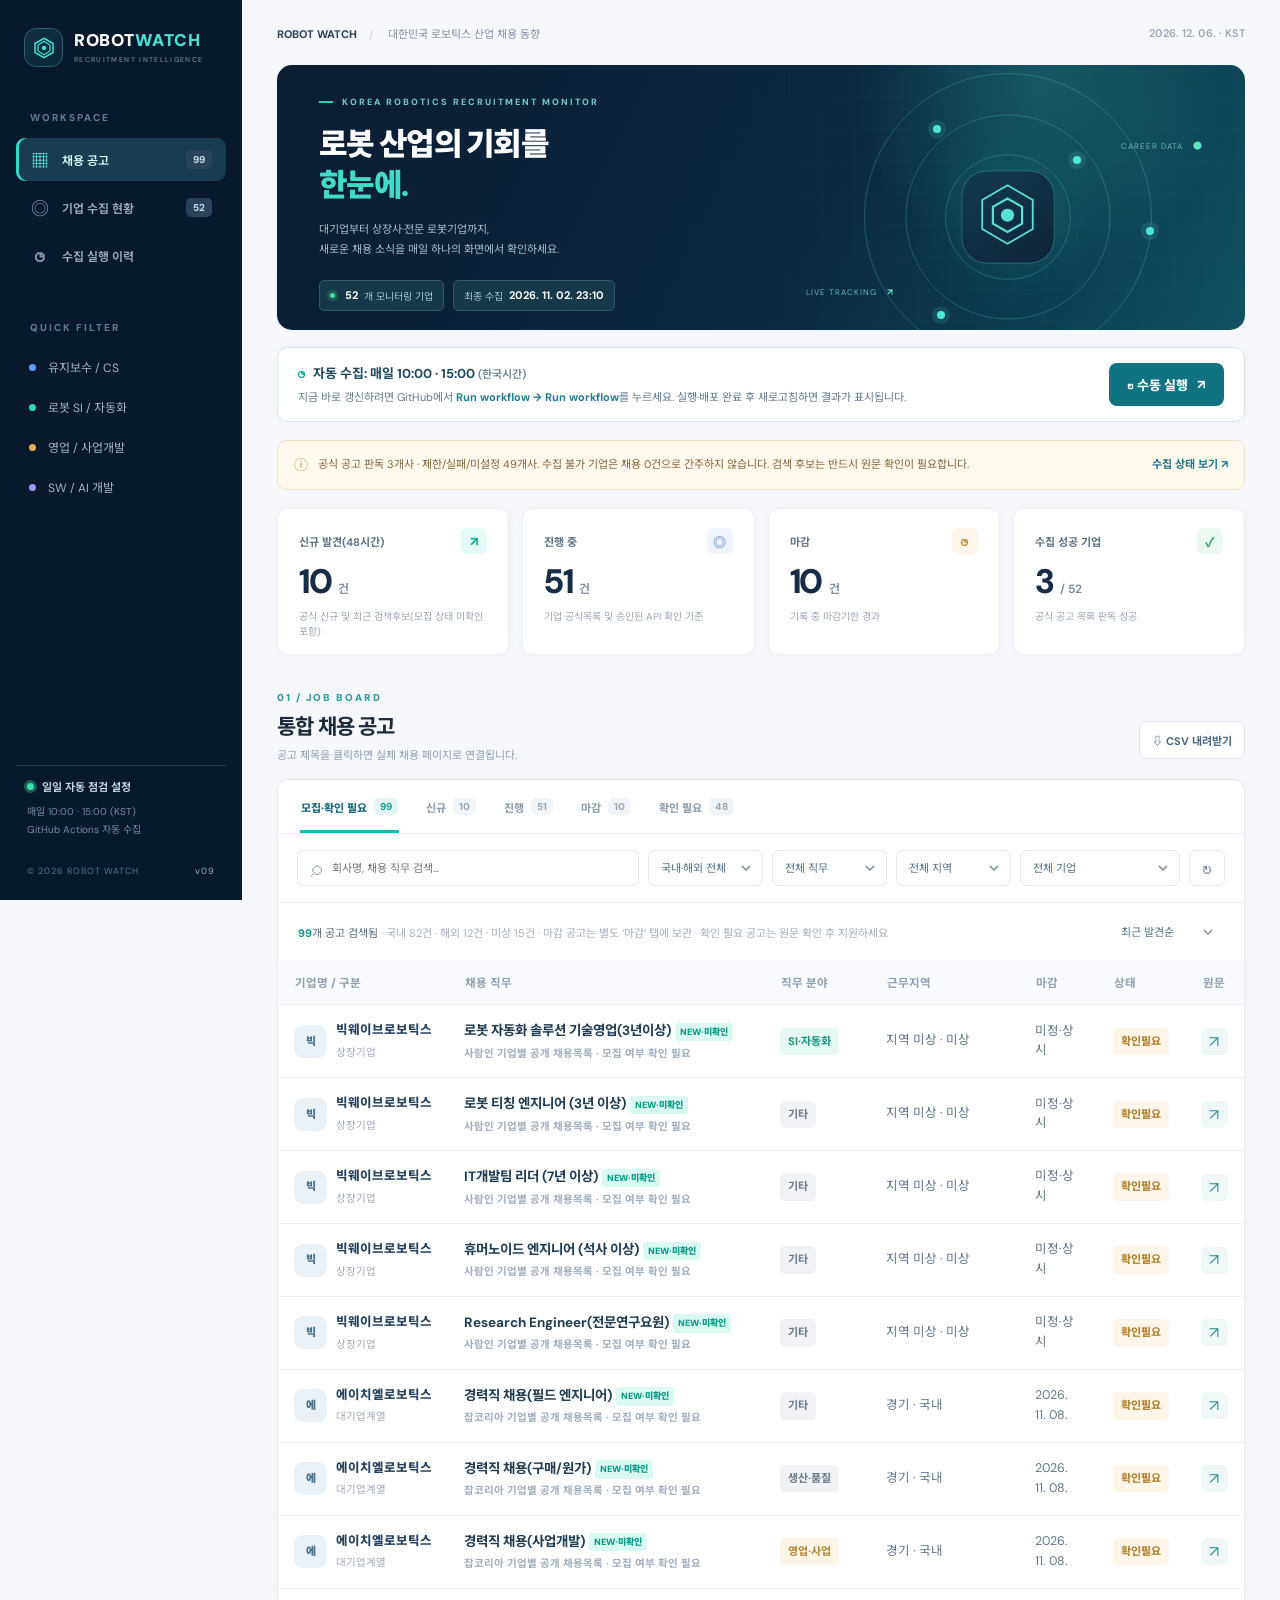
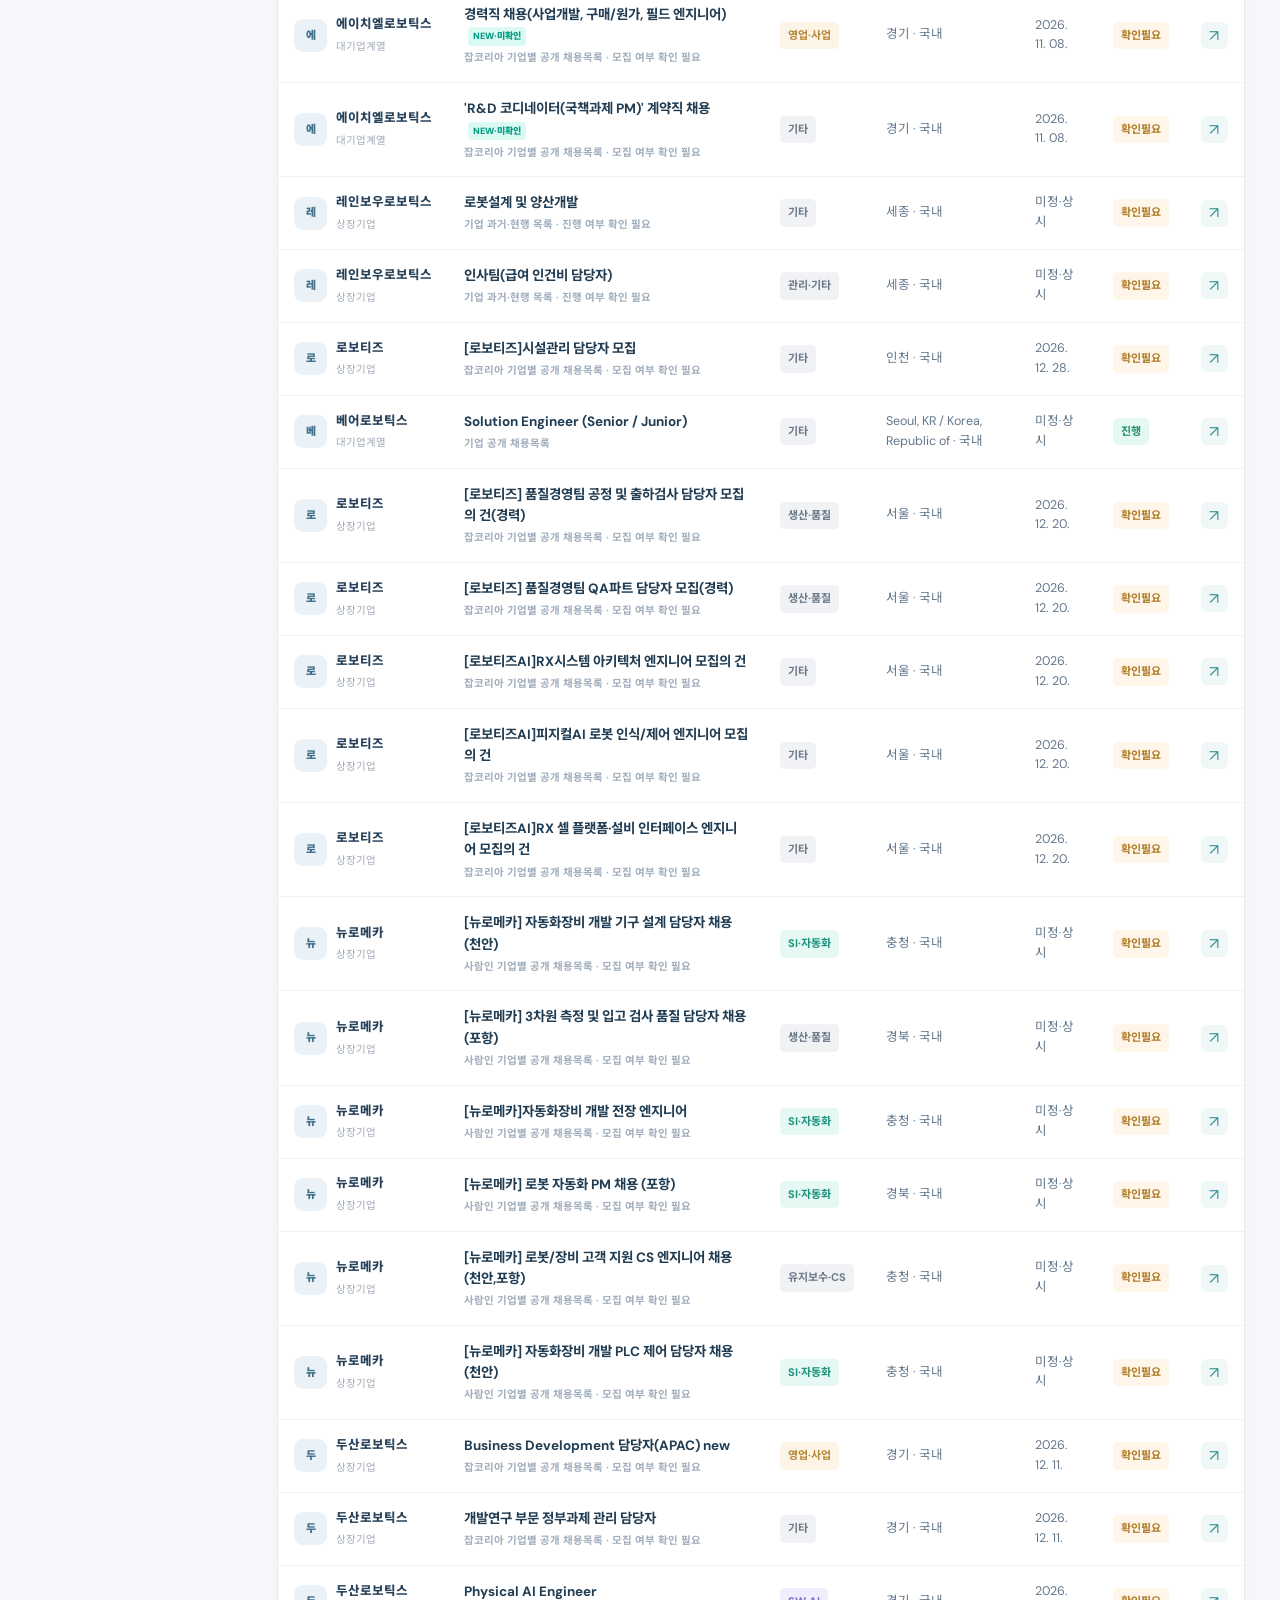
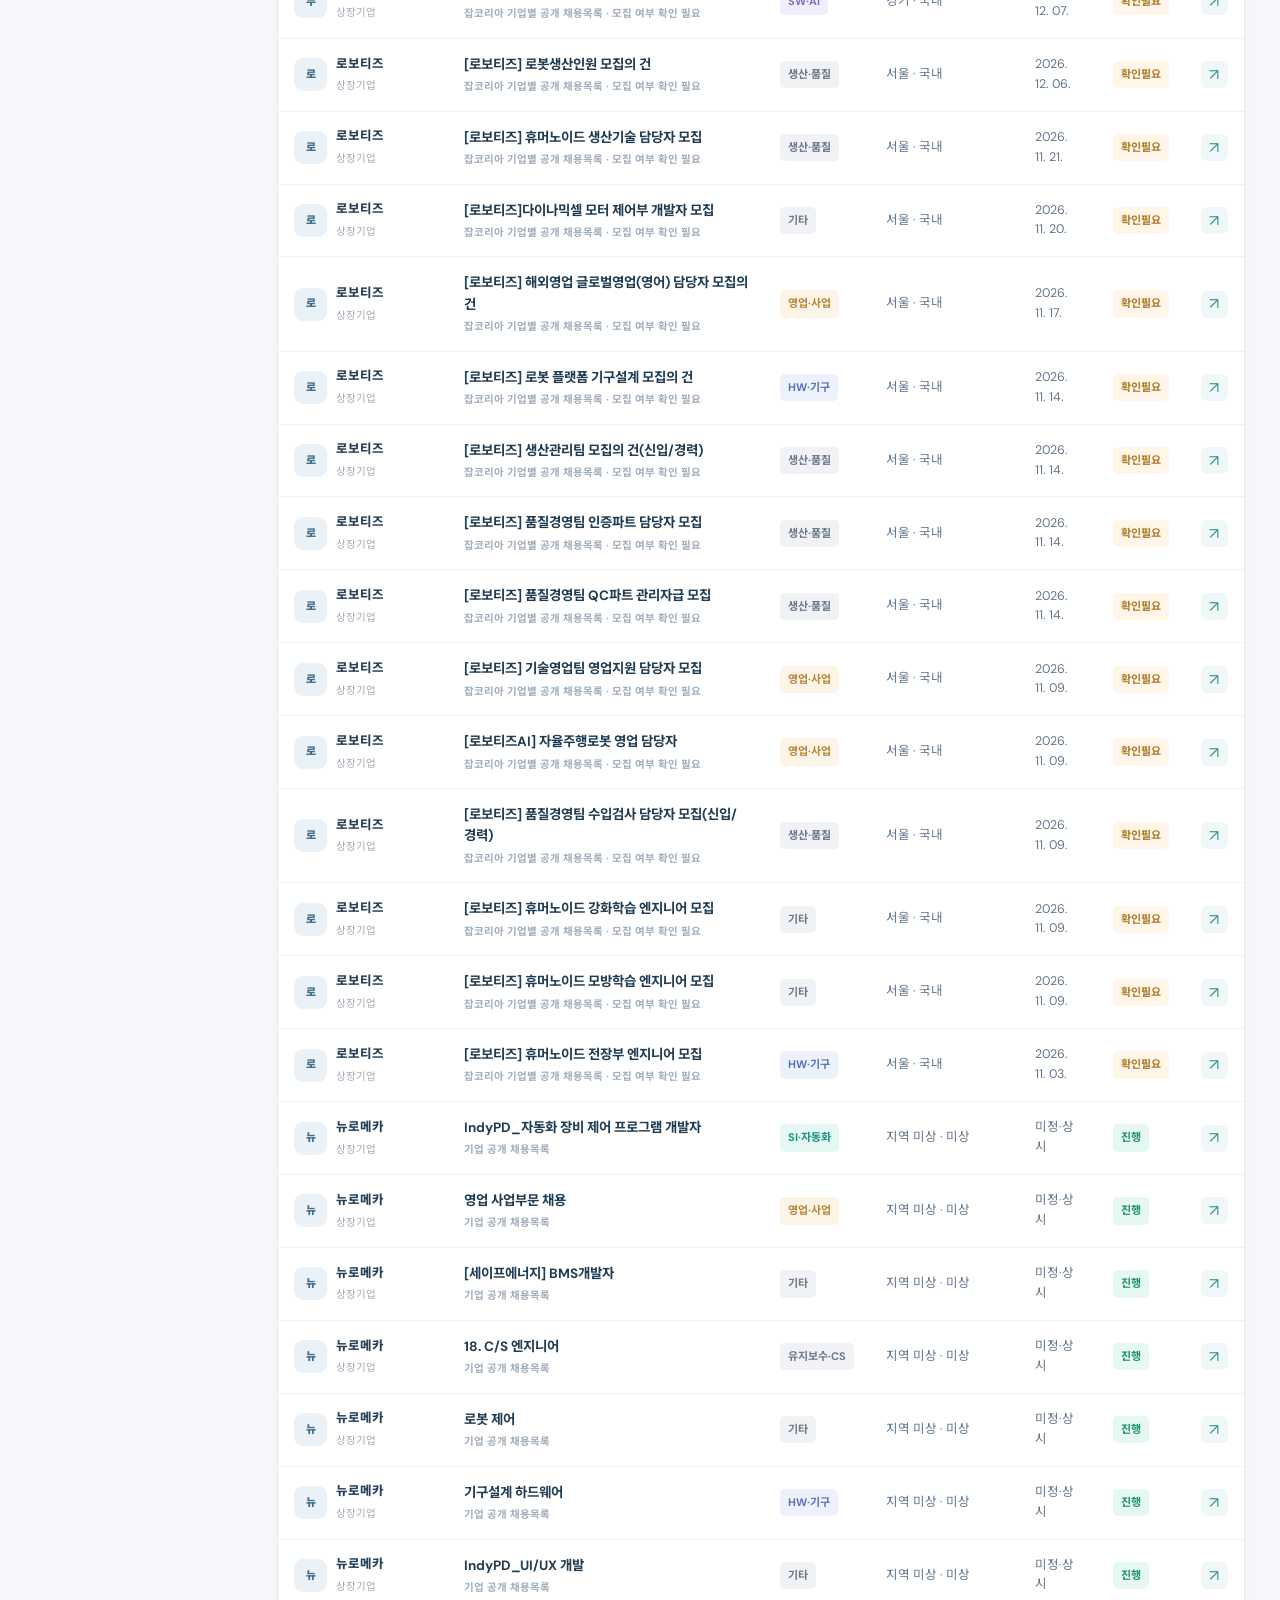
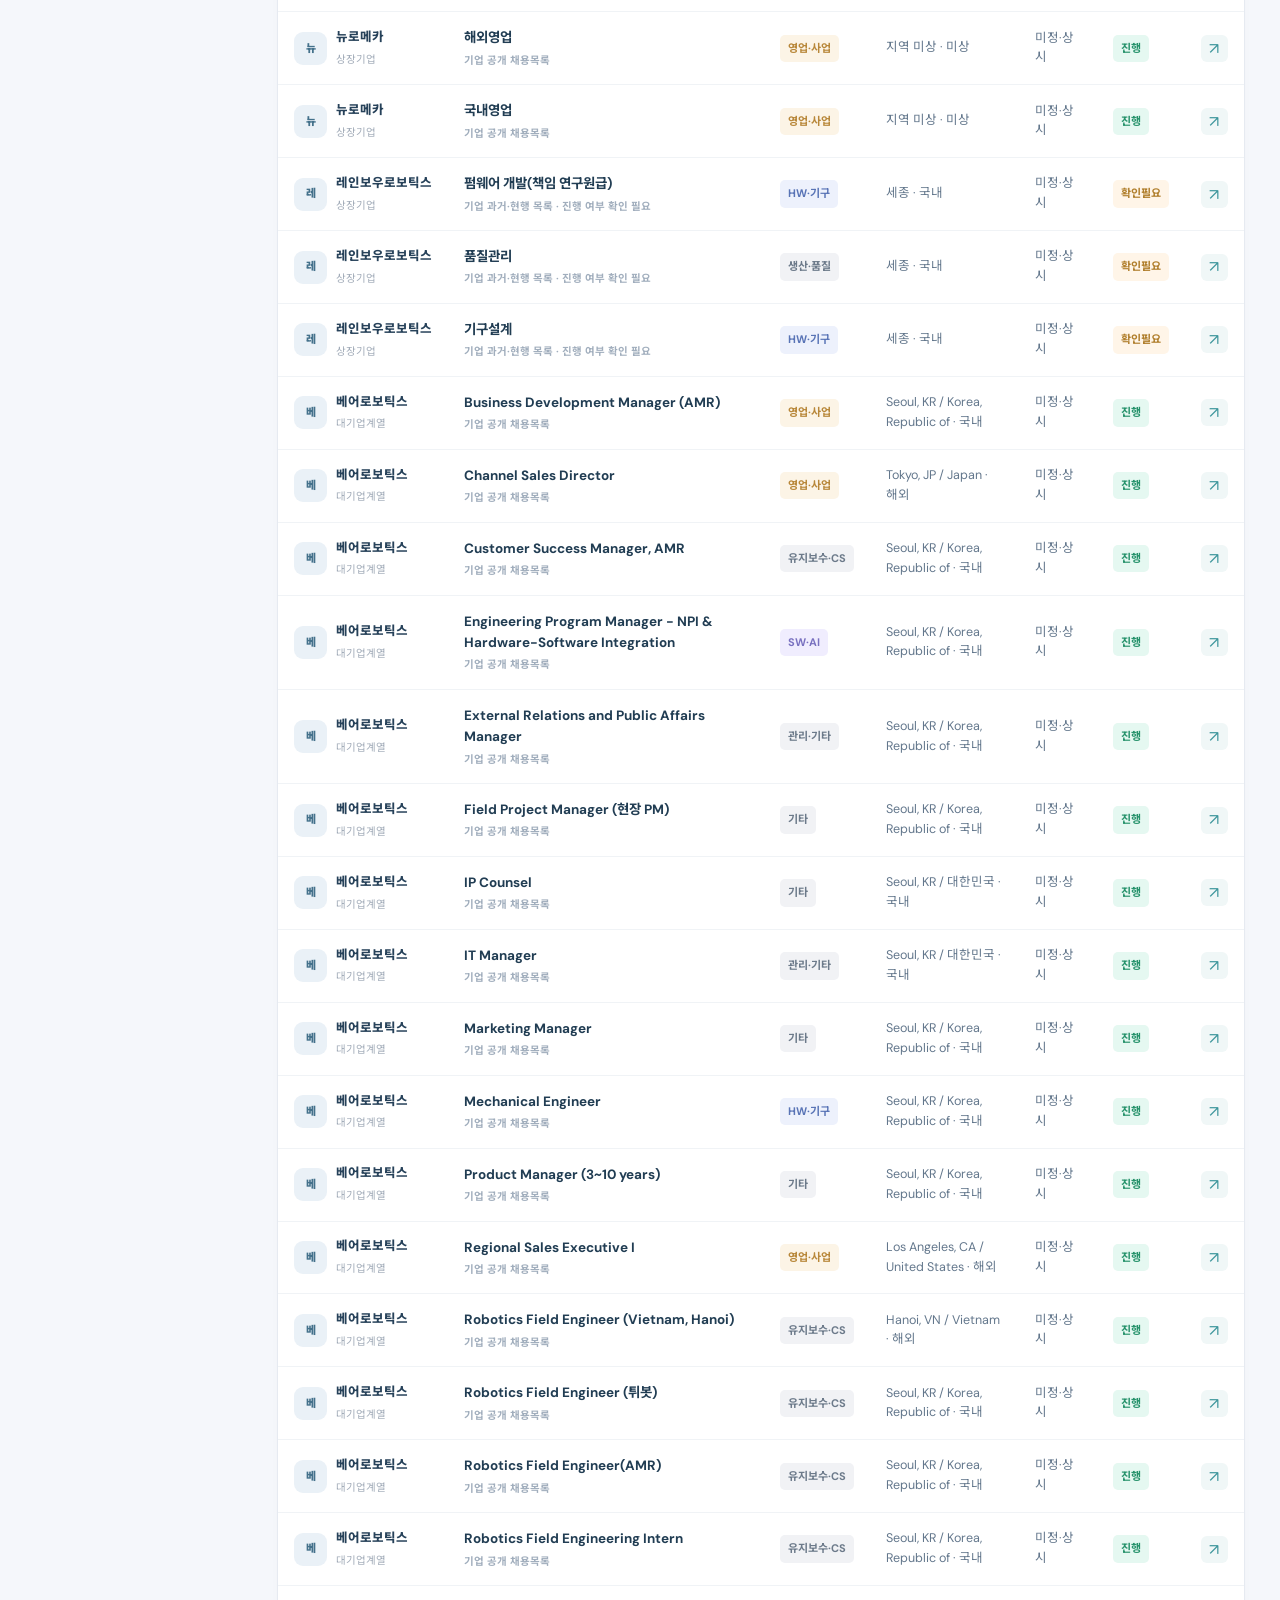
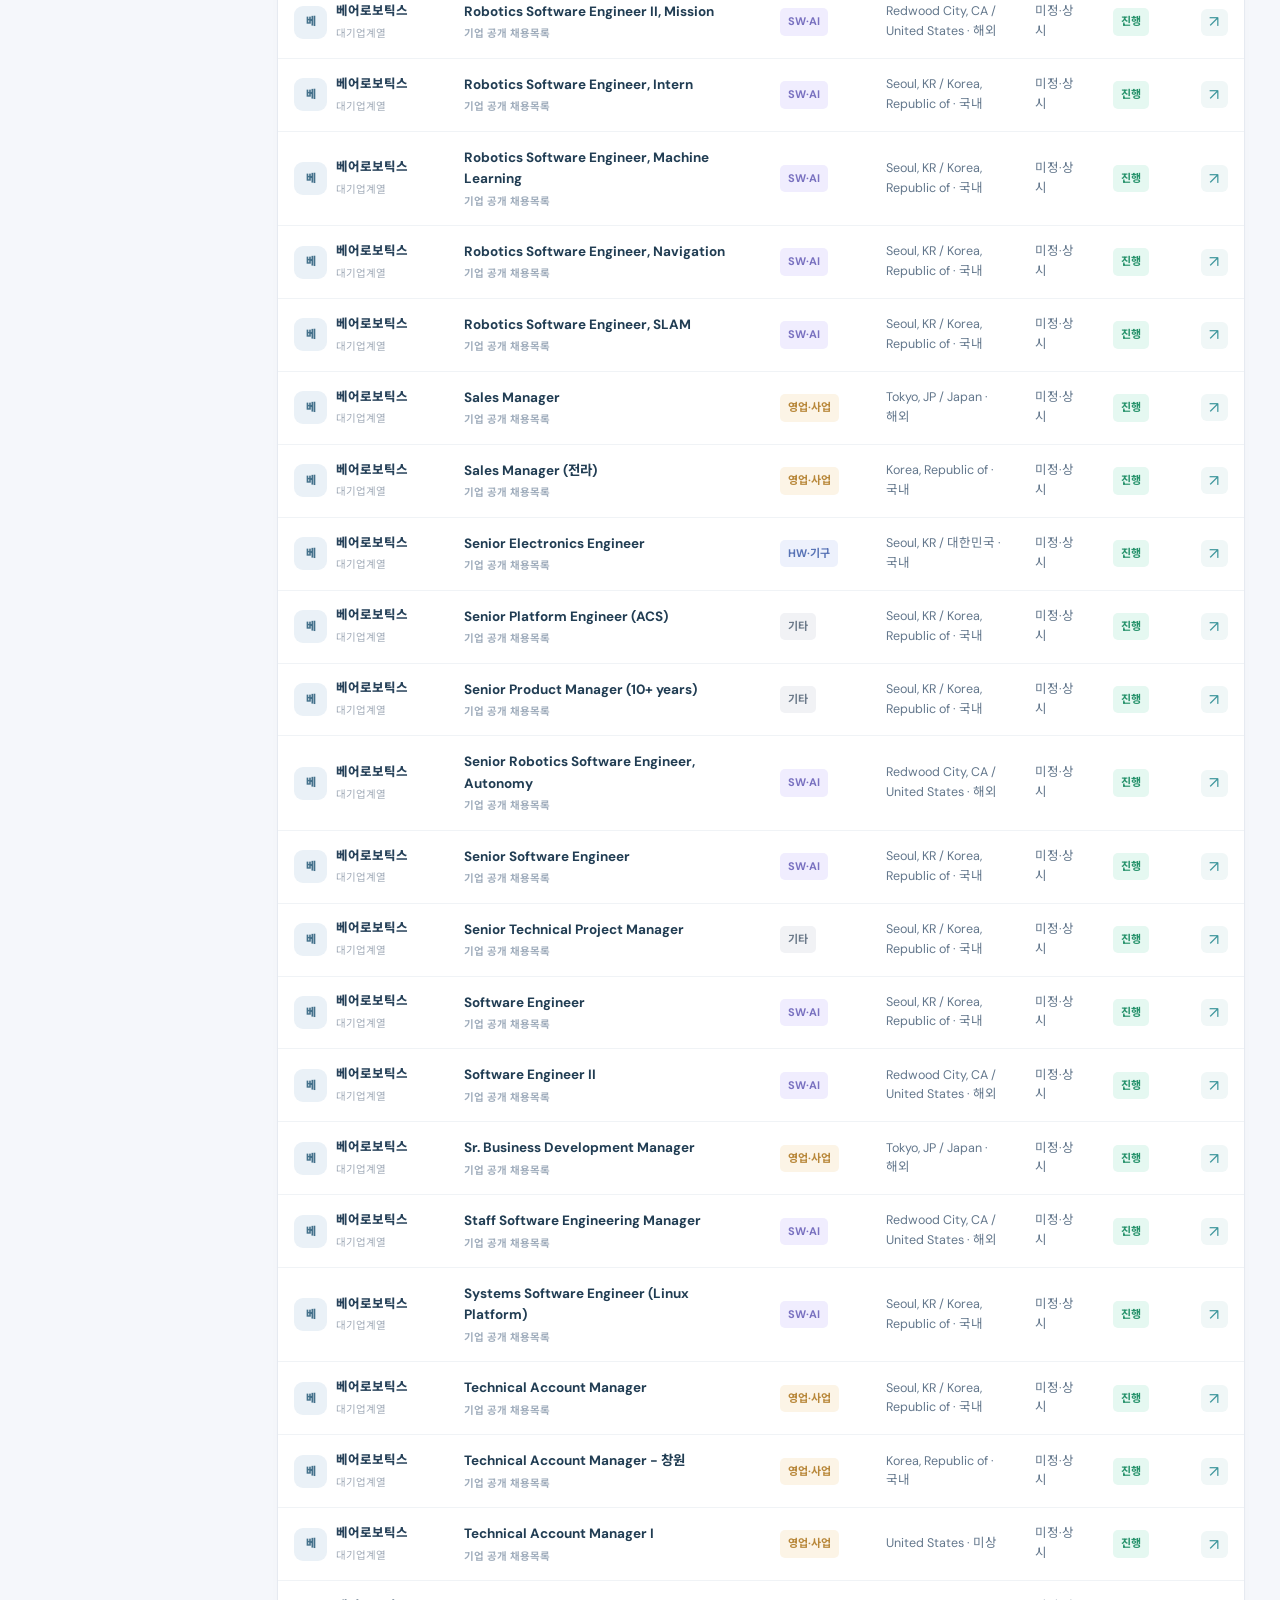
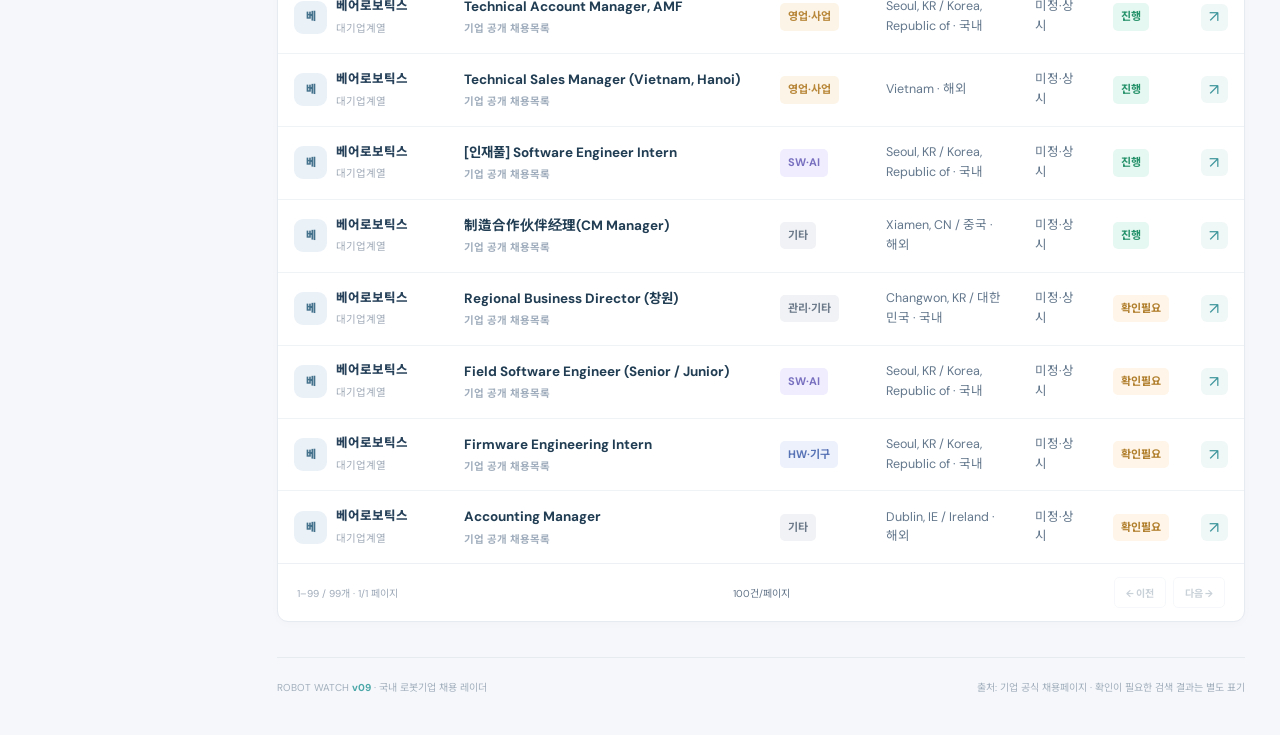
==== commit 69c311a6: "fix: show newly found portal candidates and parse BRILS/HL Robotics company aliases (v16)" ====
--- a/docs/index.html
+++ b/docs/index.html
@@ -1,12 +1,13 @@
 <!-- /**************************************************************
  * @name 로봇 채용 레이더 단일페이지
  * @file docs/index.html
- * @version v08
+ * @version v09
  * @description PC·모바일 채용 통합 대시보드 마크업
  * @author OpenAI ChatGPT
  * @date 2026-10-16
  * @Revisions
  * - 현재 버전:
+ *   1) 최근 48시간 발견한 채용후보도 신규 표시하되 모집 검증 별도 유지
  *   1) 누락된 로봇 관련 기업 11곳 추가, 52개 모니터링
  *   1) 마감 공고를 기본 목록에서 제외하고 별도 마감 탭에 보존
  *   1) 기존 30개 + 중견·투자 대상 11개 확장
@@ -24,7 +25,7 @@
   <meta name="viewport" content="width=device-width, initial-scale=1"/>
   <meta name="theme-color" content="#071b31"/>
   <meta name="description" content="국내 주요 로봇기업 채용공고 자동 모니터링 — 신규·진행·마감, 직무와 지역 필터"/>
-  <title>ROBOT WATCH | 국내 로봇기업 채용 레이더 v08</title>
+  <title>ROBOT WATCH | 국내 로봇기업 채용 레이더 v09</title>
   <link rel="stylesheet" href="./styles.css"/>
   <script defer src="./seed.js"></script>
   <script defer src="./app.js"></script>
@@ -52,7 +53,7 @@
     <div class="side-bottom">
       <div class="side-activity"><span class="pulse-dot"></span><span>일일 자동 점검 설정</span></div>
       <p>매일 10:00 · 15:00 (KST)<br/>GitHub Actions 자동 수집</p>
-      <div class="side-meta">© 2026 ROBOT WATCH <span>v08</span></div>
+      <div class="side-meta">© 2026 ROBOT WATCH <span>v09</span></div>
     </div>
   </aside>
   <main class="main" id="top">
@@ -87,7 +88,7 @@
     <div class="notice" id="notice"><span class="notice-icon">ⓘ</span><span id="notice-text">배포 후 첫 자동 수집을 실행하면 공고가 표시됩니다. 첫 수집 전에는 실제 채용 건수를 알 수 없습니다.</span><a href="#sources" id="notice-link">수집 상태 보기 ↗</a></div>
 
     <section class="stats" aria-label="채용 요약">
-      <div class="stat-card"><div class="stat-label">신규 발견 <span class="stat-symbol teal">↗</span></div><div class="stat-main"><strong id="stat-new">0</strong><small>건</small></div><p>직전 실행 후 공식 페이지 신규</p></div>
+      <div class="stat-card"><div class="stat-label">신규 발견(48시간) <span class="stat-symbol teal">↗</span></div><div class="stat-main"><strong id="stat-new">0</strong><small>건</small></div><p>공식 신규 및 최근 검색후보(모집 상태 미확인 포함)</p></div>
       <div class="stat-card"><div class="stat-label">진행 중 <span class="stat-symbol blue">◎</span></div><div class="stat-main"><strong id="stat-active">0</strong><small>건</small></div><p>기업 공식목록 및 승인된 API 확인 기준</p></div>
       <div class="stat-card"><div class="stat-label">마감 <span class="stat-symbol amber">◷</span></div><div class="stat-main"><strong id="stat-closed">0</strong><small>건</small></div><p>기록 중 마감기한 경과</p></div>
       <div class="stat-card"><div class="stat-label">수집 성공 기업 <span class="stat-symbol green">✓</span></div><div class="stat-main"><strong id="stat-success">0</strong><small id="stat-success-total">/ 52</small></div><p>공식 공고 목록 판독 성공</p></div>
@@ -131,7 +132,7 @@
       <div class="howto"><div class="step-circle">1</div><div><h3>매일 자동 갱신 방식</h3><p>매일 10시·15시(한국시간) 및 수동 실행 시 GitHub Actions가 기업별 공식 페이지와 허용된 공개 검색 소스를 점검하고 JSON을 갱신합니다. 이후 GitHub Pages가 바뀐 데이터를 표시합니다. 별도의 PC 상시 실행은 필요하지 않습니다.</p></div></div>
     </section>
 
-    <footer class="footer"><span>ROBOT WATCH <strong>v08</strong> · 국내 로봇기업 채용 레이더</span><span>출처: 기업 공식 채용페이지 · 확인이 필요한 검색 결과는 별도 표기</span></footer>
+    <footer class="footer"><span>ROBOT WATCH <strong>v09</strong> · 국내 로봇기업 채용 레이더</span><span>출처: 기업 공식 채용페이지 · 확인이 필요한 검색 결과는 별도 표기</span></footer>
   </main>
 </div>
 </body>
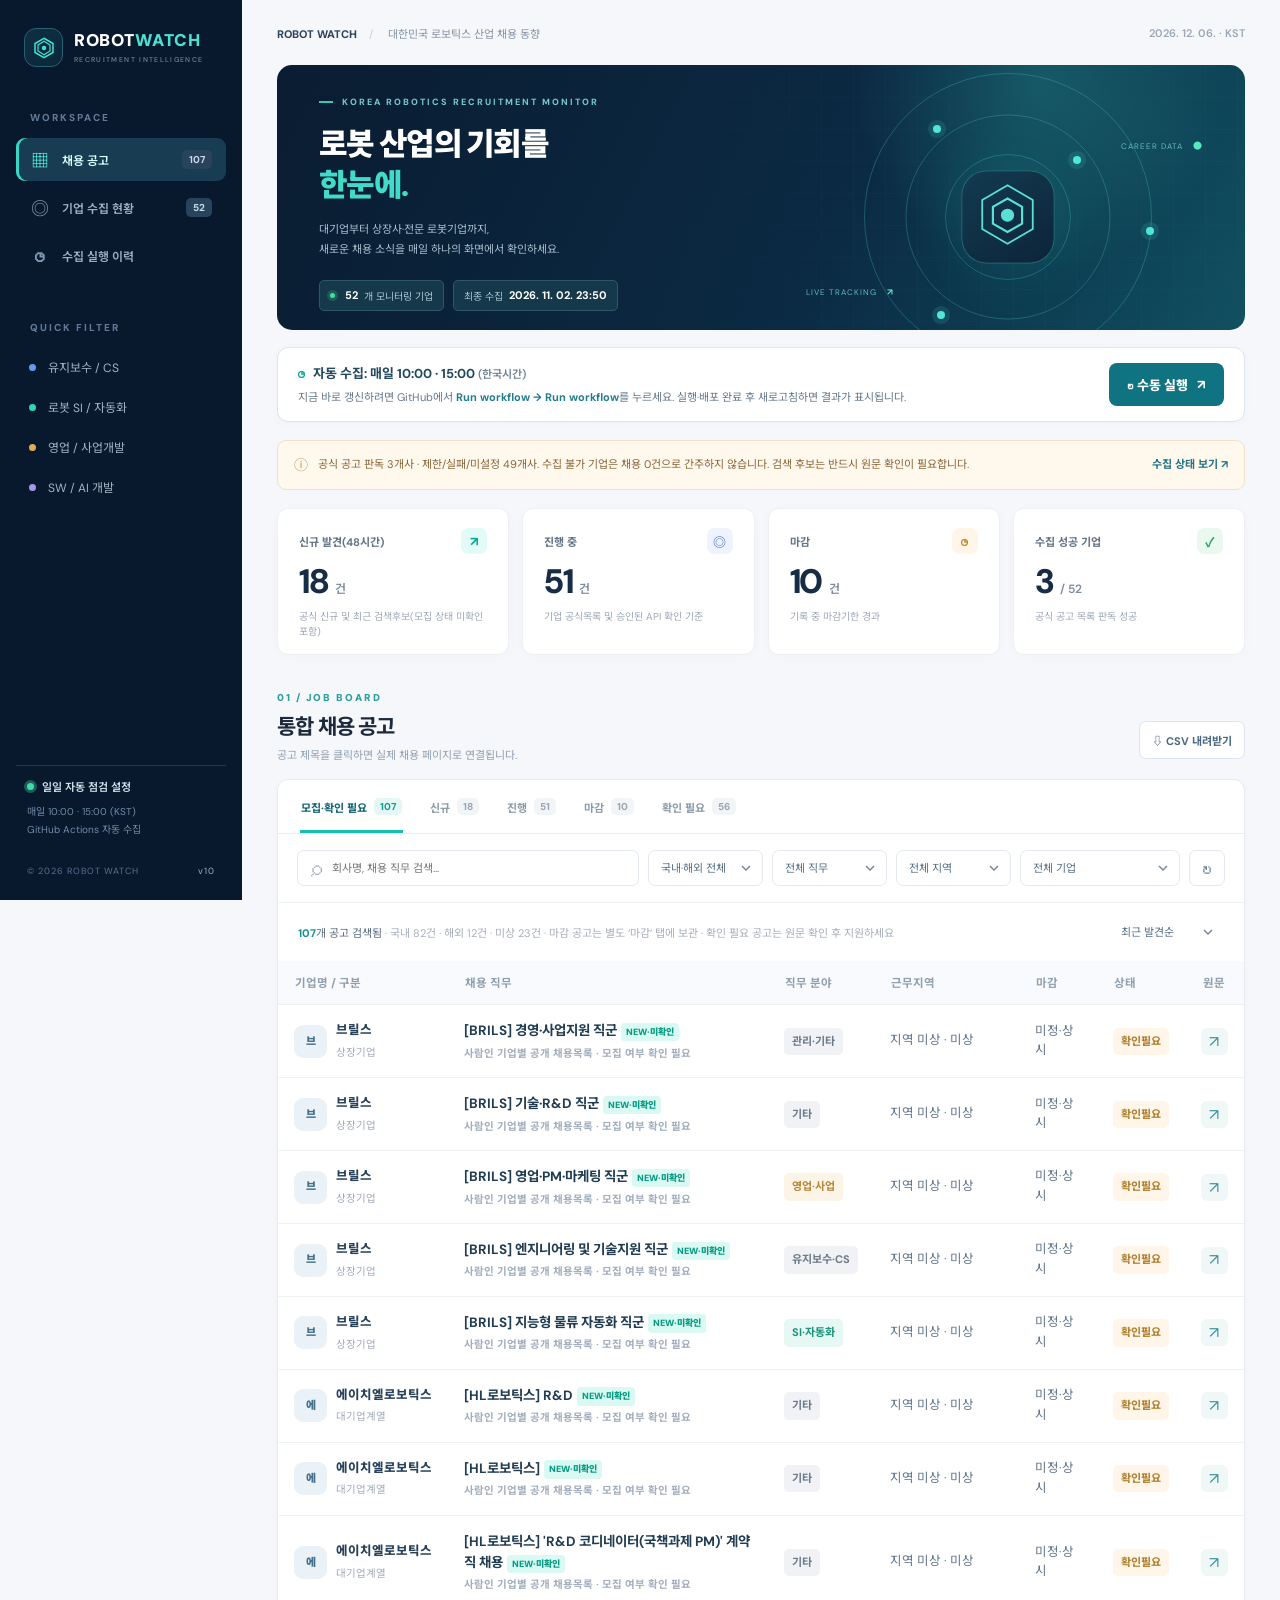
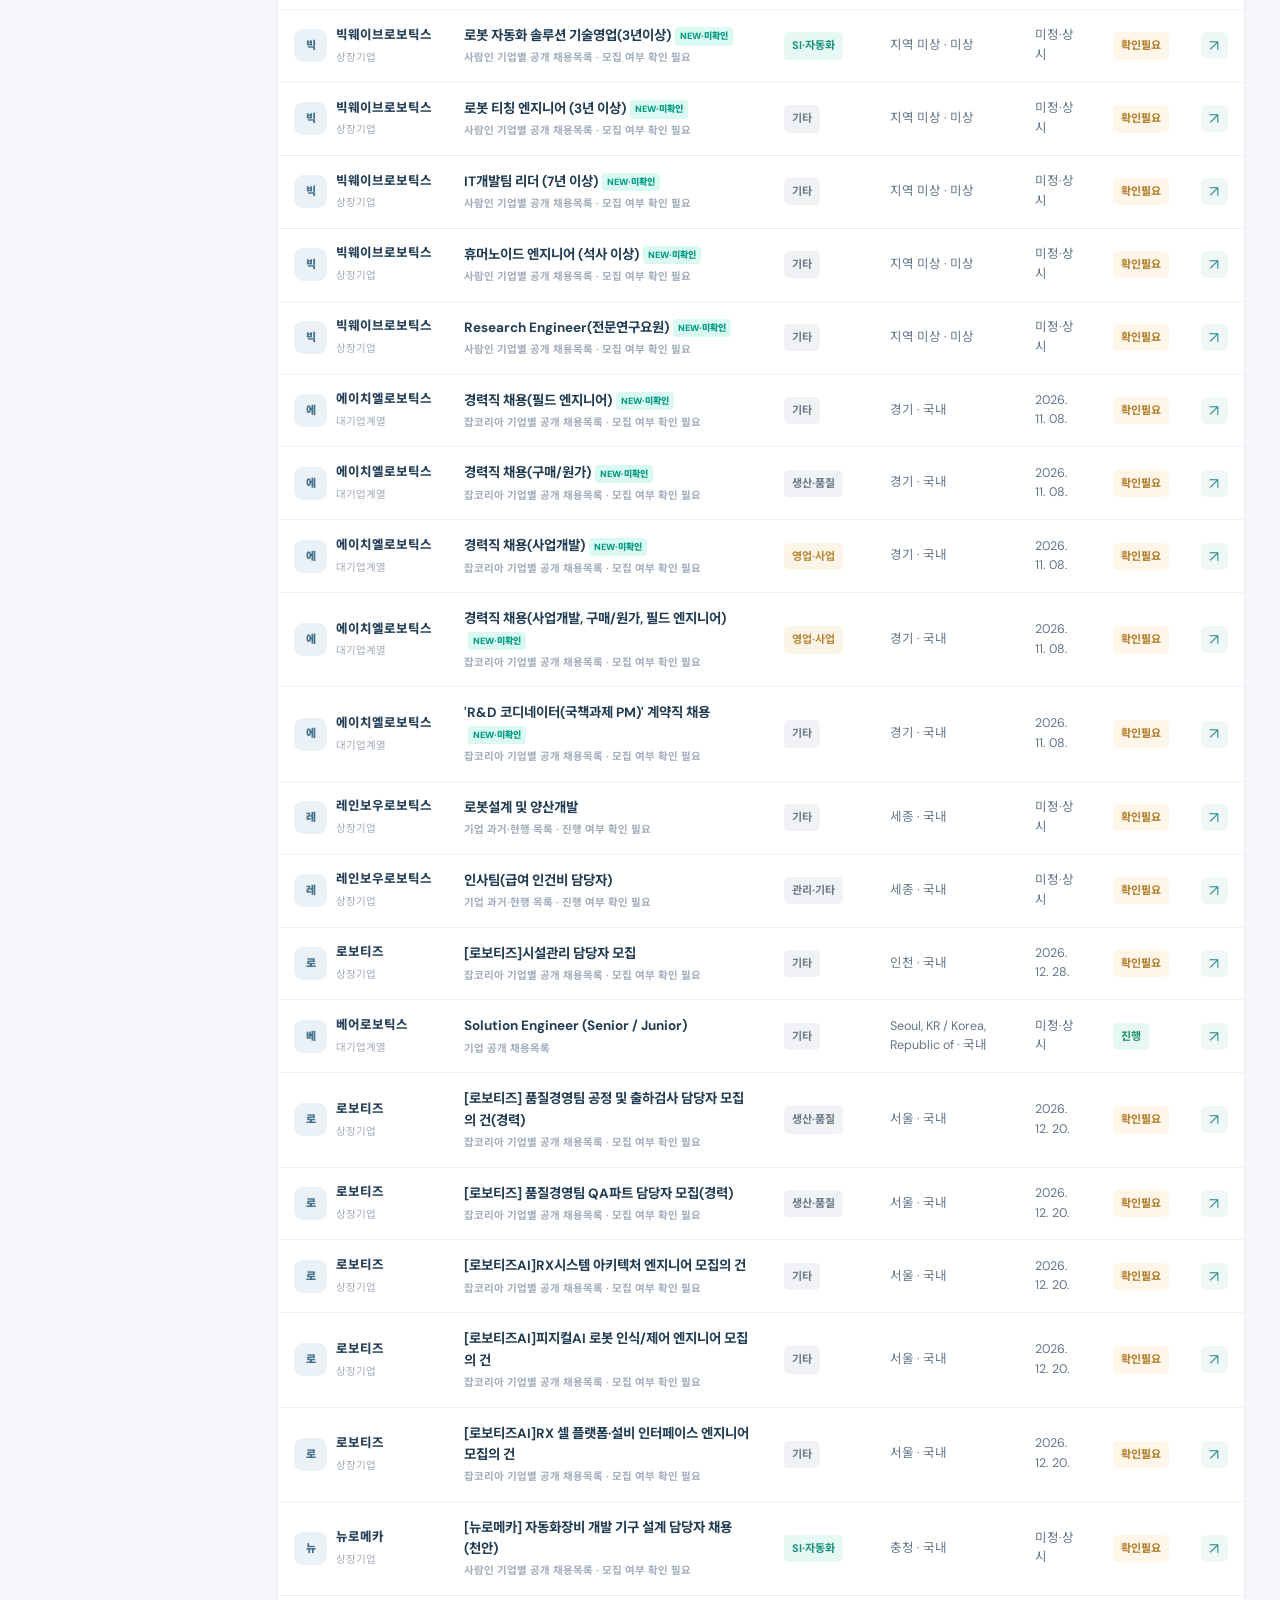
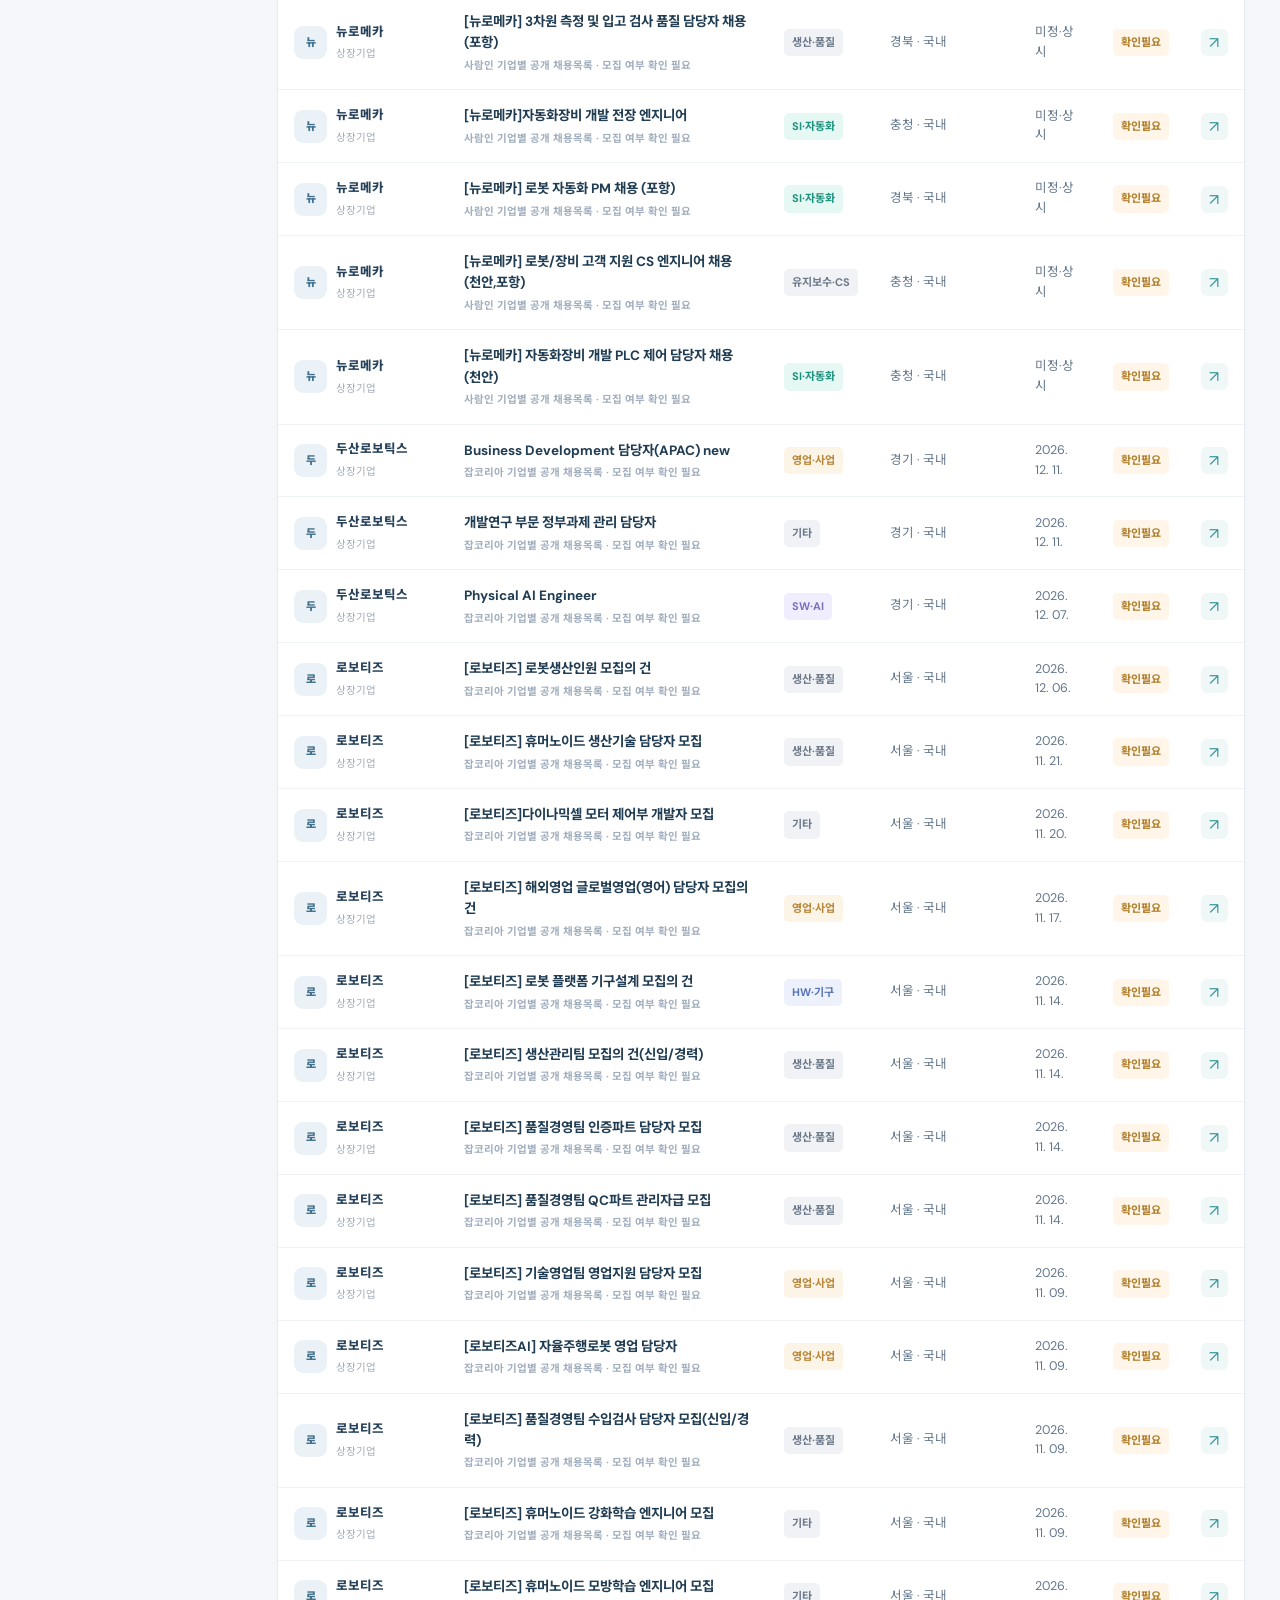
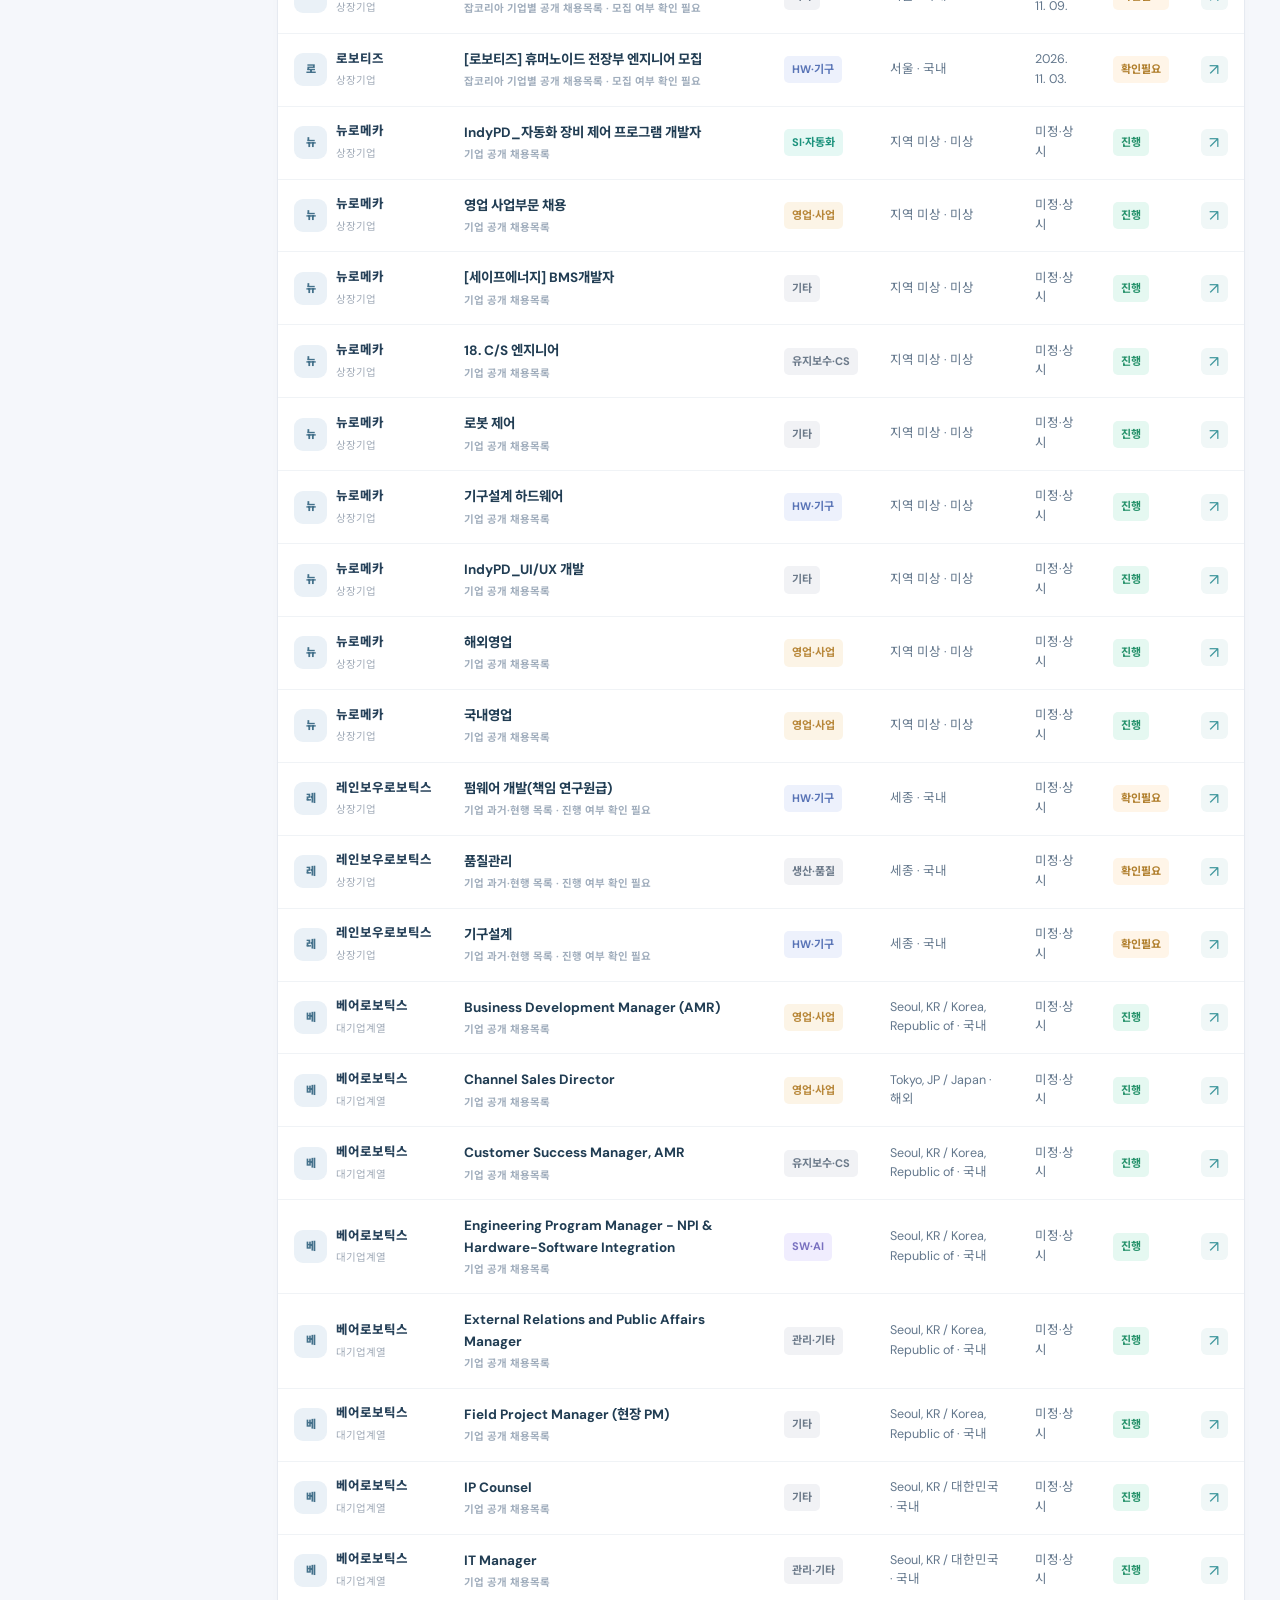
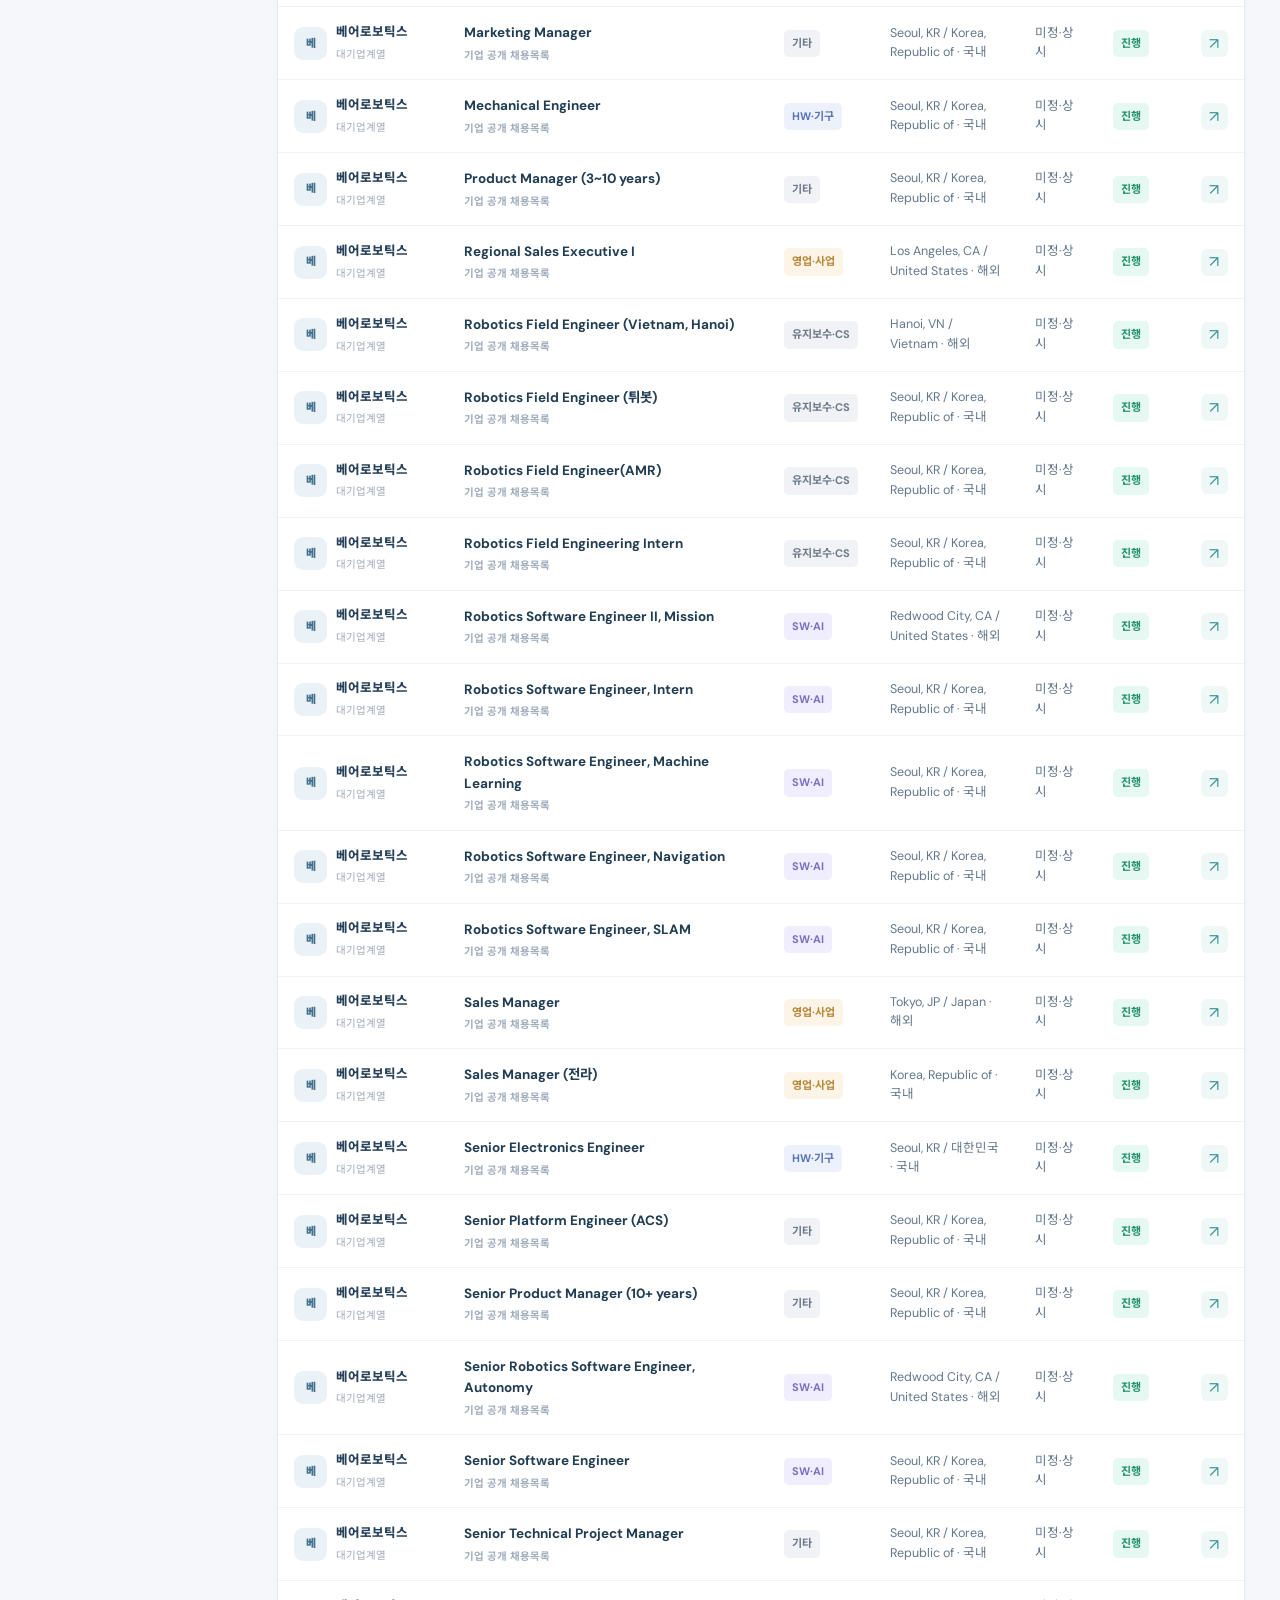
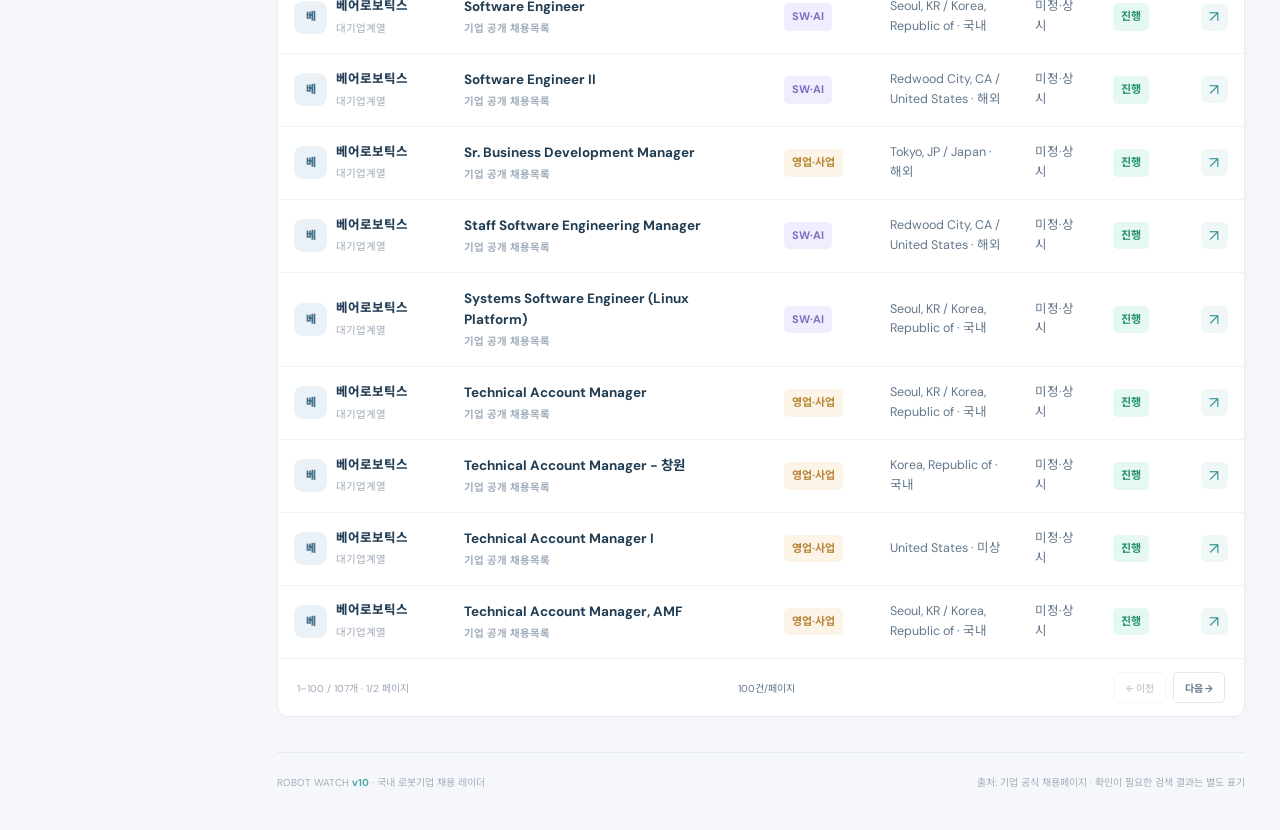
==== commit 115f9b17: "feat: audit employer career URLs and search 7 job boards including Remember, Wanted, Jobplanet (v17)" ====
--- a/docs/index.html
+++ b/docs/index.html
@@ -1,12 +1,13 @@
 <!-- /**************************************************************
  * @name 로봇 채용 레이더 단일페이지
  * @file docs/index.html
- * @version v09
+ * @version v10
  * @description PC·모바일 채용 통합 대시보드 마크업
  * @author OpenAI ChatGPT
  * @date 2026-10-16
  * @Revisions
  * - 현재 버전:
+ *   1) 리멤버·원티드·잡플래닛 검색경로 추가 및 기업별 URL 유형·접속상태 안내
  *   1) 최근 48시간 발견한 채용후보도 신규 표시하되 모집 검증 별도 유지
  *   1) 누락된 로봇 관련 기업 11곳 추가, 52개 모니터링
  *   1) 마감 공고를 기본 목록에서 제외하고 별도 마감 탭에 보존
@@ -25,7 +26,7 @@
   <meta name="viewport" content="width=device-width, initial-scale=1"/>
   <meta name="theme-color" content="#071b31"/>
   <meta name="description" content="국내 주요 로봇기업 채용공고 자동 모니터링 — 신규·진행·마감, 직무와 지역 필터"/>
-  <title>ROBOT WATCH | 국내 로봇기업 채용 레이더 v09</title>
+  <title>ROBOT WATCH | 국내 로봇기업 채용 레이더 v10</title>
   <link rel="stylesheet" href="./styles.css"/>
   <script defer src="./seed.js"></script>
   <script defer src="./app.js"></script>
@@ -53,7 +54,7 @@
     <div class="side-bottom">
       <div class="side-activity"><span class="pulse-dot"></span><span>일일 자동 점검 설정</span></div>
       <p>매일 10:00 · 15:00 (KST)<br/>GitHub Actions 자동 수집</p>
-      <div class="side-meta">© 2026 ROBOT WATCH <span>v09</span></div>
+      <div class="side-meta">© 2026 ROBOT WATCH <span>v10</span></div>
     </div>
   </aside>
   <main class="main" id="top">
@@ -122,8 +123,8 @@
     <section id="companies-view" class="view-panel" hidden>
       <div class="section-heading"><div><span class="section-kicker">02 / SOURCE HEALTH</span><h2>기업별 수집 현황</h2><p>중견기업·대기업 투자기업 추가. 분류별·기업명 내림차순, 투자자 및 근거 링크 제공. 접속 성공과 공고 판독은 별개입니다.</p></div></div>
       <div class="health-legend"><span><i class="legend-dot good"></i> 성공 · 공고 판독 가능</span><span><i class="legend-dot partial"></i> 제한 · 접속은 가능, 판독 제한</span><span><i class="legend-dot failed"></i> 실패/보안오류 · 요청 실패 또는 인증서 검증 오류</span><span><i class="legend-dot idle"></i> 미설정/미실행</span></div>
-      <div class="source-board" id="sources"><div class="source-toolbar"><span><strong id="companies-total">52</strong>개 대상 기업</span><label>기업 검색 <input type="search" id="company-search" placeholder="기업명 찾기..."/></label></div><div class="table-scroll"><table class="companies-table"><thead><tr><th>기업명 / 대기업 투자·관심 분야</th><th>분류</th><th>수집 상태</th><th>공식 목록</th><th>전문사이트 후보</th><th>최근 확인 / 사유</th><th>공식/잡코리아/사람인/인크루트/LinkedIn</th></tr></thead><tbody id="companies-body"></tbody></table></div></div>
-      <div class="footnote">* ‘성공’은 공고 목록을 읽었다는 뜻이며 전체 채용공고를 누락 없이 확보했다는 보증은 아닙니다. ‘제한’과 ‘미설정’을 0건 채용으로 해석하지 마세요. 잡코리아·사람인·인크루트·LinkedIn 검색 후보는 현재 모집 중임을 보장하지 않습니다. 사람인 API 연동은 별도 이용 승인이 필요합니다.</div>
+      <div class="source-board" id="sources"><div class="source-toolbar"><span><strong id="companies-total">52</strong>개 대상 기업</span><label>기업 검색 <input type="search" id="company-search" placeholder="기업명 찾기..."/></label></div><div class="table-scroll"><table class="companies-table"><thead><tr><th>기업명 / 대기업 투자·관심 분야</th><th>분류</th><th>수집 상태</th><th>공식 목록</th><th>전문사이트 후보</th><th>최근 확인 / 사유</th><th>기업 채용·홈페이지 / 잡코리아·사람인·인크루트·LinkedIn·리멤버·원티드·잡플래닛</th></tr></thead><tbody id="companies-body"></tbody></table></div></div>
+      <div class="footnote">* ‘성공’은 공고 목록을 읽었다는 뜻이며 전체 채용공고를 누락 없이 확보했다는 보증은 아닙니다. ‘제한’과 ‘미설정’을 0건 채용으로 해석하지 마세요. 잡코리아·사람인·인크루트·LinkedIn·리멤버·원티드·잡플래닛 검색 후보는 현재 모집 중임을 보장하지 않습니다. 사람인 API 연동은 별도 이용 승인이 필요합니다.</div>
     </section>
 
     <section id="history-view" class="view-panel" hidden>
@@ -132,7 +133,7 @@
       <div class="howto"><div class="step-circle">1</div><div><h3>매일 자동 갱신 방식</h3><p>매일 10시·15시(한국시간) 및 수동 실행 시 GitHub Actions가 기업별 공식 페이지와 허용된 공개 검색 소스를 점검하고 JSON을 갱신합니다. 이후 GitHub Pages가 바뀐 데이터를 표시합니다. 별도의 PC 상시 실행은 필요하지 않습니다.</p></div></div>
     </section>
 
-    <footer class="footer"><span>ROBOT WATCH <strong>v09</strong> · 국내 로봇기업 채용 레이더</span><span>출처: 기업 공식 채용페이지 · 확인이 필요한 검색 결과는 별도 표기</span></footer>
+    <footer class="footer"><span>ROBOT WATCH <strong>v10</strong> · 국내 로봇기업 채용 레이더</span><span>출처: 기업 공식 채용페이지 · 확인이 필요한 검색 결과는 별도 표기</span></footer>
   </main>
 </div>
 </body>
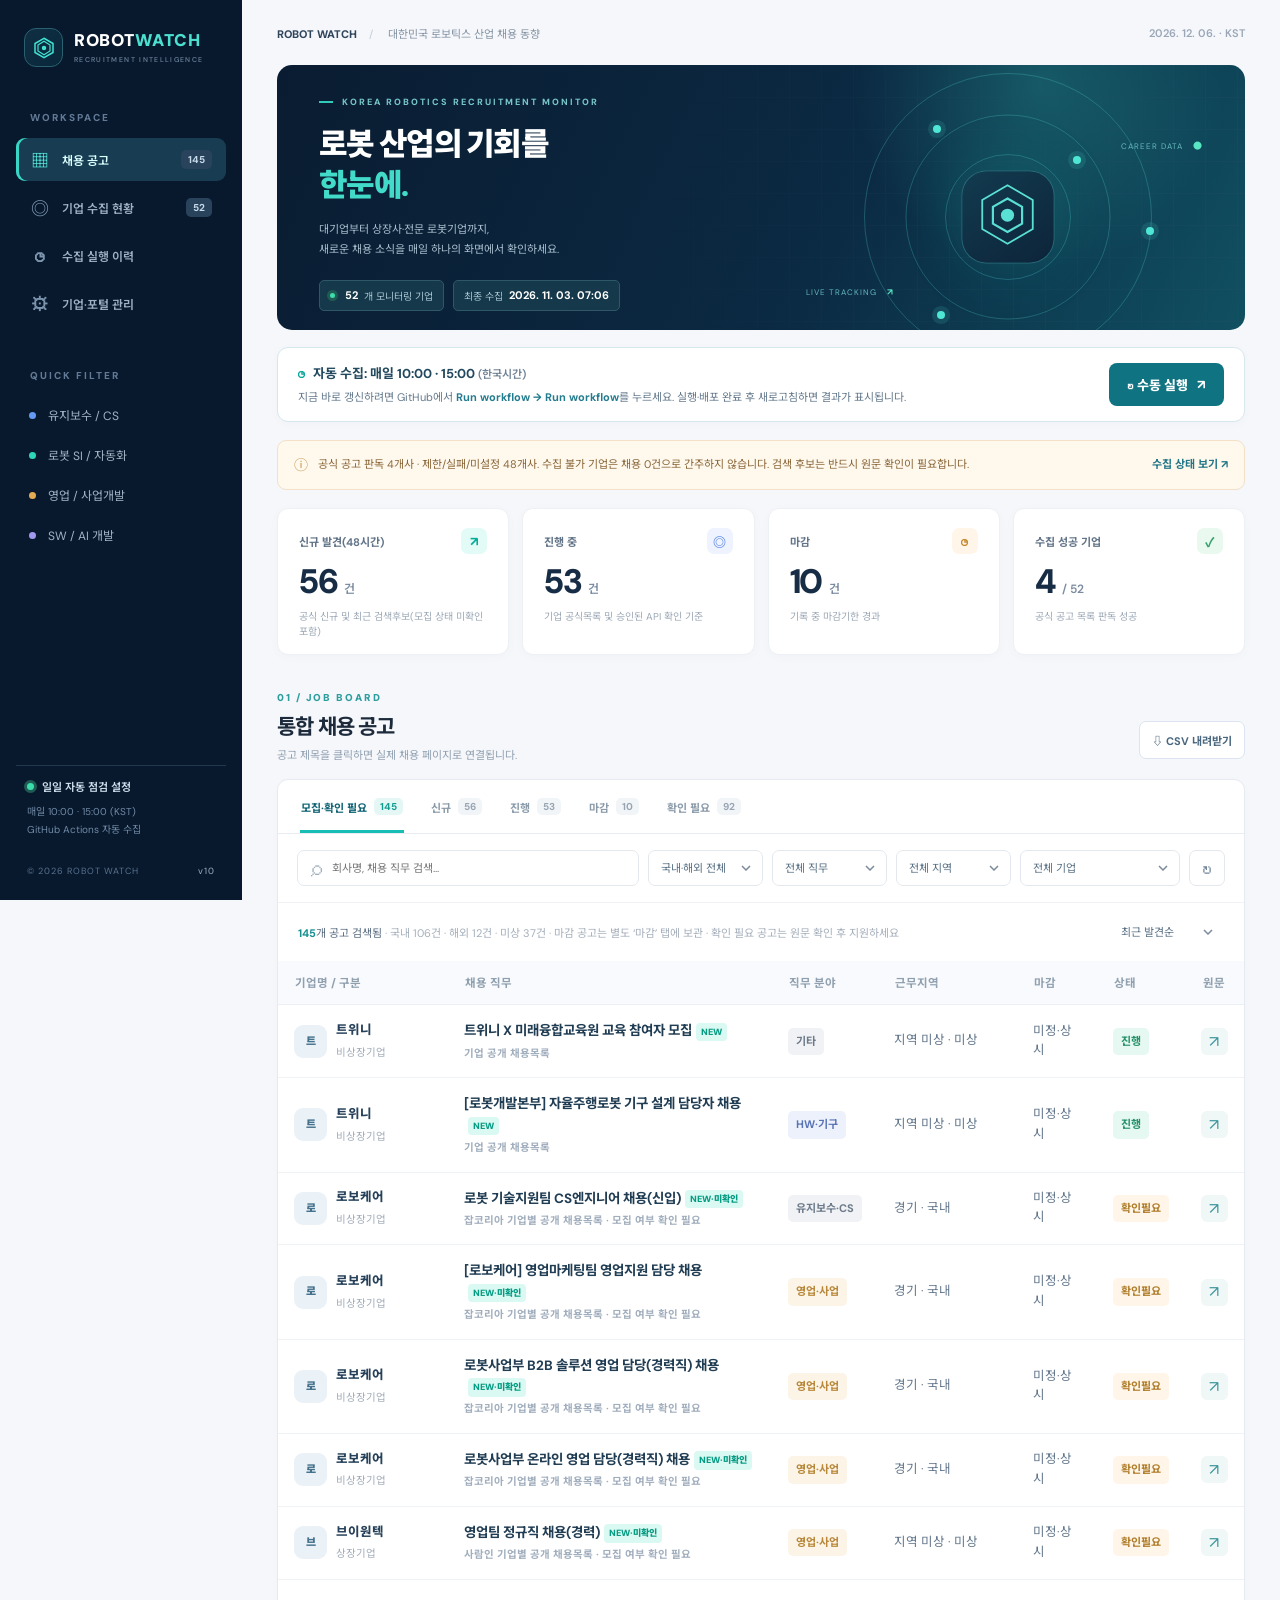
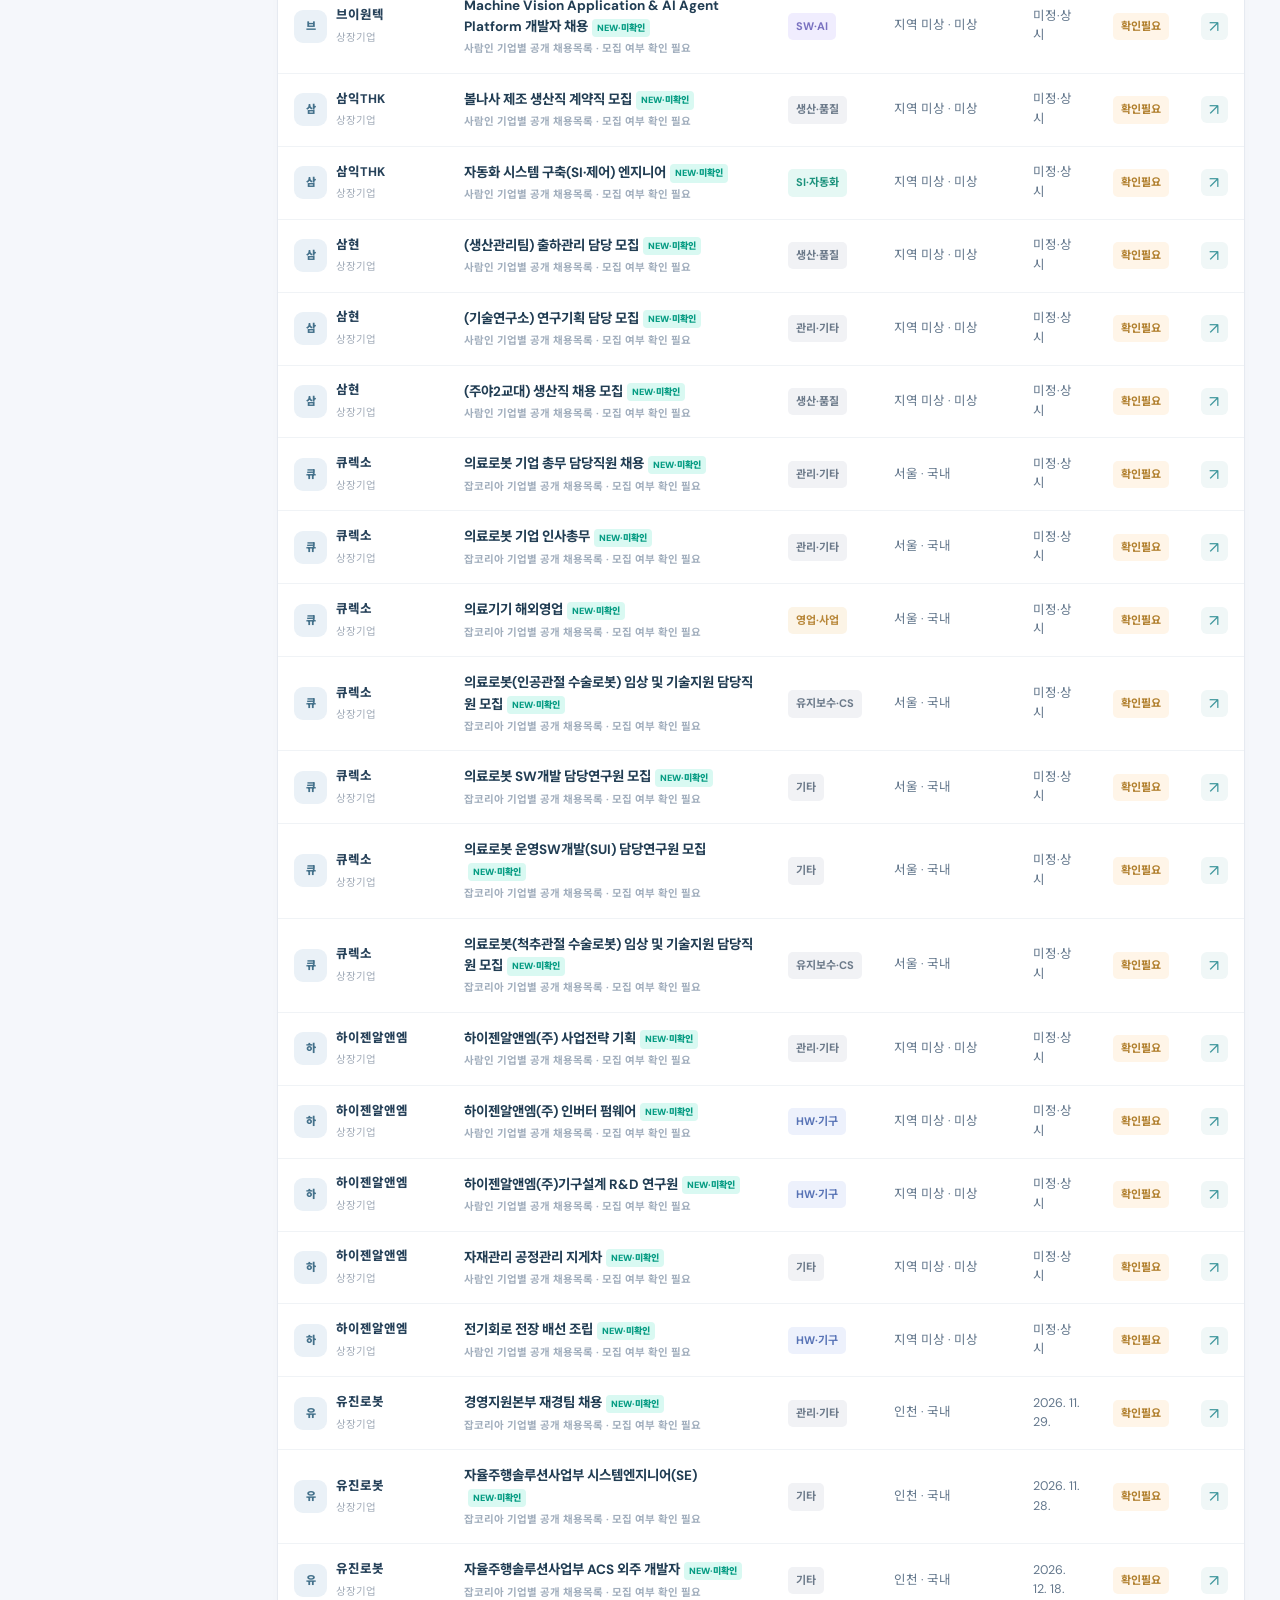
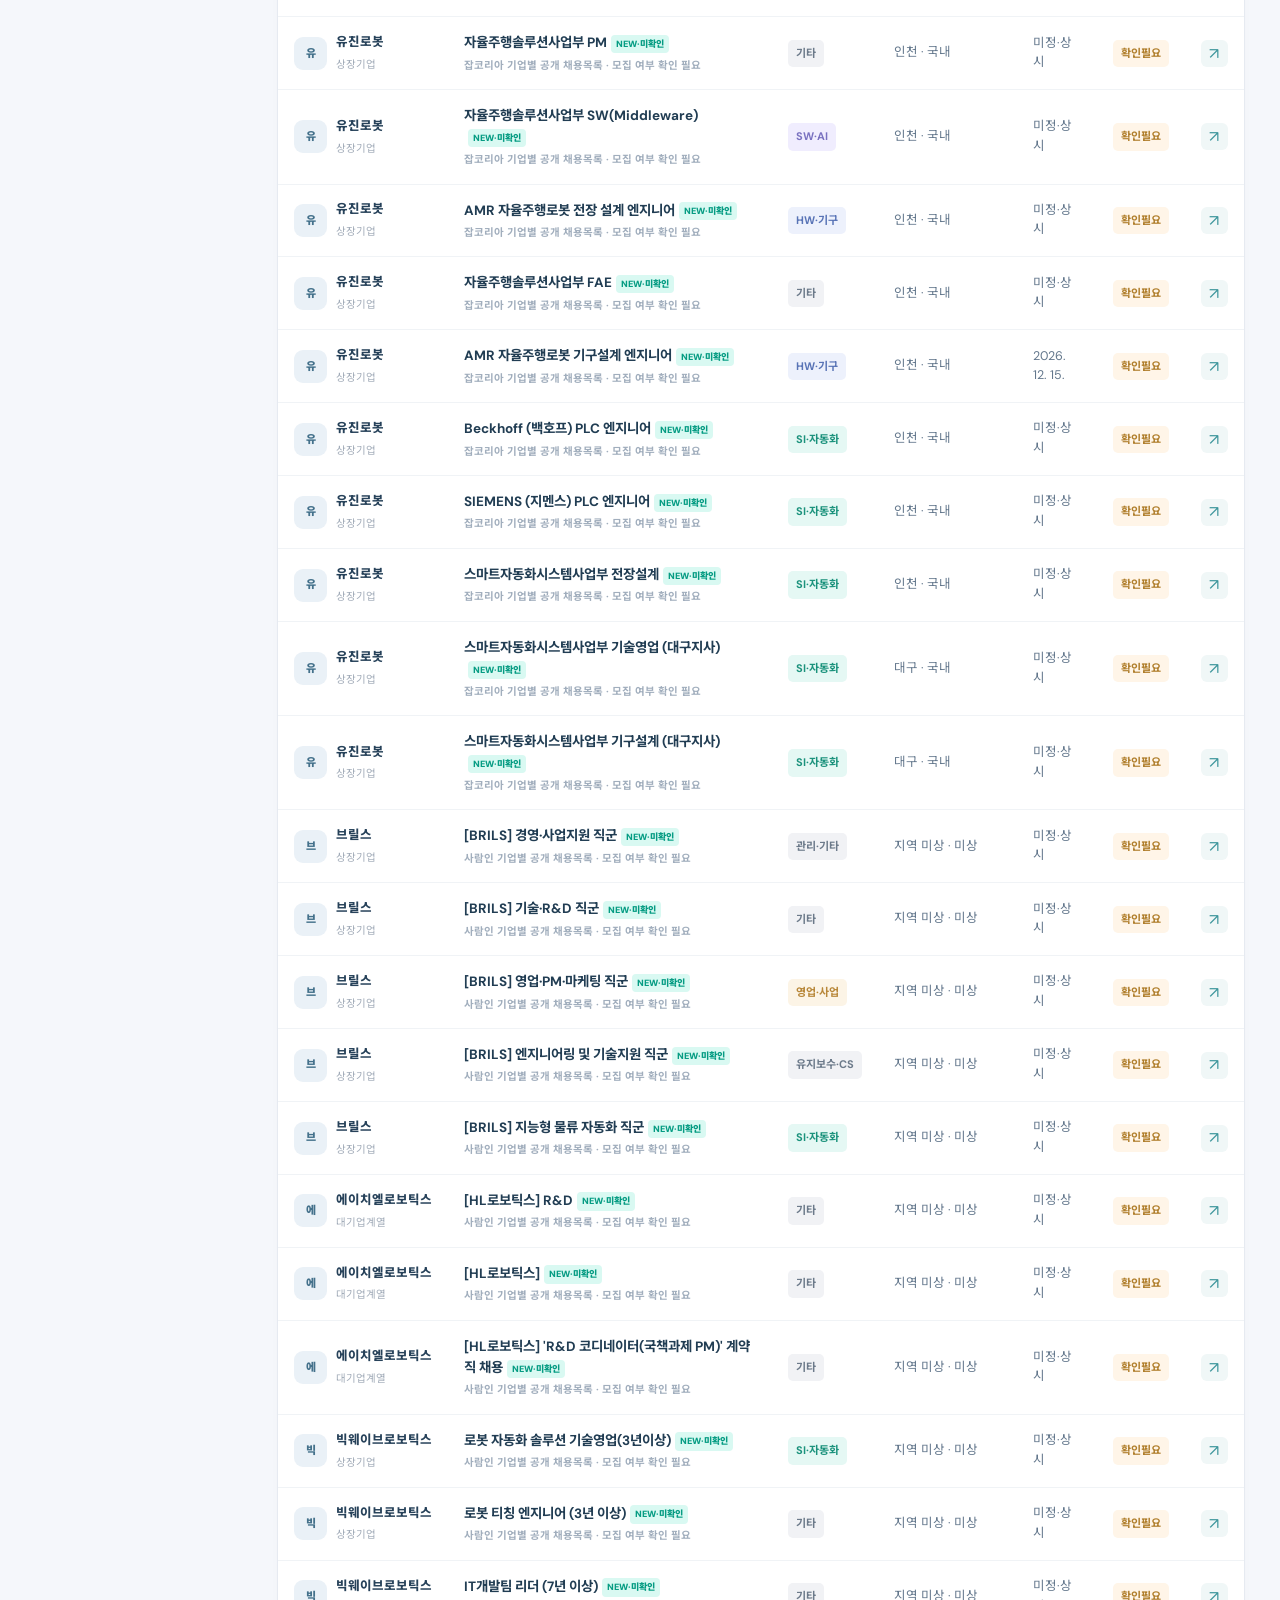
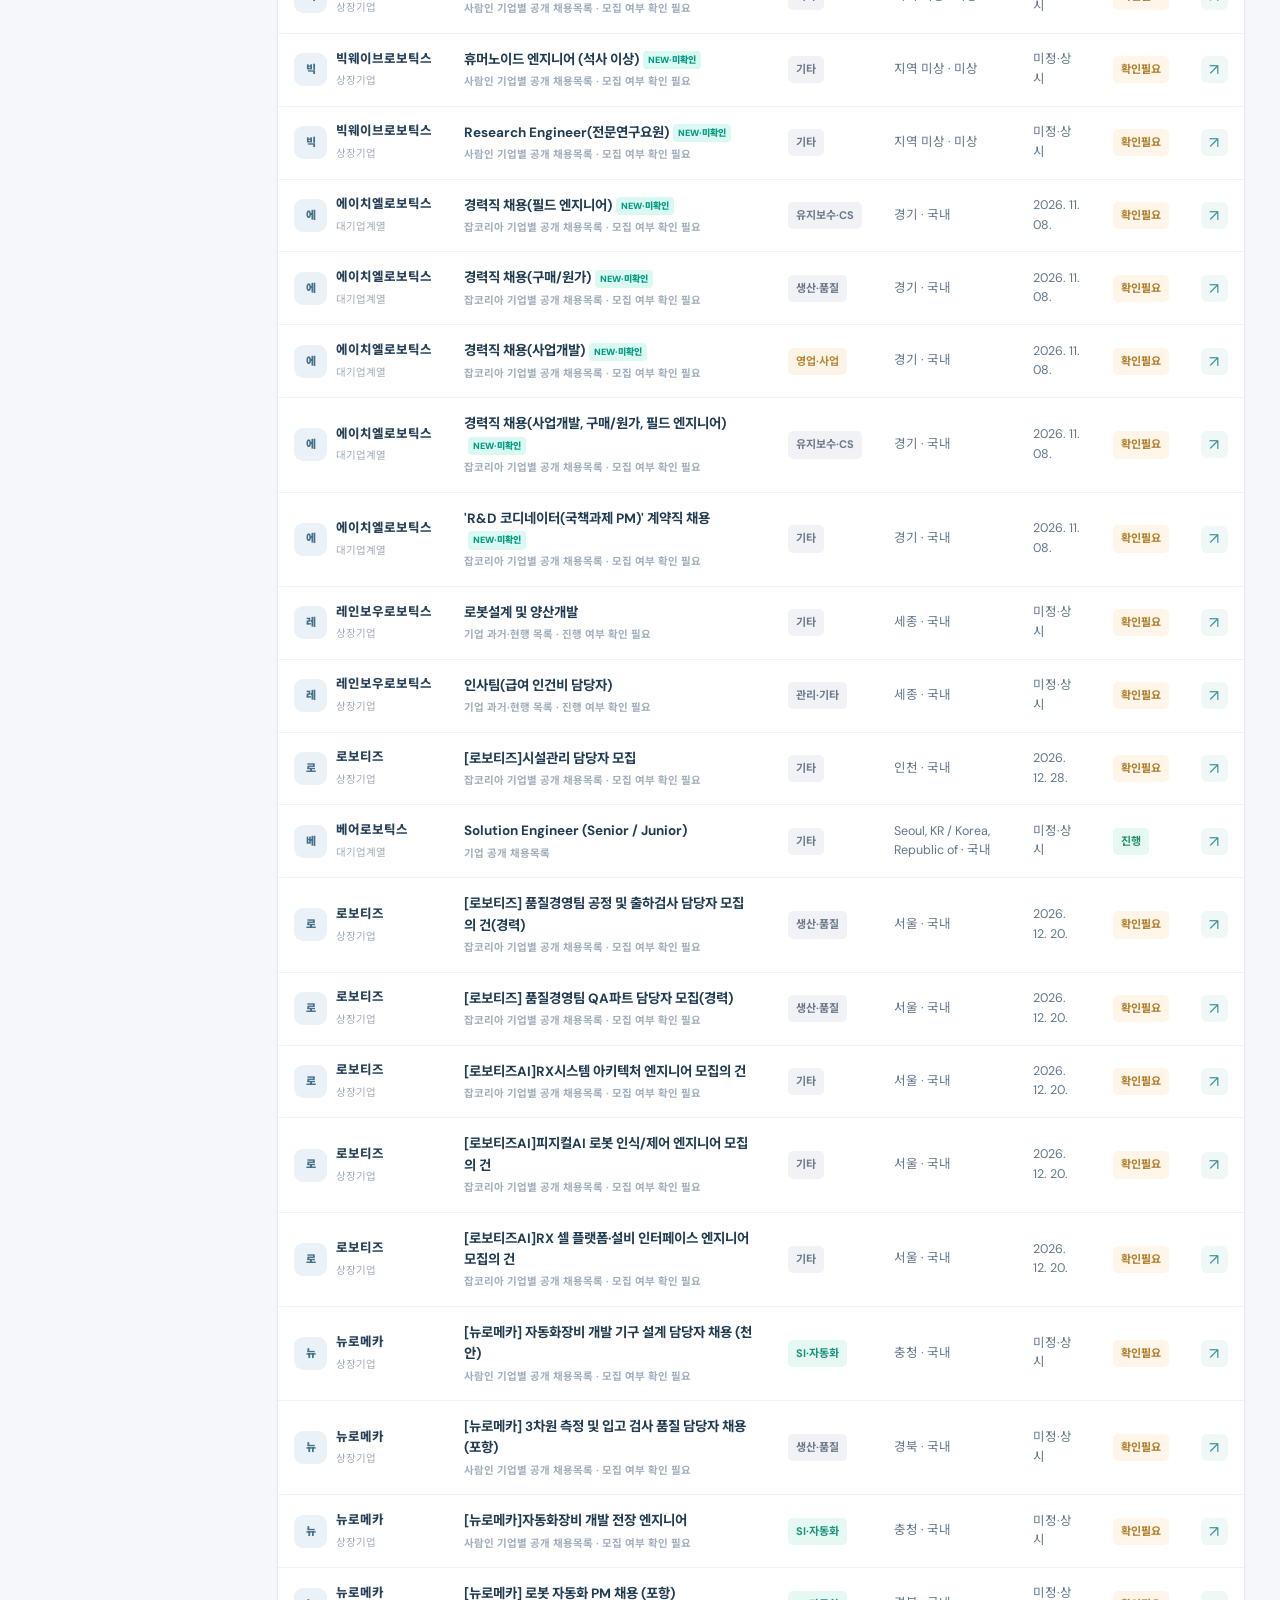
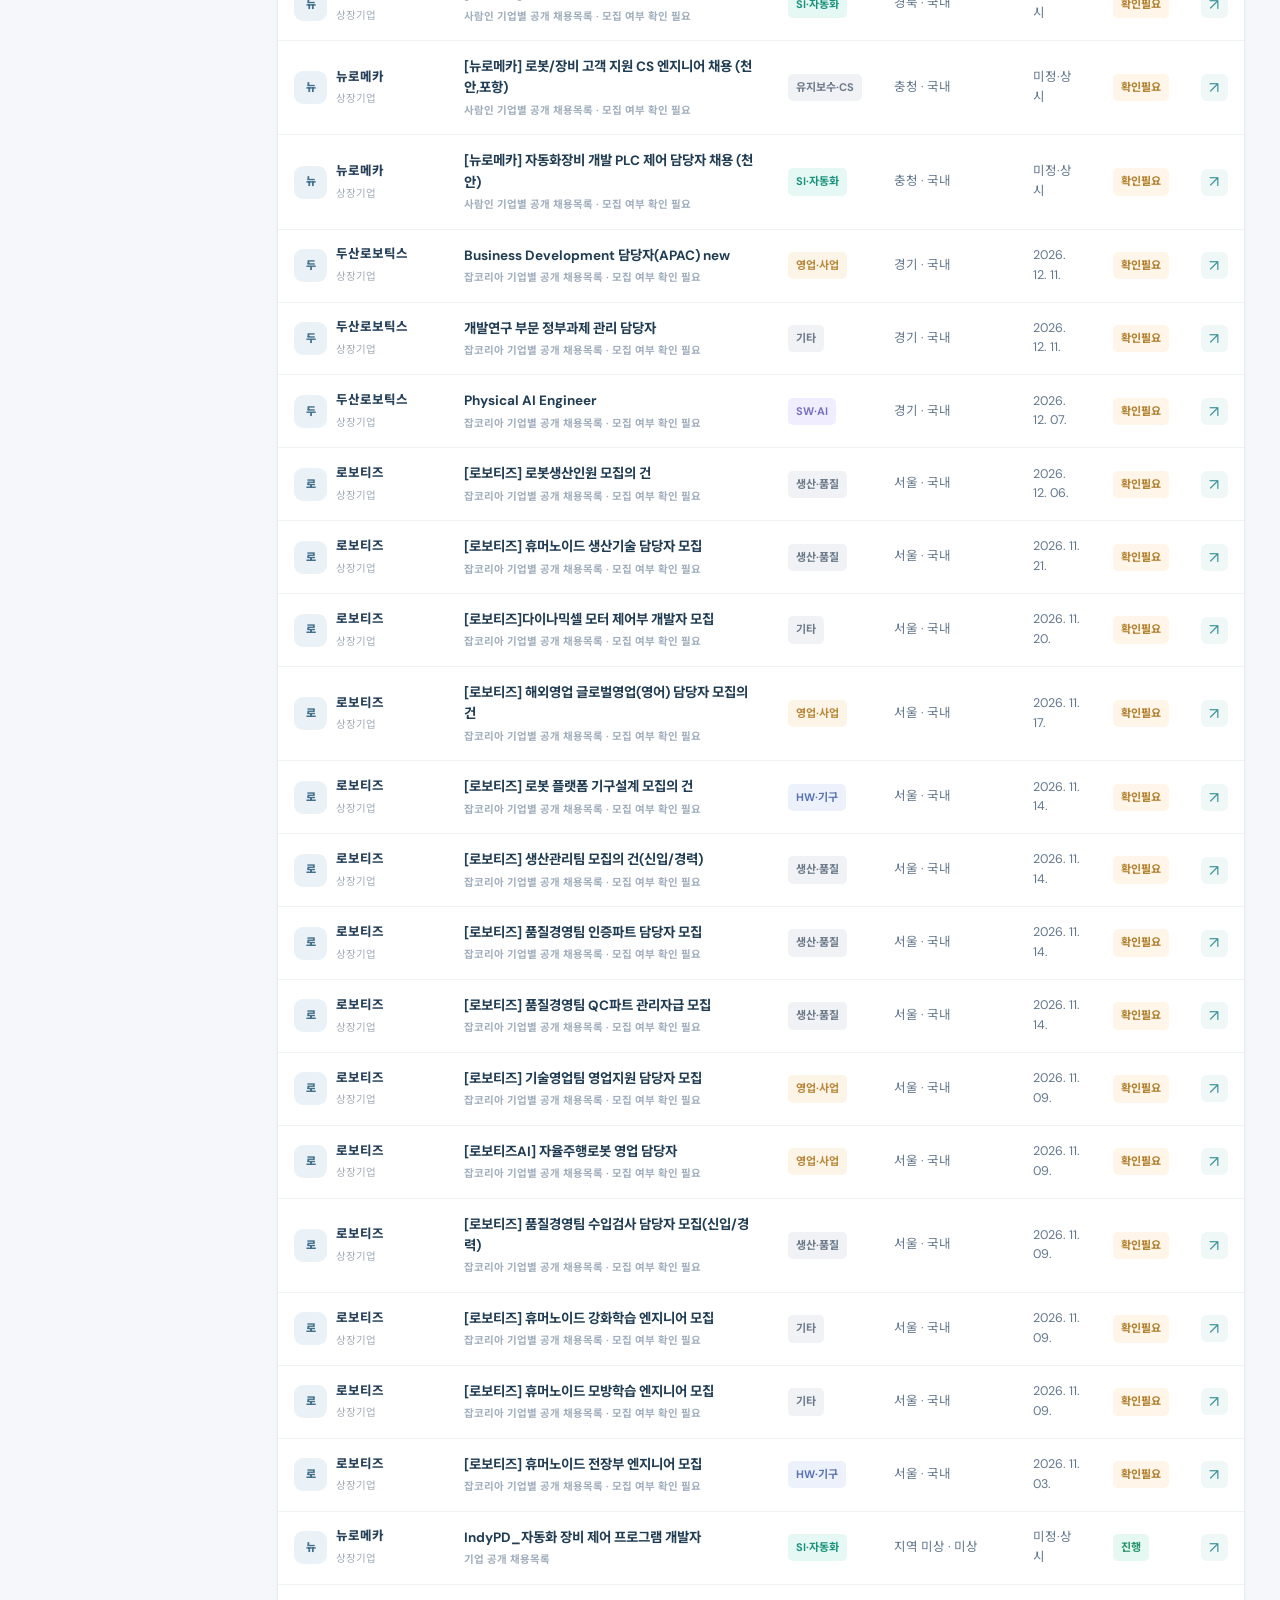
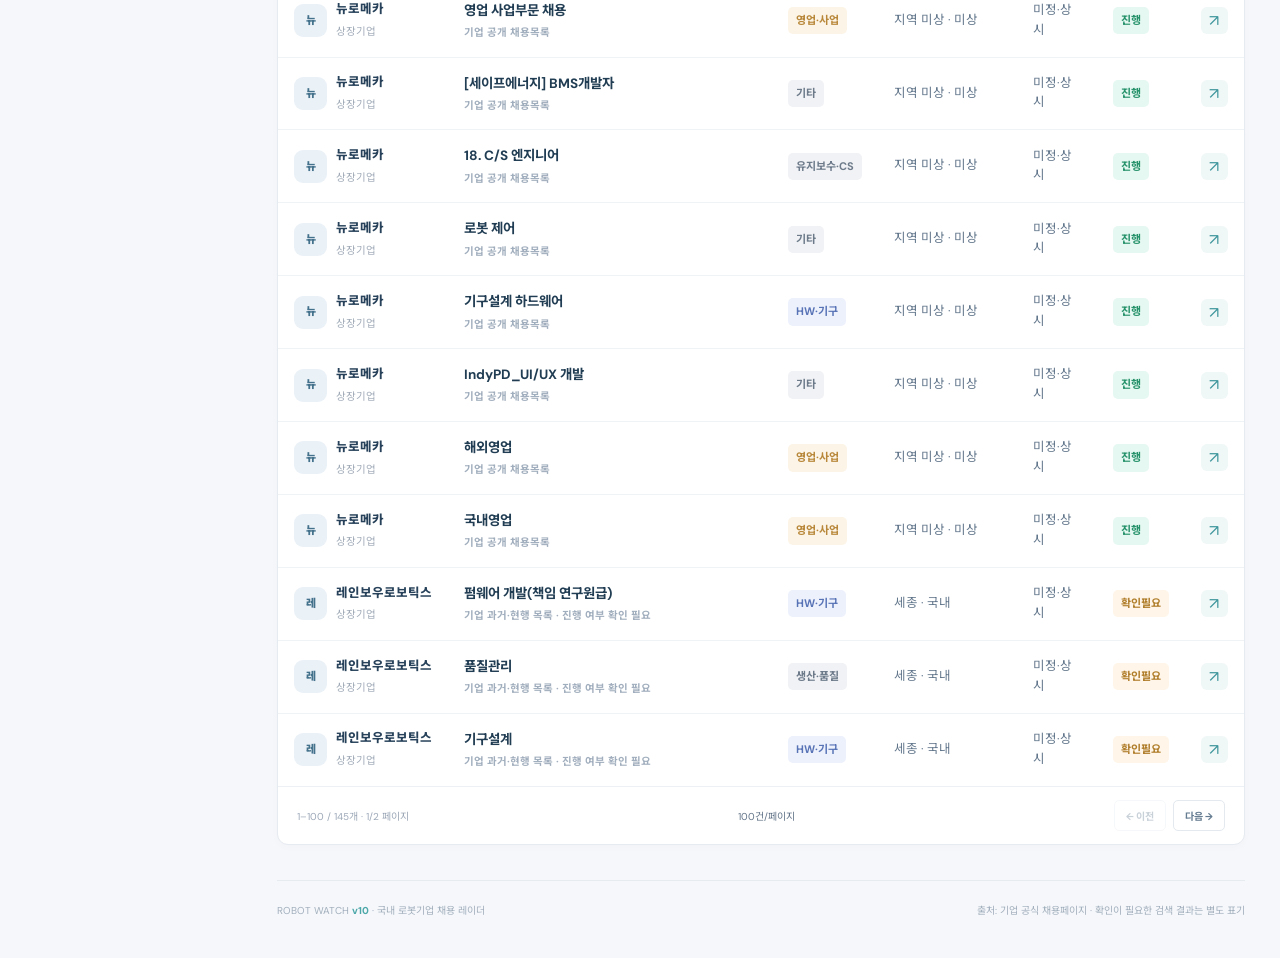
==== commit 9874ea5e: "feat: self-service company and job-portal management page with safe GitHub writes (v21)" ====
--- a/docs/index.html
+++ b/docs/index.html
@@ -1,12 +1,13 @@
 <!-- /**************************************************************
  * @name 로봇 채용 레이더 단일페이지
  * @file docs/index.html
- * @version v10
+ * @version v11
  * @description PC·모바일 채용 통합 대시보드 마크업
  * @author OpenAI ChatGPT
  * @date 2026-10-16
  * @Revisions
  * - 현재 버전:
+ *   1) 기업·채용포털 설정 관리페이지 링크 추가
  *   1) 리멤버·원티드·잡플래닛 검색경로 추가 및 기업별 URL 유형·접속상태 안내
  *   1) 최근 48시간 발견한 채용후보도 신규 표시하되 모집 검증 별도 유지
  *   1) 누락된 로봇 관련 기업 11곳 추가, 52개 모니터링
@@ -43,6 +44,7 @@
       <button data-view="jobs" class="side-nav-item active" type="button"><span class="nav-icon">▦</span><span>채용 공고</span><span id="nav-job-count" class="nav-amount">0</span></button>
       <button data-view="companies" class="side-nav-item" type="button"><span class="nav-icon">◎</span><span>기업 수집 현황</span><span id="nav-company-count" class="nav-amount">52</span></button>
       <button data-view="history" class="side-nav-item" type="button"><span class="nav-icon">◷</span><span>수집 실행 이력</span></button>
+      <a class="side-nav-item" href="./manage.html" style="text-decoration:none"><span class="nav-icon">⚙</span><span>기업·포털 관리</span></a>
     </nav>
     <div class="side-overline spaced">QUICK FILTER</div>
     <div class="side-quick" role="group" aria-label="빠른 직무 필터">
